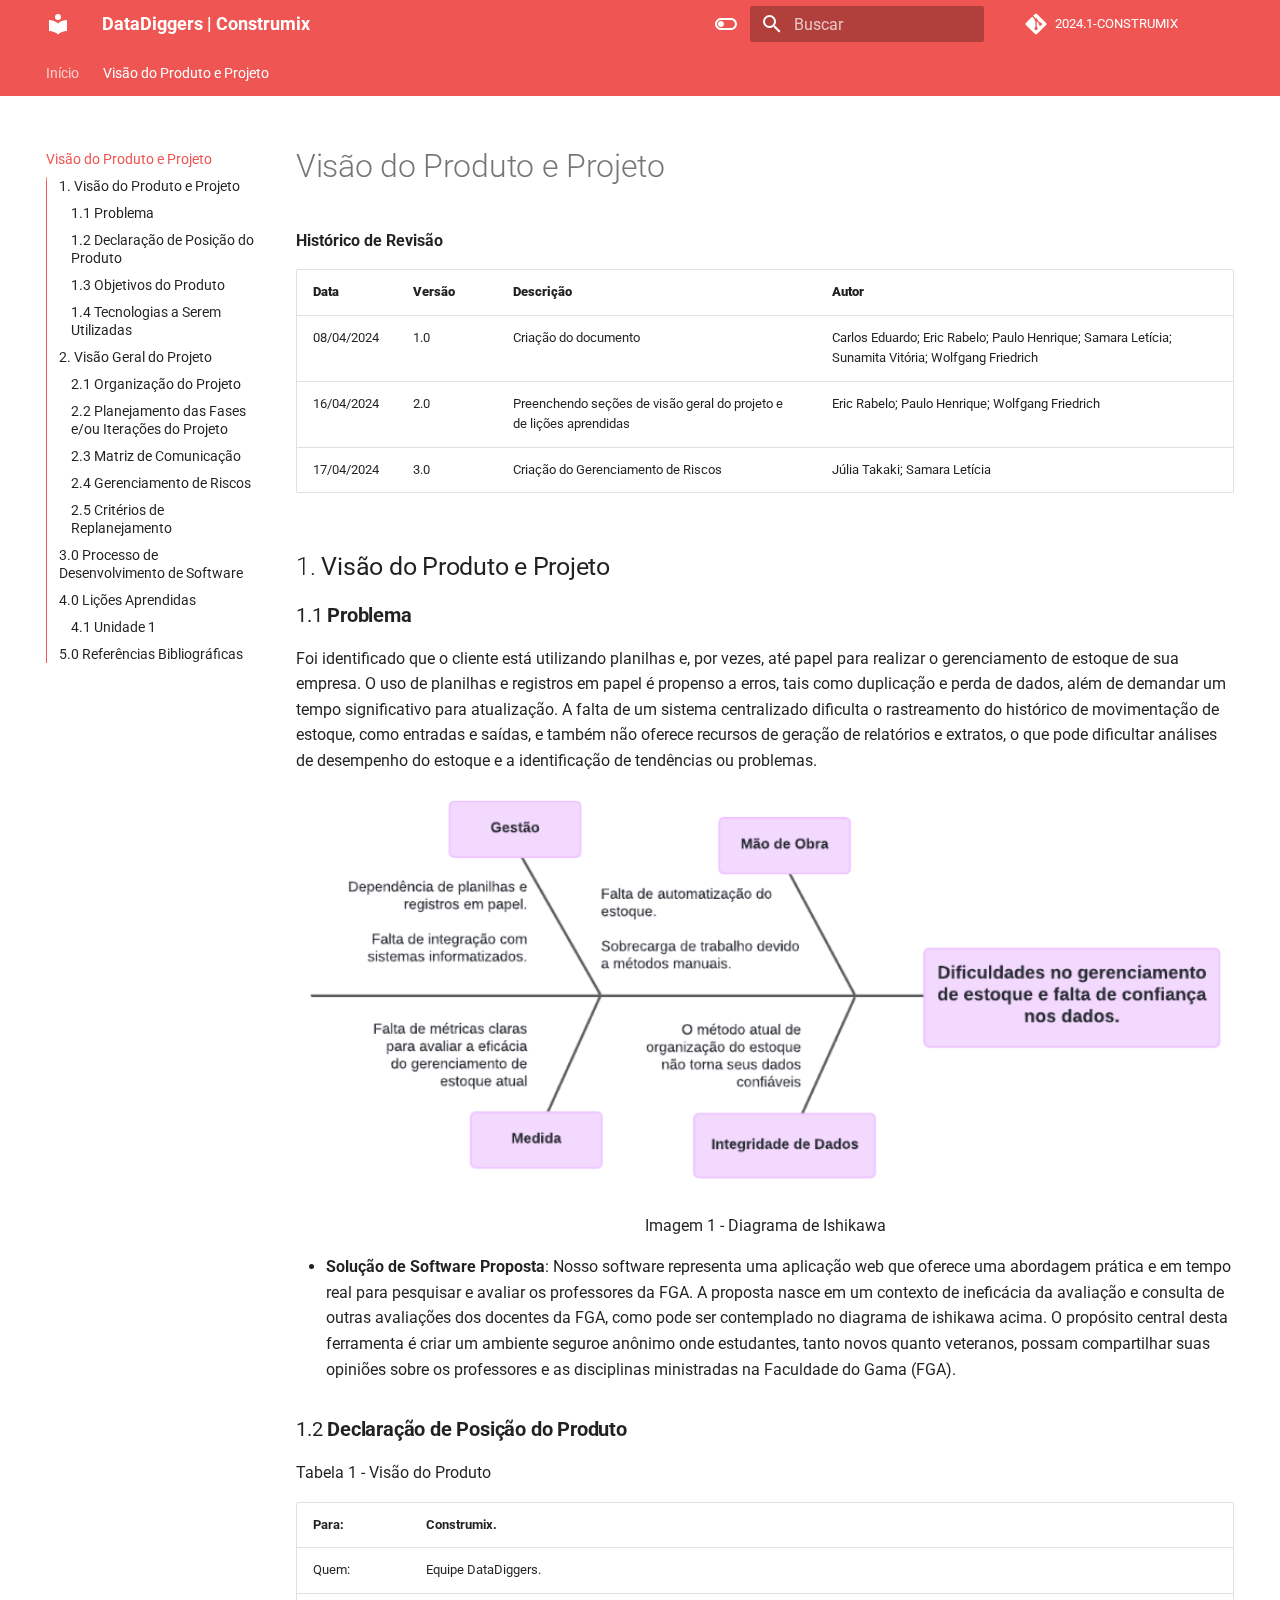
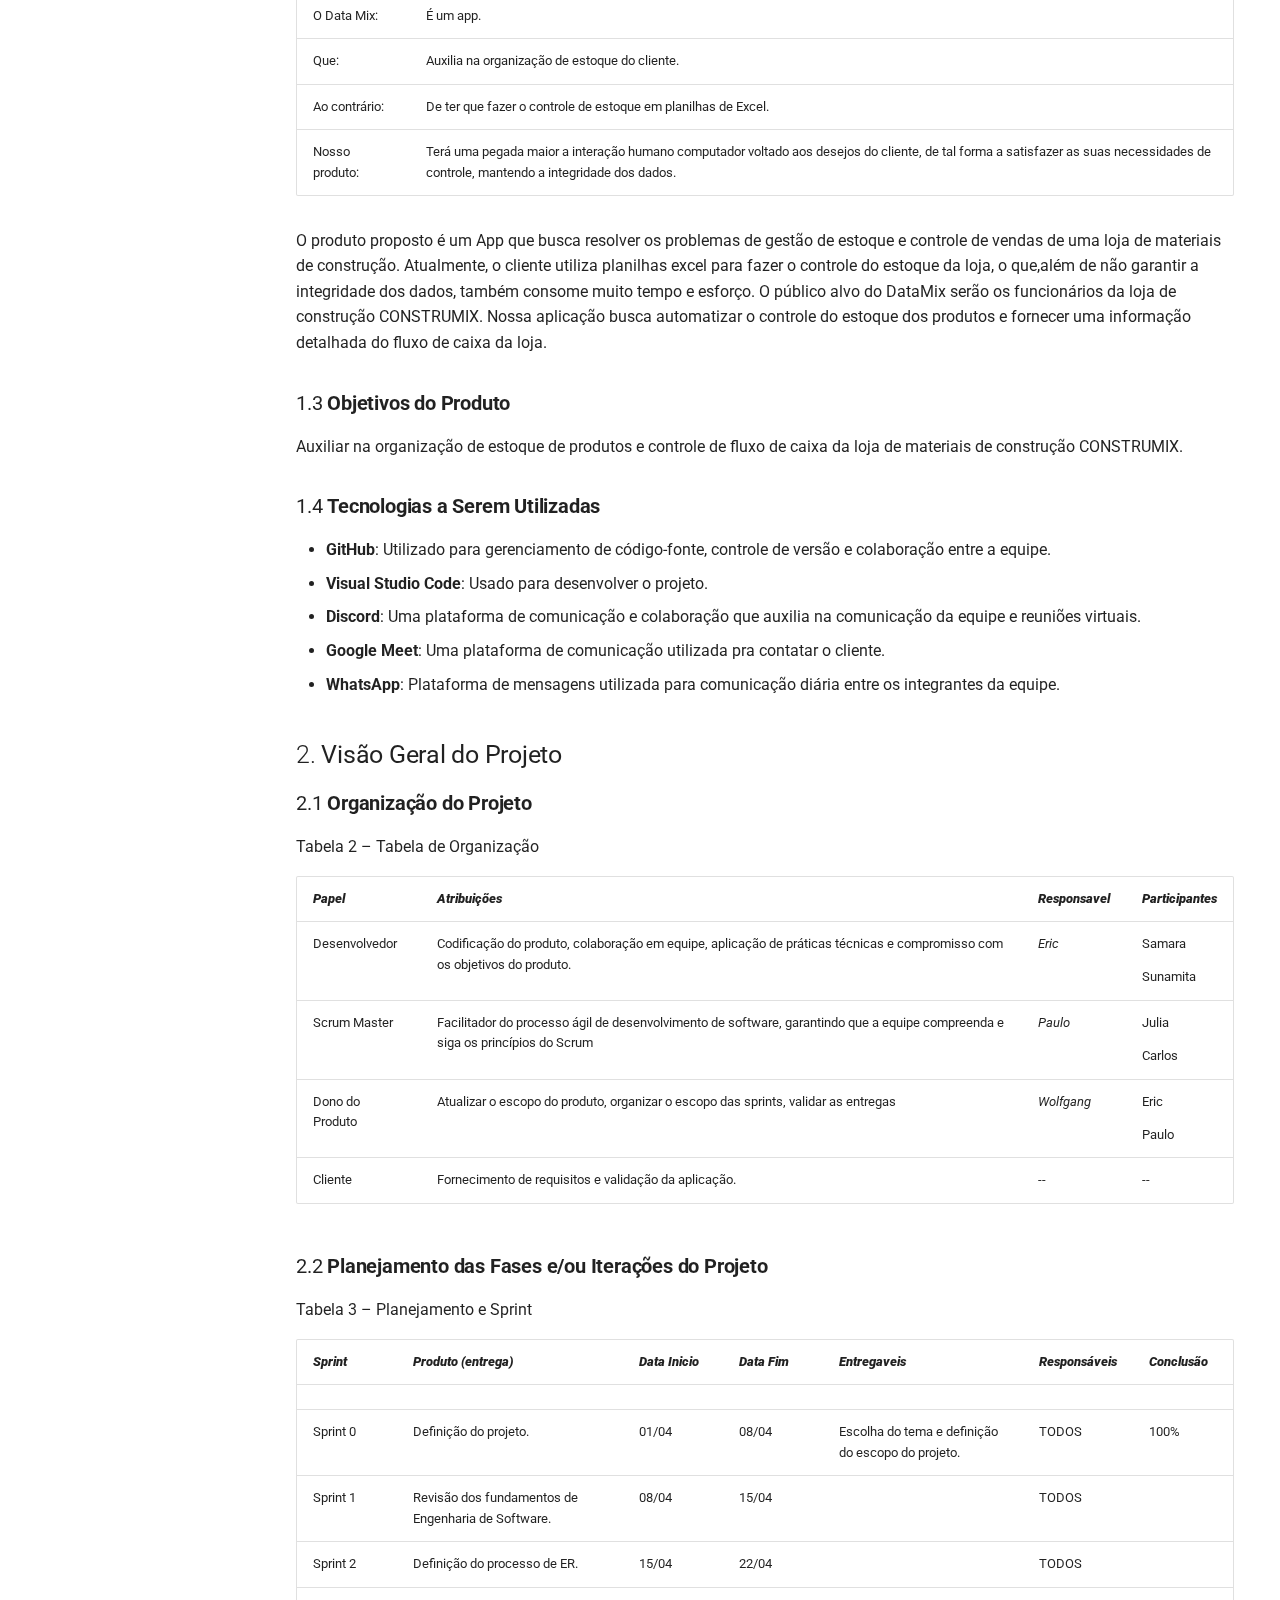
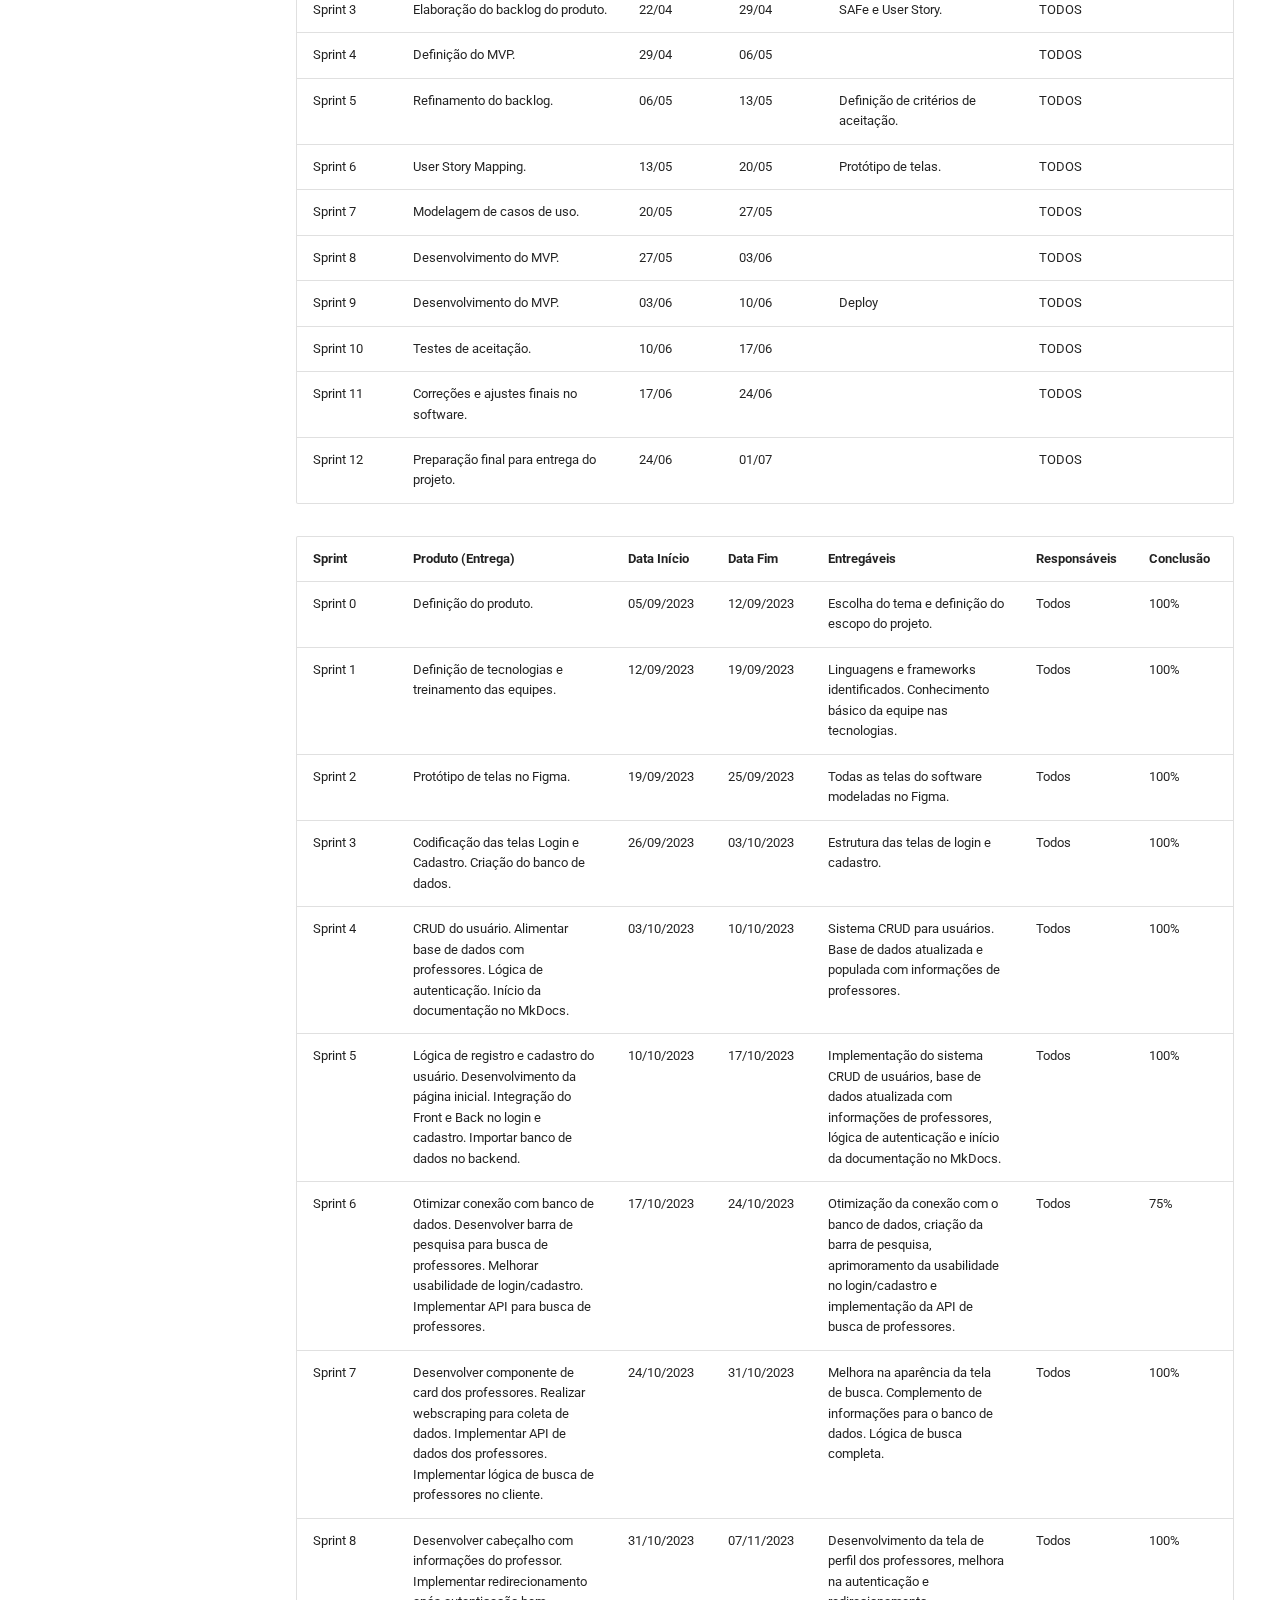
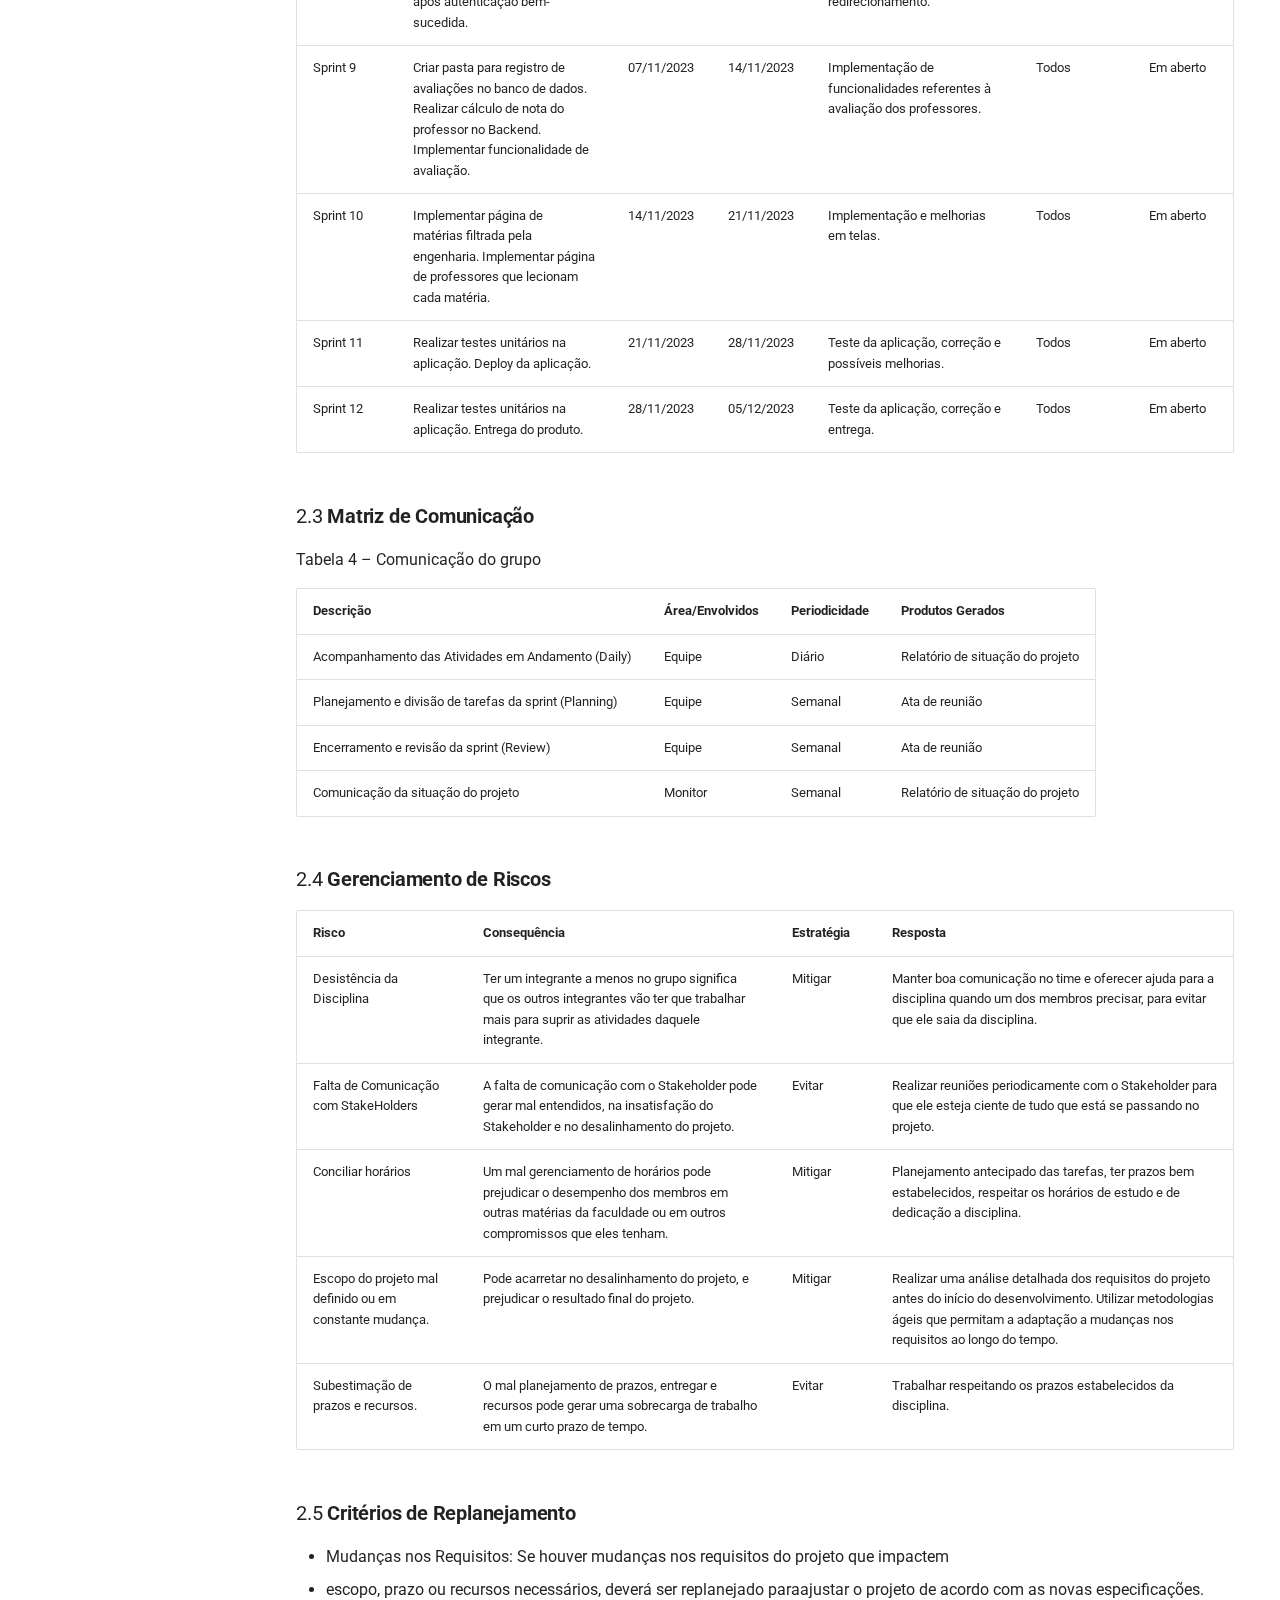
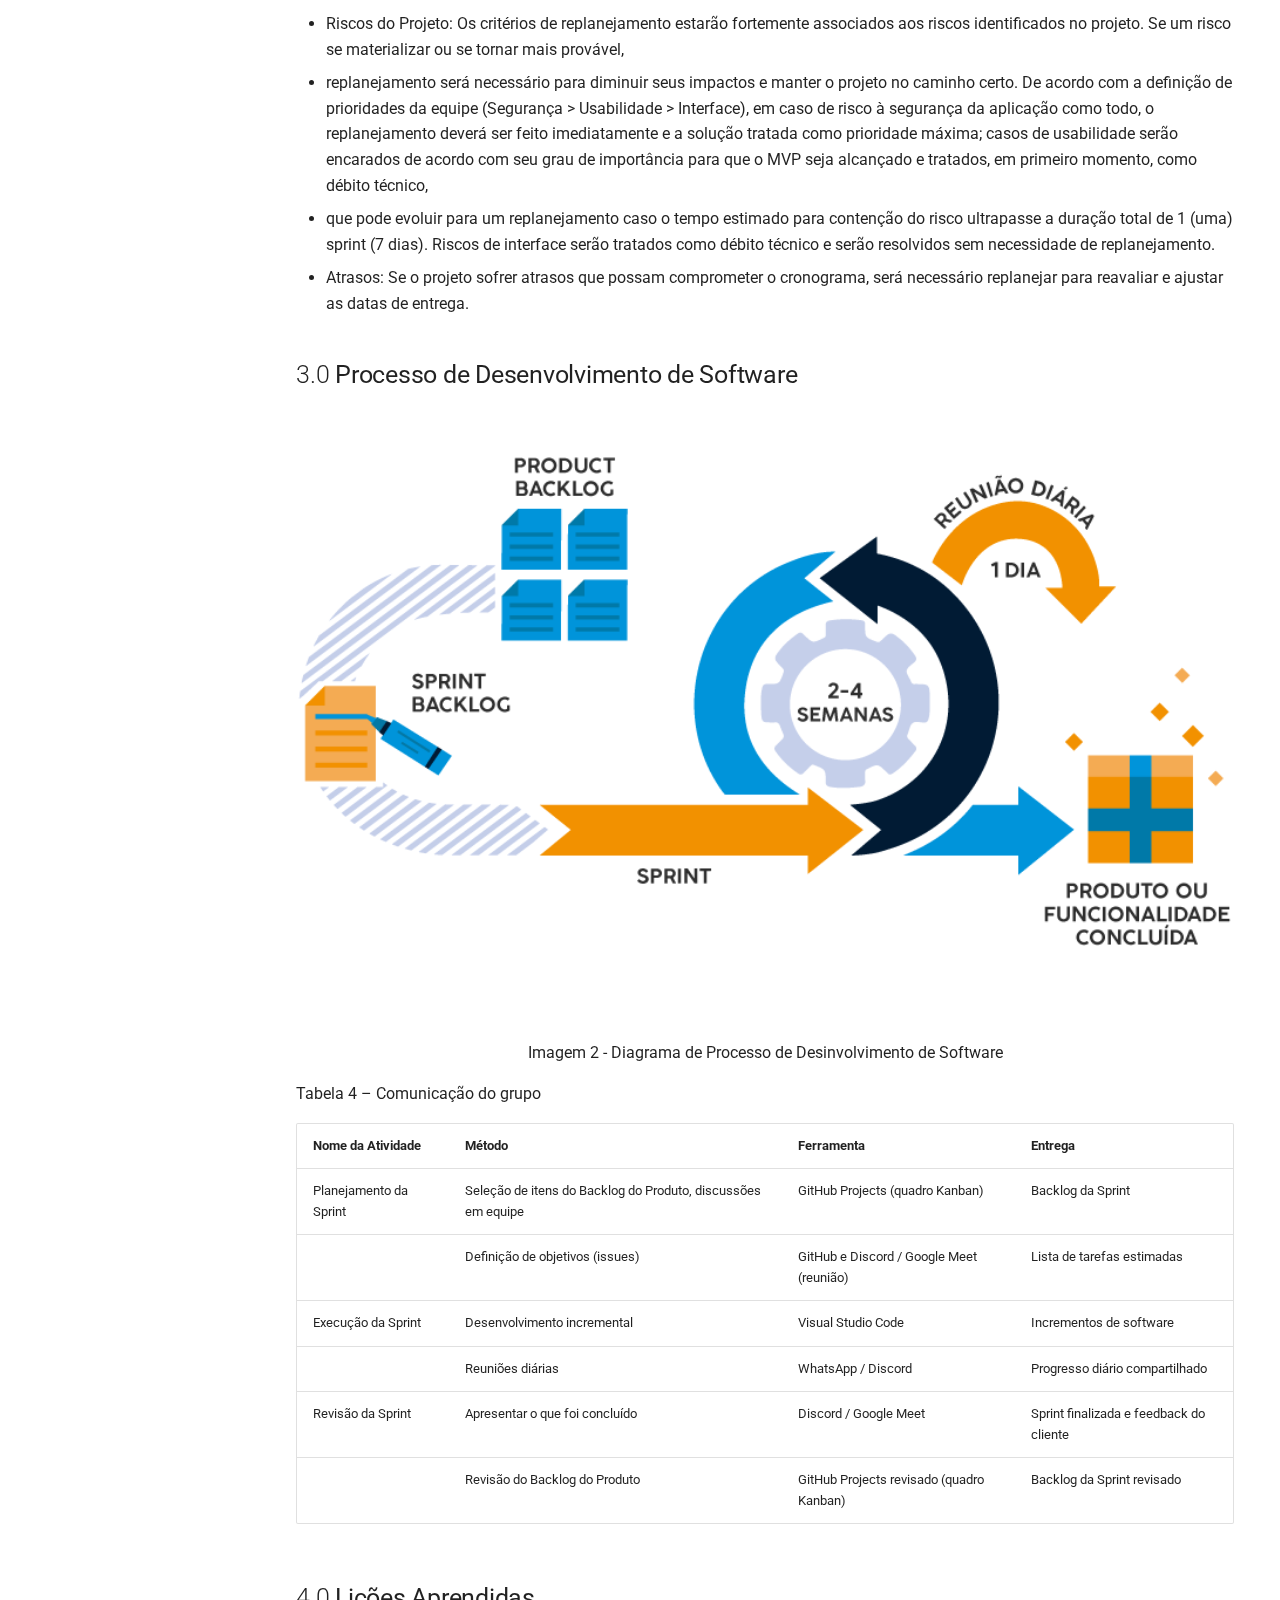
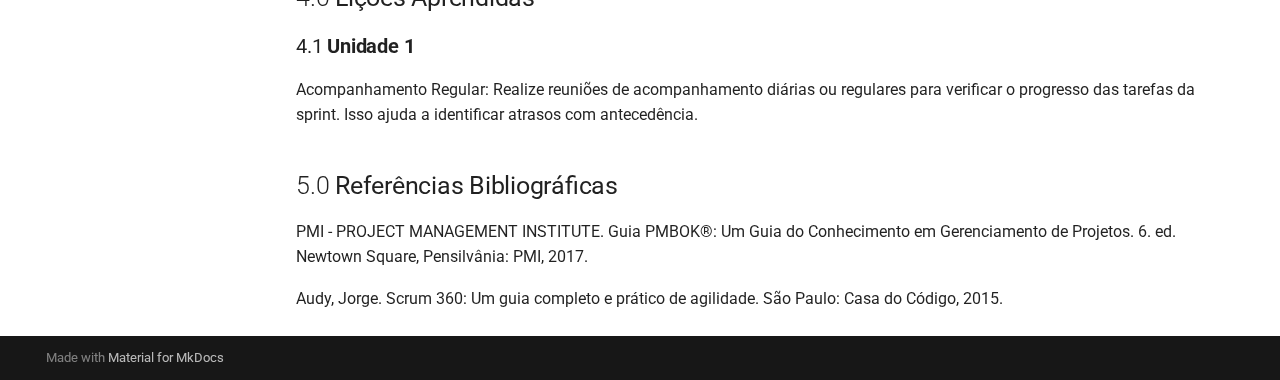
==== site/documentoVisao/index.html @ b74bab9b "Merge pull request #2 from mdsreq-fga-unb/main" ====
<!doctype html>
<html lang="pt" class="no-js">
  <head>
    
      <meta charset="utf-8">
      <meta name="viewport" content="width=device-width,initial-scale=1">
      
      
      
      
        <link rel="prev" href="..">
      
      
      
      <link rel="icon" href="../assets/images/favicon.png">
      <meta name="generator" content="mkdocs-1.5.3, mkdocs-material-9.5.18">
    
    
      
        <title>Visão do Produto e Projeto - DataDiggers | Construmix</title>
      
    
    
      <link rel="stylesheet" href="../assets/stylesheets/main.66ac8b77.min.css">
      
        
        <link rel="stylesheet" href="../assets/stylesheets/palette.06af60db.min.css">
      
      


    
    
      
    
    
      
        
        
        <link rel="preconnect" href="https://fonts.gstatic.com" crossorigin>
        <link rel="stylesheet" href="https://fonts.googleapis.com/css?family=Roboto:300,300i,400,400i,700,700i%7Csans-serif:400,400i,700,700i&display=fallback">
        <style>:root{--md-text-font:"Roboto";--md-code-font:"sans-serif"}</style>
      
    
    
      <link rel="stylesheet" href="../stylesheets/extra.css">
    
    <script>__md_scope=new URL("..",location),__md_hash=e=>[...e].reduce((e,_)=>(e<<5)-e+_.charCodeAt(0),0),__md_get=(e,_=localStorage,t=__md_scope)=>JSON.parse(_.getItem(t.pathname+"."+e)),__md_set=(e,_,t=localStorage,a=__md_scope)=>{try{t.setItem(a.pathname+"."+e,JSON.stringify(_))}catch(e){}}</script>
    
      

    
    
    
  </head>
  
  
    
    
      
    
    
    
    
    <body dir="ltr" data-md-color-scheme="default" data-md-color-primary="red" data-md-color-accent="indigo">
  
    
    <input class="md-toggle" data-md-toggle="drawer" type="checkbox" id="__drawer" autocomplete="off">
    <input class="md-toggle" data-md-toggle="search" type="checkbox" id="__search" autocomplete="off">
    <label class="md-overlay" for="__drawer"></label>
    <div data-md-component="skip">
      
        
        <a href="#1-visao-do-produto-e-projeto" class="md-skip">
          Ir para o conteúdo
        </a>
      
    </div>
    <div data-md-component="announce">
      
    </div>
    
    
      

<header class="md-header" data-md-component="header">
  <nav class="md-header__inner md-grid" aria-label="Cabeçalho">
    <a href=".." title="DataDiggers | Construmix" class="md-header__button md-logo" aria-label="DataDiggers | Construmix" data-md-component="logo">
      
  
  <svg xmlns="http://www.w3.org/2000/svg" viewBox="0 0 24 24"><path d="M12 8a3 3 0 0 0 3-3 3 3 0 0 0-3-3 3 3 0 0 0-3 3 3 3 0 0 0 3 3m0 3.54C9.64 9.35 6.5 8 3 8v11c3.5 0 6.64 1.35 9 3.54 2.36-2.19 5.5-3.54 9-3.54V8c-3.5 0-6.64 1.35-9 3.54Z"/></svg>

    </a>
    <label class="md-header__button md-icon" for="__drawer">
      
      <svg xmlns="http://www.w3.org/2000/svg" viewBox="0 0 24 24"><path d="M3 6h18v2H3V6m0 5h18v2H3v-2m0 5h18v2H3v-2Z"/></svg>
    </label>
    <div class="md-header__title" data-md-component="header-title">
      <div class="md-header__ellipsis">
        <div class="md-header__topic">
          <span class="md-ellipsis">
            DataDiggers | Construmix
          </span>
        </div>
        <div class="md-header__topic" data-md-component="header-topic">
          <span class="md-ellipsis">
            
              Visão do Produto e Projeto
            
          </span>
        </div>
      </div>
    </div>
    
      
        <form class="md-header__option" data-md-component="palette">
  
    
    
    
    <input class="md-option" data-md-color-media="" data-md-color-scheme="default" data-md-color-primary="red" data-md-color-accent="indigo"  aria-label="Switch to dark mode"  type="radio" name="__palette" id="__palette_0">
    
      <label class="md-header__button md-icon" title="Switch to dark mode" for="__palette_1" hidden>
        <svg xmlns="http://www.w3.org/2000/svg" viewBox="0 0 24 24"><path d="M17 6H7c-3.31 0-6 2.69-6 6s2.69 6 6 6h10c3.31 0 6-2.69 6-6s-2.69-6-6-6zm0 10H7c-2.21 0-4-1.79-4-4s1.79-4 4-4h10c2.21 0 4 1.79 4 4s-1.79 4-4 4zM7 9c-1.66 0-3 1.34-3 3s1.34 3 3 3 3-1.34 3-3-1.34-3-3-3z"/></svg>
      </label>
    
  
    
    
    
    <input class="md-option" data-md-color-media="" data-md-color-scheme="slate" data-md-color-primary="red" data-md-color-accent="indigo"  aria-label=""  type="radio" name="__palette" id="__palette_1">
    
      <label class="md-header__button md-icon" title="" for="__palette_0" hidden>
        <svg xmlns="http://www.w3.org/2000/svg" viewBox="0 0 24 24"><path d="M17 7H7a5 5 0 0 0-5 5 5 5 0 0 0 5 5h10a5 5 0 0 0 5-5 5 5 0 0 0-5-5m0 8a3 3 0 0 1-3-3 3 3 0 0 1 3-3 3 3 0 0 1 3 3 3 3 0 0 1-3 3Z"/></svg>
      </label>
    
  
</form>
      
    
    
      <script>var media,input,key,value,palette=__md_get("__palette");if(palette&&palette.color){"(prefers-color-scheme)"===palette.color.media&&(media=matchMedia("(prefers-color-scheme: light)"),input=document.querySelector(media.matches?"[data-md-color-media='(prefers-color-scheme: light)']":"[data-md-color-media='(prefers-color-scheme: dark)']"),palette.color.media=input.getAttribute("data-md-color-media"),palette.color.scheme=input.getAttribute("data-md-color-scheme"),palette.color.primary=input.getAttribute("data-md-color-primary"),palette.color.accent=input.getAttribute("data-md-color-accent"));for([key,value]of Object.entries(palette.color))document.body.setAttribute("data-md-color-"+key,value)}</script>
    
    
    
      <label class="md-header__button md-icon" for="__search">
        
        <svg xmlns="http://www.w3.org/2000/svg" viewBox="0 0 24 24"><path d="M9.5 3A6.5 6.5 0 0 1 16 9.5c0 1.61-.59 3.09-1.56 4.23l.27.27h.79l5 5-1.5 1.5-5-5v-.79l-.27-.27A6.516 6.516 0 0 1 9.5 16 6.5 6.5 0 0 1 3 9.5 6.5 6.5 0 0 1 9.5 3m0 2C7 5 5 7 5 9.5S7 14 9.5 14 14 12 14 9.5 12 5 9.5 5Z"/></svg>
      </label>
      <div class="md-search" data-md-component="search" role="dialog">
  <label class="md-search__overlay" for="__search"></label>
  <div class="md-search__inner" role="search">
    <form class="md-search__form" name="search">
      <input type="text" class="md-search__input" name="query" aria-label="Buscar" placeholder="Buscar" autocapitalize="off" autocorrect="off" autocomplete="off" spellcheck="false" data-md-component="search-query" required>
      <label class="md-search__icon md-icon" for="__search">
        
        <svg xmlns="http://www.w3.org/2000/svg" viewBox="0 0 24 24"><path d="M9.5 3A6.5 6.5 0 0 1 16 9.5c0 1.61-.59 3.09-1.56 4.23l.27.27h.79l5 5-1.5 1.5-5-5v-.79l-.27-.27A6.516 6.516 0 0 1 9.5 16 6.5 6.5 0 0 1 3 9.5 6.5 6.5 0 0 1 9.5 3m0 2C7 5 5 7 5 9.5S7 14 9.5 14 14 12 14 9.5 12 5 9.5 5Z"/></svg>
        
        <svg xmlns="http://www.w3.org/2000/svg" viewBox="0 0 24 24"><path d="M20 11v2H8l5.5 5.5-1.42 1.42L4.16 12l7.92-7.92L13.5 5.5 8 11h12Z"/></svg>
      </label>
      <nav class="md-search__options" aria-label="Pesquisar">
        
        <button type="reset" class="md-search__icon md-icon" title="Limpar" aria-label="Limpar" tabindex="-1">
          
          <svg xmlns="http://www.w3.org/2000/svg" viewBox="0 0 24 24"><path d="M19 6.41 17.59 5 12 10.59 6.41 5 5 6.41 10.59 12 5 17.59 6.41 19 12 13.41 17.59 19 19 17.59 13.41 12 19 6.41Z"/></svg>
        </button>
      </nav>
      
        <div class="md-search__suggest" data-md-component="search-suggest"></div>
      
    </form>
    <div class="md-search__output">
      <div class="md-search__scrollwrap" data-md-scrollfix>
        <div class="md-search-result" data-md-component="search-result">
          <div class="md-search-result__meta">
            Inicializando a pesquisa
          </div>
          <ol class="md-search-result__list" role="presentation"></ol>
        </div>
      </div>
    </div>
  </div>
</div>
    
    
      <div class="md-header__source">
        <a href="https://github.com/mdsreq-fga-unb/2024.1-CONSTRUMIX" title="Ir ao repositório" class="md-source" data-md-component="source">
  <div class="md-source__icon md-icon">
    
    <svg xmlns="http://www.w3.org/2000/svg" viewBox="0 0 448 512"><!--! Font Awesome Free 6.5.2 by @fontawesome - https://fontawesome.com License - https://fontawesome.com/license/free (Icons: CC BY 4.0, Fonts: SIL OFL 1.1, Code: MIT License) Copyright 2024 Fonticons, Inc.--><path d="M439.55 236.05 244 40.45a28.87 28.87 0 0 0-40.81 0l-40.66 40.63 51.52 51.52c27.06-9.14 52.68 16.77 43.39 43.68l49.66 49.66c34.23-11.8 61.18 31 35.47 56.69-26.49 26.49-70.21-2.87-56-37.34L240.22 199v121.85c25.3 12.54 22.26 41.85 9.08 55a34.34 34.34 0 0 1-48.55 0c-17.57-17.6-11.07-46.91 11.25-56v-123c-20.8-8.51-24.6-30.74-18.64-45L142.57 101 8.45 235.14a28.86 28.86 0 0 0 0 40.81l195.61 195.6a28.86 28.86 0 0 0 40.8 0l194.69-194.69a28.86 28.86 0 0 0 0-40.81z"/></svg>
  </div>
  <div class="md-source__repository">
    2024.1-CONSTRUMIX
  </div>
</a>
      </div>
    
  </nav>
  
</header>
    
    <div class="md-container" data-md-component="container">
      
      
        
          
            
<nav class="md-tabs" aria-label="Abas" data-md-component="tabs">
  <div class="md-grid">
    <ul class="md-tabs__list">
      
        
  
  
  
    <li class="md-tabs__item">
      <a href=".." class="md-tabs__link">
        
  
    
  
  Início

      </a>
    </li>
  

      
        
  
  
    
  
  
    <li class="md-tabs__item md-tabs__item--active">
      <a href="./" class="md-tabs__link">
        
  
    
  
  Visão do Produto e Projeto

      </a>
    </li>
  

      
    </ul>
  </div>
</nav>
          
        
      
      <main class="md-main" data-md-component="main">
        <div class="md-main__inner md-grid">
          
            
              
              <div class="md-sidebar md-sidebar--primary" data-md-component="sidebar" data-md-type="navigation" >
                <div class="md-sidebar__scrollwrap">
                  <div class="md-sidebar__inner">
                    


  


  

<nav class="md-nav md-nav--primary md-nav--lifted md-nav--integrated" aria-label="Navegação" data-md-level="0">
  <label class="md-nav__title" for="__drawer">
    <a href=".." title="DataDiggers | Construmix" class="md-nav__button md-logo" aria-label="DataDiggers | Construmix" data-md-component="logo">
      
  
  <svg xmlns="http://www.w3.org/2000/svg" viewBox="0 0 24 24"><path d="M12 8a3 3 0 0 0 3-3 3 3 0 0 0-3-3 3 3 0 0 0-3 3 3 3 0 0 0 3 3m0 3.54C9.64 9.35 6.5 8 3 8v11c3.5 0 6.64 1.35 9 3.54 2.36-2.19 5.5-3.54 9-3.54V8c-3.5 0-6.64 1.35-9 3.54Z"/></svg>

    </a>
    DataDiggers | Construmix
  </label>
  
    <div class="md-nav__source">
      <a href="https://github.com/mdsreq-fga-unb/2024.1-CONSTRUMIX" title="Ir ao repositório" class="md-source" data-md-component="source">
  <div class="md-source__icon md-icon">
    
    <svg xmlns="http://www.w3.org/2000/svg" viewBox="0 0 448 512"><!--! Font Awesome Free 6.5.2 by @fontawesome - https://fontawesome.com License - https://fontawesome.com/license/free (Icons: CC BY 4.0, Fonts: SIL OFL 1.1, Code: MIT License) Copyright 2024 Fonticons, Inc.--><path d="M439.55 236.05 244 40.45a28.87 28.87 0 0 0-40.81 0l-40.66 40.63 51.52 51.52c27.06-9.14 52.68 16.77 43.39 43.68l49.66 49.66c34.23-11.8 61.18 31 35.47 56.69-26.49 26.49-70.21-2.87-56-37.34L240.22 199v121.85c25.3 12.54 22.26 41.85 9.08 55a34.34 34.34 0 0 1-48.55 0c-17.57-17.6-11.07-46.91 11.25-56v-123c-20.8-8.51-24.6-30.74-18.64-45L142.57 101 8.45 235.14a28.86 28.86 0 0 0 0 40.81l195.61 195.6a28.86 28.86 0 0 0 40.8 0l194.69-194.69a28.86 28.86 0 0 0 0-40.81z"/></svg>
  </div>
  <div class="md-source__repository">
    2024.1-CONSTRUMIX
  </div>
</a>
    </div>
  
  <ul class="md-nav__list" data-md-scrollfix>
    
      
      
  
  
  
  
    <li class="md-nav__item">
      <a href=".." class="md-nav__link">
        
  
  <span class="md-ellipsis">
    Início
  </span>
  

      </a>
    </li>
  

    
      
      
  
  
    
  
  
  
    <li class="md-nav__item md-nav__item--active">
      
      <input class="md-nav__toggle md-toggle" type="checkbox" id="__toc">
      
      
      
        <label class="md-nav__link md-nav__link--active" for="__toc">
          
  
  <span class="md-ellipsis">
    Visão do Produto e Projeto
  </span>
  

          <span class="md-nav__icon md-icon"></span>
        </label>
      
      <a href="./" class="md-nav__link md-nav__link--active">
        
  
  <span class="md-ellipsis">
    Visão do Produto e Projeto
  </span>
  

      </a>
      
        

<nav class="md-nav md-nav--secondary" aria-label="Índice">
  
  
  
  
    <label class="md-nav__title" for="__toc">
      <span class="md-nav__icon md-icon"></span>
      Índice
    </label>
    <ul class="md-nav__list" data-md-component="toc" data-md-scrollfix>
      
        <li class="md-nav__item">
  <a href="#1-visao-do-produto-e-projeto" class="md-nav__link">
    <span class="md-ellipsis">
      1. Visão do Produto e Projeto
    </span>
  </a>
  
    <nav class="md-nav" aria-label="1. Visão do Produto e Projeto">
      <ul class="md-nav__list">
        
          <li class="md-nav__item">
  <a href="#11-problema" class="md-nav__link">
    <span class="md-ellipsis">
      1.1 Problema
    </span>
  </a>
  
</li>
        
          <li class="md-nav__item">
  <a href="#12-declaracao-de-posicao-do-produto" class="md-nav__link">
    <span class="md-ellipsis">
      1.2 Declaração de Posição do Produto
    </span>
  </a>
  
</li>
        
          <li class="md-nav__item">
  <a href="#13-objetivos-do-produto" class="md-nav__link">
    <span class="md-ellipsis">
      1.3 Objetivos do Produto
    </span>
  </a>
  
</li>
        
          <li class="md-nav__item">
  <a href="#14-tecnologias-a-serem-utilizadas" class="md-nav__link">
    <span class="md-ellipsis">
      1.4 Tecnologias a Serem Utilizadas
    </span>
  </a>
  
</li>
        
      </ul>
    </nav>
  
</li>
      
        <li class="md-nav__item">
  <a href="#2-visao-geral-do-projeto" class="md-nav__link">
    <span class="md-ellipsis">
      2. Visão Geral do Projeto
    </span>
  </a>
  
    <nav class="md-nav" aria-label="2. Visão Geral do Projeto">
      <ul class="md-nav__list">
        
          <li class="md-nav__item">
  <a href="#21-organizacao-do-projeto" class="md-nav__link">
    <span class="md-ellipsis">
      2.1 Organização do Projeto
    </span>
  </a>
  
</li>
        
          <li class="md-nav__item">
  <a href="#22-planejamento-das-fases-eou-iteracoes-do-projeto" class="md-nav__link">
    <span class="md-ellipsis">
      2.2 Planejamento das Fases e/ou Iterações do Projeto
    </span>
  </a>
  
</li>
        
          <li class="md-nav__item">
  <a href="#23-matriz-de-comunicacao" class="md-nav__link">
    <span class="md-ellipsis">
      2.3 Matriz de Comunicação
    </span>
  </a>
  
</li>
        
          <li class="md-nav__item">
  <a href="#24-gerenciamento-de-riscos" class="md-nav__link">
    <span class="md-ellipsis">
      2.4 Gerenciamento de Riscos
    </span>
  </a>
  
</li>
        
          <li class="md-nav__item">
  <a href="#25-criterios-de-replanejamento" class="md-nav__link">
    <span class="md-ellipsis">
      2.5 Critérios de Replanejamento
    </span>
  </a>
  
</li>
        
      </ul>
    </nav>
  
</li>
      
        <li class="md-nav__item">
  <a href="#30-processo-de-desenvolvimento-de-software" class="md-nav__link">
    <span class="md-ellipsis">
      3.0 Processo de Desenvolvimento de Software
    </span>
  </a>
  
</li>
      
        <li class="md-nav__item">
  <a href="#40-licoes-aprendidas" class="md-nav__link">
    <span class="md-ellipsis">
      4.0 Lições Aprendidas
    </span>
  </a>
  
    <nav class="md-nav" aria-label="4.0 Lições Aprendidas">
      <ul class="md-nav__list">
        
          <li class="md-nav__item">
  <a href="#41-unidade-1" class="md-nav__link">
    <span class="md-ellipsis">
      4.1 Unidade 1
    </span>
  </a>
  
</li>
        
      </ul>
    </nav>
  
</li>
      
        <li class="md-nav__item">
  <a href="#50-referencias-bibliograficas" class="md-nav__link">
    <span class="md-ellipsis">
      5.0 Referências Bibliográficas
    </span>
  </a>
  
</li>
      
    </ul>
  
</nav>
      
    </li>
  

    
  </ul>
</nav>
                  </div>
                </div>
              </div>
            
            
          
          
            <div class="md-content" data-md-component="content">
              <article class="md-content__inner md-typeset">
                
                  

  
  


  <h1>Visão do Produto e Projeto</h1>

<p><strong>Histórico de Revisão</strong></p>
<table>
<thead>
<tr>
<th><strong>Data</strong></th>
<th><strong>Versão</strong></th>
<th><strong>Descrição</strong></th>
<th><strong>Autor</strong></th>
</tr>
</thead>
<tbody>
<tr>
<td>08/04/2024</td>
<td>1.0</td>
<td>Criação do documento</td>
<td>Carlos Eduardo; Eric Rabelo;  Paulo Henrique; Samara Letícia; Sunamita Vitória;  Wolfgang Friedrich</td>
</tr>
<tr>
<td>16/04/2024</td>
<td>2.0</td>
<td>Preenchendo seções de visão geral do projeto e de lições aprendidas</td>
<td>Eric Rabelo;  Paulo Henrique; Wolfgang Friedrich</td>
</tr>
<tr>
<td>17/04/2024</td>
<td>3.0</td>
<td>Criação do Gerenciamento de Riscos</td>
<td>Júlia Takaki; Samara Letícia</td>
</tr>
</tbody>
</table>
<h2 id="1-visao-do-produto-e-projeto">1. <strong>Visão do Produto e Projeto</strong></h2>
<h3 id="11-problema">1.1 <strong>Problema</strong></h3>
<p>Foi identificado que o cliente está utilizando planilhas e, por vezes, até papel para realizar o gerenciamento de estoque de sua empresa. O uso de planilhas e registros em papel é propenso a erros, tais como duplicação e perda de dados, além de demandar um tempo significativo para atualização. A falta de um sistema centralizado dificulta o rastreamento do histórico de movimentação de estoque, como entradas e saídas, e também não oferece recursos de geração de relatórios e extratos, o que pode dificultar análises de desempenho do estoque e a identificação de tendências ou problemas.</p>
<p><img alt="diagrama de ishikawa" src="../images/diagramaIshikawa.png" width="1000" /></p>
<p align="center"> Imagem 1 - Diagrama de Ishikawa </p>

<ul>
<li><strong>Solução de Software Proposta</strong>: Nosso software representa uma aplicação web que oferece uma abordagem prática e em tempo real para pesquisar e avaliar os professores da FGA. A proposta nasce em um contexto de ineficácia da avaliação e consulta de outras avaliações dos docentes da FGA, como pode ser contemplado no diagrama de ishikawa acima. O propósito central desta ferramenta é criar um ambiente seguroe anônimo onde estudantes, tanto novos quanto veteranos, possam compartilhar suas opiniões sobre os professores e as disciplinas ministradas na Faculdade do Gama (FGA).</li>
</ul>
<h3 id="12-declaracao-de-posicao-do-produto">1.2 <strong>Declaração de Posição do Produto</strong></h3>
<p>Tabela 1 - Visão do Produto</p>
<table>
<thead>
<tr>
<th>Para:</th>
<th style="text-align: left;">Construmix.</th>
</tr>
</thead>
<tbody>
<tr>
<td>Quem:</td>
<td style="text-align: left;">Equipe DataDiggers.</td>
</tr>
<tr>
<td>O Data Mix:</td>
<td style="text-align: left;">É um app.</td>
</tr>
<tr>
<td>Que:</td>
<td style="text-align: left;">Auxilia na organização de estoque do cliente.</td>
</tr>
<tr>
<td>Ao contrário:</td>
<td style="text-align: left;">De ter que fazer o controle de estoque em planilhas de Excel.</td>
</tr>
<tr>
<td>Nosso produto:</td>
<td style="text-align: left;">Terá uma pegada maior a interação humano computador voltado aos desejos do cliente, de tal forma a satisfazer as suas necessidades de controle, mantendo a integridade dos dados.</td>
</tr>
</tbody>
</table>
<p>O produto proposto é um App que busca resolver os problemas de gestão de estoque e controle de vendas de uma loja de materiais de construção. Atualmente, o cliente utiliza planilhas excel para fazer o controle do estoque da loja, o que,além de não garantir a integridade dos dados, também consome muito tempo e esforço. O público alvo do DataMix serão os funcionários da loja de construção CONSTRUMIX. Nossa aplicação busca automatizar o controle do estoque dos produtos e fornecer uma informação detalhada do fluxo de caixa da loja.</p>
<h3 id="13-objetivos-do-produto">1.3 <strong>Objetivos do Produto</strong></h3>
<p>Auxiliar na organização de estoque de produtos e controle de fluxo de caixa da loja de materiais de construção CONSTRUMIX.</p>
<h3 id="14-tecnologias-a-serem-utilizadas">1.4 <strong>Tecnologias a Serem Utilizadas</strong></h3>
<ul>
<li><strong>GitHub</strong>: Utilizado para gerenciamento de código-fonte, controle de versão e colaboração entre a equipe.</li>
<li><strong>Visual Studio Code</strong>: Usado para desenvolver o projeto.</li>
<li><strong>Discord</strong>: Uma plataforma de comunicação e colaboração que auxilia na comunicação da equipe e reuniões virtuais.</li>
<li><strong>Google Meet</strong>: Uma plataforma de comunicação utilizada pra contatar o cliente.</li>
<li><strong>WhatsApp</strong>: Plataforma de mensagens utilizada para comunicação diária entre os integrantes da equipe.</li>
</ul>
<h2 id="2-visao-geral-do-projeto">2. <strong>Visão Geral do Projeto</strong></h2>
<h3 id="21-organizacao-do-projeto">2.1 <strong>Organização do Projeto</strong></h3>
<p>Tabela 2 – Tabela de Organização</p>
<table>
<thead>
<tr>
<th><strong><em>Papel</em></strong></th>
<th><strong><em>Atribuições</em></strong></th>
<th><strong><em>Responsavel</em></strong></th>
<th><strong><em>Participantes</em></strong></th>
</tr>
</thead>
<tbody>
<tr>
<td>Desenvolvedor</td>
<td>Codificação do produto, colaboração em equipe, aplicação de práticas técnicas e compromisso com os objetivos do produto.</td>
<td><em>Eric</em></td>
<td><p>Samara</p> <p>Sunamita</p></td>
</tr>
<tr>
<td>Scrum Master</td>
<td>Facilitador do processo ágil de desenvolvimento de software, garantindo que a equipe compreenda e siga os princípios do Scrum</td>
<td><em>Paulo</em></td>
<td><p>Julia</p> <p>Carlos</p></td>
</tr>
<tr>
<td>Dono do Produto</td>
<td>Atualizar o escopo do produto, organizar o escopo das sprints, validar as entregas</td>
<td><em>Wolfgang</em></td>
<td><p>Eric</p> <p>Paulo</p></td>
</tr>
<tr>
<td>Cliente</td>
<td>Fornecimento de requisitos e validação da aplicação.</td>
<td>--</td>
<td>--</td>
</tr>
</tbody>
</table>
<h3 id="22-planejamento-das-fases-eou-iteracoes-do-projeto">2.2 <strong>Planejamento das Fases e/ou Iterações do Projeto</strong></h3>
<p>Tabela 3 – Planejamento e Sprint</p>
<table>
<thead>
<tr>
<th><strong><em>Sprint</em></strong></th>
<th><strong><em>Produto (entrega)</em></strong></th>
<th><strong><em>Data Inicio</em></strong></th>
<th><strong><em>Data Fim</em></strong></th>
<th><strong><em>Entregaveis</em></strong></th>
<th><strong><em>Responsáveis</em></strong></th>
<th><strong><em>Conclusão</em></strong></th>
</tr>
</thead>
<tbody>
<tr>
<td></td>
<td></td>
<td></td>
<td></td>
<td></td>
<td></td>
<td></td>
</tr>
<tr>
<td>Sprint 0</td>
<td>Definição do projeto.</td>
<td>01/04</td>
<td>08/04</td>
<td>Escolha do tema e definição do escopo do projeto.</td>
<td>TODOS</td>
<td>100%</td>
</tr>
<tr>
<td>Sprint 1</td>
<td>Revisão dos fundamentos de Engenharia de Software.</td>
<td>08/04</td>
<td>15/04</td>
<td></td>
<td>TODOS</td>
<td></td>
</tr>
<tr>
<td>Sprint 2</td>
<td>Definição do processo de ER.</td>
<td>15/04</td>
<td>22/04</td>
<td></td>
<td>TODOS</td>
<td></td>
</tr>
<tr>
<td>Sprint 3</td>
<td>Elaboração do backlog do produto.</td>
<td>22/04</td>
<td>29/04</td>
<td>SAFe e User Story.</td>
<td>TODOS</td>
<td></td>
</tr>
<tr>
<td>Sprint 4</td>
<td>Definição do MVP.</td>
<td>29/04</td>
<td>06/05</td>
<td></td>
<td>TODOS</td>
<td></td>
</tr>
<tr>
<td>Sprint 5</td>
<td>Refinamento do backlog.</td>
<td>06/05</td>
<td>13/05</td>
<td>Definição de critérios de aceitação.</td>
<td>TODOS</td>
<td></td>
</tr>
<tr>
<td>Sprint 6</td>
<td>User Story Mapping.</td>
<td>13/05</td>
<td>20/05</td>
<td>Protótipo de telas.</td>
<td>TODOS</td>
<td></td>
</tr>
<tr>
<td>Sprint 7</td>
<td>Modelagem de casos de uso.</td>
<td>20/05</td>
<td>27/05</td>
<td></td>
<td>TODOS</td>
<td></td>
</tr>
<tr>
<td>Sprint 8</td>
<td>Desenvolvimento do MVP.</td>
<td>27/05</td>
<td>03/06</td>
<td></td>
<td>TODOS</td>
<td></td>
</tr>
<tr>
<td>Sprint 9</td>
<td>Desenvolvimento do MVP.</td>
<td>03/06</td>
<td>10/06</td>
<td>Deploy</td>
<td>TODOS</td>
<td></td>
</tr>
<tr>
<td>Sprint 10</td>
<td>Testes de aceitação.</td>
<td>10/06</td>
<td>17/06</td>
<td></td>
<td>TODOS</td>
<td></td>
</tr>
<tr>
<td>Sprint 11</td>
<td>Correções e ajustes finais no software.</td>
<td>17/06</td>
<td>24/06</td>
<td></td>
<td>TODOS</td>
<td></td>
</tr>
<tr>
<td>Sprint 12</td>
<td>Preparação final para entrega do projeto.</td>
<td>24/06</td>
<td>01/07</td>
<td></td>
<td>TODOS</td>
<td></td>
</tr>
</tbody>
</table>
<table>
<thead>
<tr>
<th>Sprint</th>
<th>Produto (Entrega)</th>
<th>Data Início</th>
<th>Data Fim</th>
<th>Entregáveis</th>
<th>Responsáveis</th>
<th>Conclusão</th>
</tr>
</thead>
<tbody>
<tr>
<td>Sprint 0</td>
<td>Definição do produto.</td>
<td>05/09/2023</td>
<td>12/09/2023</td>
<td>Escolha do tema e definição do escopo do projeto.</td>
<td>Todos</td>
<td>100%</td>
</tr>
<tr>
<td>Sprint 1</td>
<td>Definição de tecnologias e treinamento das equipes.</td>
<td>12/09/2023</td>
<td>19/09/2023</td>
<td>Linguagens e frameworks identificados. Conhecimento básico da equipe nas tecnologias.</td>
<td>Todos</td>
<td>100%</td>
</tr>
<tr>
<td>Sprint 2</td>
<td>Protótipo de telas no Figma.</td>
<td>19/09/2023</td>
<td>25/09/2023</td>
<td>Todas as telas do software modeladas no Figma.</td>
<td>Todos</td>
<td>100%</td>
</tr>
<tr>
<td>Sprint 3</td>
<td>Codificação das telas Login e Cadastro. Criação do banco de dados.</td>
<td>26/09/2023</td>
<td>03/10/2023</td>
<td>Estrutura das telas de login e cadastro.</td>
<td>Todos</td>
<td>100%</td>
</tr>
<tr>
<td>Sprint 4</td>
<td>CRUD do usuário. Alimentar base de dados com professores. Lógica de autenticação. Início da documentação no MkDocs.</td>
<td>03/10/2023</td>
<td>10/10/2023</td>
<td>Sistema CRUD para usuários. Base de dados atualizada e populada com informações de professores.</td>
<td>Todos</td>
<td>100%</td>
</tr>
<tr>
<td>Sprint 5</td>
<td>Lógica de registro e cadastro do usuário. Desenvolvimento da página inicial. Integração do Front e Back no login e cadastro. Importar banco de dados no backend.</td>
<td>10/10/2023</td>
<td>17/10/2023</td>
<td>Implementação do sistema CRUD de usuários, base de dados atualizada com informações de professores, lógica de autenticação e início da documentação no MkDocs.</td>
<td>Todos</td>
<td>100%</td>
</tr>
<tr>
<td>Sprint 6</td>
<td>Otimizar conexão com banco de dados. Desenvolver barra de pesquisa para busca de professores. Melhorar usabilidade de login/cadastro. Implementar API para busca de professores.</td>
<td>17/10/2023</td>
<td>24/10/2023</td>
<td>Otimização da conexão com o banco de dados, criação da barra de pesquisa, aprimoramento da usabilidade no login/cadastro e implementação da API de busca de professores.</td>
<td>Todos</td>
<td>75%</td>
</tr>
<tr>
<td>Sprint 7</td>
<td>Desenvolver componente de card dos professores. Realizar webscraping para coleta de dados. Implementar API de dados dos professores. Implementar lógica de busca de professores no cliente.</td>
<td>24/10/2023</td>
<td>31/10/2023</td>
<td>Melhora na aparência da tela de busca. Complemento de informações para o banco de dados. Lógica de busca completa.</td>
<td>Todos</td>
<td>100%</td>
</tr>
<tr>
<td>Sprint 8</td>
<td>Desenvolver cabeçalho com informações do professor. Implementar redirecionamento após autenticação bem-sucedida.</td>
<td>31/10/2023</td>
<td>07/11/2023</td>
<td>Desenvolvimento da tela de perfil dos professores, melhora na autenticação e redirecionamento.</td>
<td>Todos</td>
<td>100%</td>
</tr>
<tr>
<td>Sprint 9</td>
<td>Criar pasta para registro de avaliações no banco de dados. Realizar cálculo de nota do professor no Backend. Implementar funcionalidade de avaliação.</td>
<td>07/11/2023</td>
<td>14/11/2023</td>
<td>Implementação de funcionalidades referentes à avaliação dos professores.</td>
<td>Todos</td>
<td>Em aberto</td>
</tr>
<tr>
<td>Sprint 10</td>
<td>Implementar página de matérias filtrada pela engenharia. Implementar página de professores que lecionam cada matéria.</td>
<td>14/11/2023</td>
<td>21/11/2023</td>
<td>Implementação e melhorias em telas.</td>
<td>Todos</td>
<td>Em aberto</td>
</tr>
<tr>
<td>Sprint 11</td>
<td>Realizar testes unitários na aplicação. Deploy da aplicação.</td>
<td>21/11/2023</td>
<td>28/11/2023</td>
<td>Teste da aplicação, correção e possíveis melhorias.</td>
<td>Todos</td>
<td>Em aberto</td>
</tr>
<tr>
<td>Sprint 12</td>
<td>Realizar testes unitários na aplicação. Entrega do produto.</td>
<td>28/11/2023</td>
<td>05/12/2023</td>
<td>Teste da aplicação, correção e entrega.</td>
<td>Todos</td>
<td>Em aberto</td>
</tr>
</tbody>
</table>
<h3 id="23-matriz-de-comunicacao">2.3 <strong>Matriz de Comunicação</strong></h3>
<p>Tabela 4 – Comunicação do grupo</p>
<table>
<thead>
<tr>
<th>Descrição</th>
<th>Área/Envolvidos</th>
<th>Periodicidade</th>
<th>Produtos Gerados</th>
</tr>
</thead>
<tbody>
<tr>
<td>Acompanhamento das Atividades em Andamento (Daily)</td>
<td>Equipe</td>
<td>Diário</td>
<td>Relatório de situação do projeto</td>
</tr>
<tr>
<td>Planejamento e divisão de tarefas da sprint (Planning)</td>
<td>Equipe</td>
<td>Semanal</td>
<td>Ata de reunião</td>
</tr>
<tr>
<td>Encerramento e revisão da sprint (Review)</td>
<td>Equipe</td>
<td>Semanal</td>
<td>Ata de reunião</td>
</tr>
<tr>
<td>Comunicação da situação do projeto</td>
<td>Monitor</td>
<td>Semanal</td>
<td>Relatório de situação do projeto</td>
</tr>
</tbody>
</table>
<h3 id="24-gerenciamento-de-riscos">2.4 <strong>Gerenciamento de Riscos</strong></h3>
<table>
<thead>
<tr>
<th>Risco</th>
<th>Consequência</th>
<th>Estratégia</th>
<th>Resposta</th>
</tr>
</thead>
<tbody>
<tr>
<td>Desistência da Disciplina</td>
<td>Ter um integrante a menos no grupo significa que os outros integrantes vão ter que trabalhar mais para suprir as atividades daquele integrante.</td>
<td>Mitigar</td>
<td>Manter boa comunicação no time e oferecer ajuda para a disciplina quando um dos membros precisar, para evitar que ele saia da disciplina.</td>
</tr>
<tr>
<td>Falta de Comunicação com StakeHolders</td>
<td>A falta de comunicação com o Stakeholder pode gerar mal entendidos, na insatisfação do Stakeholder e no desalinhamento do projeto.</td>
<td>Evitar</td>
<td>Realizar reuniões periodicamente com o Stakeholder para que ele esteja ciente de tudo que está se passando no projeto.</td>
</tr>
<tr>
<td>Conciliar horários</td>
<td>Um mal gerenciamento de horários pode prejudicar o desempenho dos membros em outras matérias da faculdade ou em outros compromissos que eles tenham.</td>
<td>Mitigar</td>
<td>Planejamento antecipado das tarefas, ter prazos bem estabelecidos, respeitar os horários de estudo e de dedicação a disciplina.</td>
</tr>
<tr>
<td>Escopo do projeto mal definido ou em constante mudança.</td>
<td>Pode acarretar no desalinhamento do projeto, e prejudicar o resultado final do projeto.</td>
<td>Mitigar</td>
<td>Realizar uma análise detalhada dos requisitos do projeto antes do início do desenvolvimento. Utilizar metodologias ágeis que permitam a adaptação a mudanças nos requisitos ao longo do tempo.</td>
</tr>
<tr>
<td>Subestimação de prazos e recursos.</td>
<td>O mal planejamento de prazos, entregar e recursos pode gerar uma sobrecarga de trabalho em um curto prazo de tempo.</td>
<td>Evitar</td>
<td>Trabalhar respeitando os prazos estabelecidos da disciplina.</td>
</tr>
</tbody>
</table>
<h3 id="25-criterios-de-replanejamento">2.5 <strong>Critérios de Replanejamento</strong></h3>
<ul>
<li>Mudanças nos Requisitos: Se houver mudanças nos requisitos do projeto que impactem</li>
<li>escopo, prazo ou recursos necessários, deverá ser replanejado paraajustar o projeto de acordo com as novas especificações.</li>
<li>Riscos do Projeto: Os critérios de replanejamento estarão fortemente associados aos riscos identificados no projeto. Se um risco se materializar ou se tornar mais provável,</li>
<li>replanejamento será necessário para diminuir seus impactos e manter o projeto no caminho certo. De acordo com a definição de prioridades da equipe (Segurança &gt; Usabilidade &gt; Interface), em caso de risco à segurança da aplicação como todo, o replanejamento deverá ser feito imediatamente e a solução tratada como prioridade máxima; casos de usabilidade serão encarados de acordo com seu grau de importância para que o MVP seja alcançado e tratados, em primeiro momento, como débito técnico,</li>
<li>que pode evoluir para um replanejamento caso o tempo estimado para contenção do risco ultrapasse a duração total de 1 (uma) sprint (7 dias). Riscos de interface serão tratados como débito técnico e serão resolvidos sem necessidade de replanejamento.</li>
<li>Atrasos: Se o projeto sofrer atrasos que possam comprometer o cronograma, será necessário replanejar para reavaliar e ajustar as datas de entrega.</li>
</ul>
<h2 id="30-processo-de-desenvolvimento-de-software">3.0 <strong>Processo de Desenvolvimento de Software</strong></h2>
<p><img alt="Diagrama de Processo de Desinvolvimento de Software" src="../images/diagramaProcesso.png" width="1000" /></p>
<p align="center"> Imagem 2 - Diagrama de Processo de Desinvolvimento de Software </p>

<p>Tabela 4 – Comunicação do grupo</p>
<table>
<thead>
<tr>
<th>Nome da Atividade</th>
<th>Método</th>
<th>Ferramenta</th>
<th>Entrega</th>
</tr>
</thead>
<tbody>
<tr>
<td>Planejamento da Sprint</td>
<td>Seleção de itens do Backlog do Produto, discussões em equipe</td>
<td>GitHub Projects (quadro Kanban)</td>
<td>Backlog da Sprint</td>
</tr>
<tr>
<td></td>
<td>Definição de objetivos (issues)</td>
<td>GitHub e Discord / Google Meet (reunião)</td>
<td>Lista de tarefas estimadas</td>
</tr>
<tr>
<td>Execução da Sprint</td>
<td>Desenvolvimento incremental</td>
<td>Visual Studio Code</td>
<td>Incrementos de software</td>
</tr>
<tr>
<td></td>
<td>Reuniões diárias</td>
<td>WhatsApp / Discord</td>
<td>Progresso diário compartilhado</td>
</tr>
<tr>
<td>Revisão da Sprint</td>
<td>Apresentar o que foi concluído</td>
<td>Discord / Google Meet</td>
<td>Sprint finalizada e feedback do cliente</td>
</tr>
<tr>
<td></td>
<td>Revisão do Backlog do Produto</td>
<td>GitHub Projects revisado (quadro Kanban)</td>
<td>Backlog da Sprint revisado</td>
</tr>
</tbody>
</table>
<h2 id="40-licoes-aprendidas">4.0 <strong>Lições Aprendidas</strong></h2>
<h3 id="41-unidade-1">4.1 <strong>Unidade 1</strong></h3>
<p>Acompanhamento Regular: Realize reuniões de acompanhamento diárias ou regulares para verificar o progresso das tarefas da sprint. Isso ajuda a identificar atrasos com antecedência.</p>
<h2 id="50-referencias-bibliograficas">5.0 <strong>Referências Bibliográficas</strong></h2>
<p>PMI - PROJECT MANAGEMENT INSTITUTE. Guia PMBOK®: Um Guia do Conhecimento em Gerenciamento de Projetos. 6. ed. Newtown Square, Pensilvânia: PMI, 2017.</p>
<p>Audy, Jorge. Scrum 360: Um guia completo e prático de agilidade. São Paulo: Casa do Código, 2015.</p>












                
              </article>
            </div>
          
          
  <script>var tabs=__md_get("__tabs");if(Array.isArray(tabs))e:for(var set of document.querySelectorAll(".tabbed-set")){var tab,labels=set.querySelector(".tabbed-labels");for(tab of tabs)for(var label of labels.getElementsByTagName("label"))if(label.innerText.trim()===tab){var input=document.getElementById(label.htmlFor);input.checked=!0;continue e}}</script>

<script>var target=document.getElementById(location.hash.slice(1));target&&target.name&&(target.checked=target.name.startsWith("__tabbed_"))</script>
        </div>
        
          <button type="button" class="md-top md-icon" data-md-component="top" hidden>
  
  <svg xmlns="http://www.w3.org/2000/svg" viewBox="0 0 24 24"><path d="M13 20h-2V8l-5.5 5.5-1.42-1.42L12 4.16l7.92 7.92-1.42 1.42L13 8v12Z"/></svg>
  Voltar ao topo
</button>
        
      </main>
      
        <footer class="md-footer">
  
  <div class="md-footer-meta md-typeset">
    <div class="md-footer-meta__inner md-grid">
      <div class="md-copyright">
  
  
    Made with
    <a href="https://squidfunk.github.io/mkdocs-material/" target="_blank" rel="noopener">
      Material for MkDocs
    </a>
  
</div>
      
    </div>
  </div>
</footer>
      
    </div>
    <div class="md-dialog" data-md-component="dialog">
      <div class="md-dialog__inner md-typeset"></div>
    </div>
    
    
    <script id="__config" type="application/json">{"base": "..", "features": ["navigation.tabs", "navigation.sections", "toc.integrate", "navigation.top", "search.suggest", "search.highlight", "content.tabs.link", "content.code.annotation", "content.code.copy"], "search": "../assets/javascripts/workers/search.b8dbb3d2.min.js", "translations": {"clipboard.copied": "Copiado para \u00e1rea de transfer\u00eancia", "clipboard.copy": "Copiar para \u00e1rea de transfer\u00eancia", "search.result.more.one": "Mais 1 nesta p\u00e1gina", "search.result.more.other": "Mais # nesta p\u00e1gina", "search.result.none": "Nenhum resultado encontrado", "search.result.one": "1 resultado encontrado", "search.result.other": "# resultados encontrados", "search.result.placeholder": "Digite para iniciar a busca", "search.result.term.missing": "Ausente", "select.version": "Selecione a vers\u00e3o"}}</script>
    
    
      <script src="../assets/javascripts/bundle.3220b9d7.min.js"></script>
      
    
  </body>
</html>
---- site/assets/stylesheets/main.66ac8b77.min.css ----
@charset "UTF-8";html{-webkit-text-size-adjust:none;-moz-text-size-adjust:none;text-size-adjust:none;box-sizing:border-box}*,:after,:before{box-sizing:inherit}@media (prefers-reduced-motion){*,:after,:before{transition:none!important}}body{margin:0}a,button,input,label{-webkit-tap-highlight-color:transparent}a{color:inherit;text-decoration:none}hr{border:0;box-sizing:initial;display:block;height:.05rem;overflow:visible;padding:0}small{font-size:80%}sub,sup{line-height:1em}img{border-style:none}table{border-collapse:initial;border-spacing:0}td,th{font-weight:400;vertical-align:top}button{background:#0000;border:0;font-family:inherit;font-size:inherit;margin:0;padding:0}input{border:0;outline:none}:root{--md-primary-fg-color:#4051b5;--md-primary-fg-color--light:#5d6cc0;--md-primary-fg-color--dark:#303fa1;--md-primary-bg-color:#fff;--md-primary-bg-color--light:#ffffffb3;--md-accent-fg-color:#526cfe;--md-accent-fg-color--transparent:#526cfe1a;--md-accent-bg-color:#fff;--md-accent-bg-color--light:#ffffffb3}[data-md-color-scheme=default]{color-scheme:light}[data-md-color-scheme=default] img[src$="#gh-dark-mode-only"],[data-md-color-scheme=default] img[src$="#only-dark"]{display:none}:root,[data-md-color-scheme=default]{--md-hue:225deg;--md-default-fg-color:#000000de;--md-default-fg-color--light:#0000008a;--md-default-fg-color--lighter:#00000052;--md-default-fg-color--lightest:#00000012;--md-default-bg-color:#fff;--md-default-bg-color--light:#ffffffb3;--md-default-bg-color--lighter:#ffffff4d;--md-default-bg-color--lightest:#ffffff1f;--md-code-fg-color:#36464e;--md-code-bg-color:#f5f5f5;--md-code-hl-color:#4287ff;--md-code-hl-color--light:#4287ff1a;--md-code-hl-number-color:#d52a2a;--md-code-hl-special-color:#db1457;--md-code-hl-function-color:#a846b9;--md-code-hl-constant-color:#6e59d9;--md-code-hl-keyword-color:#3f6ec6;--md-code-hl-string-color:#1c7d4d;--md-code-hl-name-color:var(--md-code-fg-color);--md-code-hl-operator-color:var(--md-default-fg-color--light);--md-code-hl-punctuation-color:var(--md-default-fg-color--light);--md-code-hl-comment-color:var(--md-default-fg-color--light);--md-code-hl-generic-color:var(--md-default-fg-color--light);--md-code-hl-variable-color:var(--md-default-fg-color--light);--md-typeset-color:var(--md-default-fg-color);--md-typeset-a-color:var(--md-primary-fg-color);--md-typeset-del-color:#f5503d26;--md-typeset-ins-color:#0bd57026;--md-typeset-kbd-color:#fafafa;--md-typeset-kbd-accent-color:#fff;--md-typeset-kbd-border-color:#b8b8b8;--md-typeset-mark-color:#ffff0080;--md-typeset-table-color:#0000001f;--md-typeset-table-color--light:rgba(0,0,0,.035);--md-admonition-fg-color:var(--md-default-fg-color);--md-admonition-bg-color:var(--md-default-bg-color);--md-warning-fg-color:#000000de;--md-warning-bg-color:#ff9;--md-footer-fg-color:#fff;--md-footer-fg-color--light:#ffffffb3;--md-footer-fg-color--lighter:#ffffff73;--md-footer-bg-color:#000000de;--md-footer-bg-color--dark:#00000052;--md-shadow-z1:0 0.2rem 0.5rem #0000000d,0 0 0.05rem #0000001a;--md-shadow-z2:0 0.2rem 0.5rem #0000001a,0 0 0.05rem #00000040;--md-shadow-z3:0 0.2rem 0.5rem #0003,0 0 0.05rem #00000059}.md-icon svg{fill:currentcolor;display:block;height:1.2rem;width:1.2rem}body{-webkit-font-smoothing:antialiased;-moz-osx-font-smoothing:grayscale;--md-text-font-family:var(--md-text-font,_),-apple-system,BlinkMacSystemFont,Helvetica,Arial,sans-serif;--md-code-font-family:var(--md-code-font,_),SFMono-Regular,Consolas,Menlo,monospace}aside,body,input{font-feature-settings:"kern","liga";color:var(--md-typeset-color);font-family:var(--md-text-font-family)}code,kbd,pre{font-feature-settings:"kern";font-family:var(--md-code-font-family)}:root{--md-typeset-table-sort-icon:url('data:image/svg+xml;charset=utf-8,<svg xmlns="http://www.w3.org/2000/svg" viewBox="0 0 24 24"><path d="m18 21-4-4h3V7h-3l4-4 4 4h-3v10h3M2 19v-2h10v2M2 13v-2h7v2M2 7V5h4v2H2Z"/></svg>');--md-typeset-table-sort-icon--asc:url('data:image/svg+xml;charset=utf-8,<svg xmlns="http://www.w3.org/2000/svg" viewBox="0 0 24 24"><path d="M19 17h3l-4 4-4-4h3V3h2M2 17h10v2H2M6 5v2H2V5m0 6h7v2H2v-2Z"/></svg>');--md-typeset-table-sort-icon--desc:url('data:image/svg+xml;charset=utf-8,<svg xmlns="http://www.w3.org/2000/svg" viewBox="0 0 24 24"><path d="M19 7h3l-4-4-4 4h3v14h2M2 17h10v2H2M6 5v2H2V5m0 6h7v2H2v-2Z"/></svg>')}.md-typeset{-webkit-print-color-adjust:exact;color-adjust:exact;font-size:.8rem;line-height:1.6}@media print{.md-typeset{font-size:.68rem}}.md-typeset blockquote,.md-typeset dl,.md-typeset figure,.md-typeset ol,.md-typeset pre,.md-typeset ul{margin-bottom:1em;margin-top:1em}.md-typeset h1{color:var(--md-default-fg-color--light);font-size:2em;line-height:1.3;margin:0 0 1.25em}.md-typeset h1,.md-typeset h2{font-weight:300;letter-spacing:-.01em}.md-typeset h2{font-size:1.5625em;line-height:1.4;margin:1.6em 0 .64em}.md-typeset h3{font-size:1.25em;font-weight:400;letter-spacing:-.01em;line-height:1.5;margin:1.6em 0 .8em}.md-typeset h2+h3{margin-top:.8em}.md-typeset h4{font-weight:700;letter-spacing:-.01em;margin:1em 0}.md-typeset h5,.md-typeset h6{color:var(--md-default-fg-color--light);font-size:.8em;font-weight:700;letter-spacing:-.01em;margin:1.25em 0}.md-typeset h5{text-transform:uppercase}.md-typeset hr{border-bottom:.05rem solid var(--md-default-fg-color--lightest);display:flow-root;margin:1.5em 0}.md-typeset a{color:var(--md-typeset-a-color);word-break:break-word}.md-typeset a,.md-typeset a:before{transition:color 125ms}.md-typeset a:focus,.md-typeset a:hover{color:var(--md-accent-fg-color)}.md-typeset a:focus code,.md-typeset a:hover code{background-color:var(--md-accent-fg-color--transparent)}.md-typeset a code{color:currentcolor;transition:background-color 125ms}.md-typeset a.focus-visible{outline-color:var(--md-accent-fg-color);outline-offset:.2rem}.md-typeset code,.md-typeset kbd,.md-typeset pre{color:var(--md-code-fg-color);direction:ltr;font-variant-ligatures:none}@media print{.md-typeset code,.md-typeset kbd,.md-typeset pre{white-space:pre-wrap}}.md-typeset code{background-color:var(--md-code-bg-color);border-radius:.1rem;-webkit-box-decoration-break:clone;box-decoration-break:clone;font-size:.85em;padding:0 .2941176471em;word-break:break-word}.md-typeset code:not(.focus-visible){-webkit-tap-highlight-color:transparent;outline:none}.md-typeset pre{display:flow-root;line-height:1.4;position:relative}.md-typeset pre>code{-webkit-box-decoration-break:slice;box-decoration-break:slice;box-shadow:none;display:block;margin:0;outline-color:var(--md-accent-fg-color);overflow:auto;padding:.7720588235em 1.1764705882em;scrollbar-color:var(--md-default-fg-color--lighter) #0000;scrollbar-width:thin;touch-action:auto;word-break:normal}.md-typeset pre>code:hover{scrollbar-color:var(--md-accent-fg-color) #0000}.md-typeset pre>code::-webkit-scrollbar{height:.2rem;width:.2rem}.md-typeset pre>code::-webkit-scrollbar-thumb{background-color:var(--md-default-fg-color--lighter)}.md-typeset pre>code::-webkit-scrollbar-thumb:hover{background-color:var(--md-accent-fg-color)}.md-typeset kbd{background-color:var(--md-typeset-kbd-color);border-radius:.1rem;box-shadow:0 .1rem 0 .05rem var(--md-typeset-kbd-border-color),0 .1rem 0 var(--md-typeset-kbd-border-color),0 -.1rem .2rem var(--md-typeset-kbd-accent-color) inset;color:var(--md-default-fg-color);display:inline-block;font-size:.75em;padding:0 .6666666667em;vertical-align:text-top;word-break:break-word}.md-typeset mark{background-color:var(--md-typeset-mark-color);-webkit-box-decoration-break:clone;box-decoration-break:clone;color:inherit;word-break:break-word}.md-typeset abbr{border-bottom:.05rem dotted var(--md-default-fg-color--light);cursor:help;text-decoration:none}.md-typeset small{opacity:.75}[dir=ltr] .md-typeset sub,[dir=ltr] .md-typeset sup{margin-left:.078125em}[dir=rtl] .md-typeset sub,[dir=rtl] .md-typeset sup{margin-right:.078125em}[dir=ltr] .md-typeset blockquote{padding-left:.6rem}[dir=rtl] .md-typeset blockquote{padding-right:.6rem}[dir=ltr] .md-typeset blockquote{border-left:.2rem solid var(--md-default-fg-color--lighter)}[dir=rtl] .md-typeset blockquote{border-right:.2rem solid var(--md-default-fg-color--lighter)}.md-typeset blockquote{color:var(--md-default-fg-color--light);margin-left:0;margin-right:0}.md-typeset ul{list-style-type:disc}[dir=ltr] .md-typeset ol,[dir=ltr] .md-typeset ul{margin-left:.625em}[dir=rtl] .md-typeset ol,[dir=rtl] .md-typeset ul{margin-right:.625em}.md-typeset ol,.md-typeset ul{padding:0}.md-typeset ol:not([hidden]),.md-typeset ul:not([hidden]){display:flow-root}.md-typeset ol ol,.md-typeset ul ol{list-style-type:lower-alpha}.md-typeset ol ol ol,.md-typeset ul ol ol{list-style-type:lower-roman}[dir=ltr] .md-typeset ol li,[dir=ltr] .md-typeset ul li{margin-left:1.25em}[dir=rtl] .md-typeset ol li,[dir=rtl] .md-typeset ul li{margin-right:1.25em}.md-typeset ol li,.md-typeset ul li{margin-bottom:.5em}.md-typeset ol li blockquote,.md-typeset ol li p,.md-typeset ul li blockquote,.md-typeset ul li p{margin:.5em 0}.md-typeset ol li:last-child,.md-typeset ul li:last-child{margin-bottom:0}[dir=ltr] .md-typeset ol li ol,[dir=ltr] .md-typeset ol li ul,[dir=ltr] .md-typeset ul li ol,[dir=ltr] .md-typeset ul li ul{margin-left:.625em}[dir=rtl] .md-typeset ol li ol,[dir=rtl] .md-typeset ol li ul,[dir=rtl] .md-typeset ul li ol,[dir=rtl] .md-typeset ul li ul{margin-right:.625em}.md-typeset ol li ol,.md-typeset ol li ul,.md-typeset ul li ol,.md-typeset ul li ul{margin-bottom:.5em;margin-top:.5em}[dir=ltr] .md-typeset dd{margin-left:1.875em}[dir=rtl] .md-typeset dd{margin-right:1.875em}.md-typeset dd{margin-bottom:1.5em;margin-top:1em}.md-typeset img,.md-typeset svg,.md-typeset video{height:auto;max-width:100%}.md-typeset img[align=left]{margin:1em 1em 1em 0}.md-typeset img[align=right]{margin:1em 0 1em 1em}.md-typeset img[align]:only-child{margin-top:0}.md-typeset figure{display:flow-root;margin:1em auto;max-width:100%;text-align:center;width:-moz-fit-content;width:fit-content}.md-typeset figure img{display:block;margin:0 auto}.md-typeset figcaption{font-style:italic;margin:1em auto;max-width:24rem}.md-typeset iframe{max-width:100%}.md-typeset table:not([class]){background-color:var(--md-default-bg-color);border:.05rem solid var(--md-typeset-table-color);border-radius:.1rem;display:inline-block;font-size:.64rem;max-width:100%;overflow:auto;touch-action:auto}@media print{.md-typeset table:not([class]){display:table}}.md-typeset table:not([class])+*{margin-top:1.5em}.md-typeset table:not([class]) td>:first-child,.md-typeset table:not([class]) th>:first-child{margin-top:0}.md-typeset table:not([class]) td>:last-child,.md-typeset table:not([class]) th>:last-child{margin-bottom:0}.md-typeset table:not([class]) td:not([align]),.md-typeset table:not([class]) th:not([align]){text-align:left}[dir=rtl] .md-typeset table:not([class]) td:not([align]),[dir=rtl] .md-typeset table:not([class]) th:not([align]){text-align:right}.md-typeset table:not([class]) th{font-weight:700;min-width:5rem;padding:.9375em 1.25em;vertical-align:top}.md-typeset table:not([class]) td{border-top:.05rem solid var(--md-typeset-table-color);padding:.9375em 1.25em;vertical-align:top}.md-typeset table:not([class]) tbody tr{transition:background-color 125ms}.md-typeset table:not([class]) tbody tr:hover{background-color:var(--md-typeset-table-color--light);box-shadow:0 .05rem 0 var(--md-default-bg-color) inset}.md-typeset table:not([class]) a{word-break:normal}.md-typeset table th[role=columnheader]{cursor:pointer}[dir=ltr] .md-typeset table th[role=columnheader]:after{margin-left:.5em}[dir=rtl] .md-typeset table th[role=columnheader]:after{margin-right:.5em}.md-typeset table th[role=columnheader]:after{content:"";display:inline-block;height:1.2em;-webkit-mask-image:var(--md-typeset-table-sort-icon);mask-image:var(--md-typeset-table-sort-icon);-webkit-mask-repeat:no-repeat;mask-repeat:no-repeat;-webkit-mask-size:contain;mask-size:contain;transition:background-color 125ms;vertical-align:text-bottom;width:1.2em}.md-typeset table th[role=columnheader]:hover:after{background-color:var(--md-default-fg-color--lighter)}.md-typeset table th[role=columnheader][aria-sort=ascending]:after{background-color:var(--md-default-fg-color--light);-webkit-mask-image:var(--md-typeset-table-sort-icon--asc);mask-image:var(--md-typeset-table-sort-icon--asc)}.md-typeset table th[role=columnheader][aria-sort=descending]:after{background-color:var(--md-default-fg-color--light);-webkit-mask-image:var(--md-typeset-table-sort-icon--desc);mask-image:var(--md-typeset-table-sort-icon--desc)}.md-typeset__scrollwrap{margin:1em -.8rem;overflow-x:auto;touch-action:auto}.md-typeset__table{display:inline-block;margin-bottom:.5em;padding:0 .8rem}@media print{.md-typeset__table{display:block}}html .md-typeset__table table{display:table;margin:0;overflow:hidden;width:100%}@media screen and (max-width:44.984375em){.md-content__inner>pre{margin:1em -.8rem}.md-content__inner>pre code{border-radius:0}}.md-typeset .md-author{border-radius:100%;display:block;flex-shrink:0;height:1.6rem;overflow:hidden;position:relative;transition:color 125ms,transform 125ms;width:1.6rem}.md-typeset .md-author img{display:block}.md-typeset .md-author--more{background:var(--md-default-fg-color--lightest);color:var(--md-default-fg-color--lighter);font-size:.6rem;font-weight:700;line-height:1.6rem;text-align:center}.md-typeset .md-author--long{height:2.4rem;width:2.4rem}.md-typeset a.md-author{transform:scale(1)}.md-typeset a.md-author img{border-radius:100%;filter:grayscale(100%) opacity(75%);transition:filter 125ms}.md-typeset a.md-author:focus,.md-typeset a.md-author:hover{transform:scale(1.1);z-index:1}.md-typeset a.md-author:focus img,.md-typeset a.md-author:hover img{filter:grayscale(0)}.md-banner{background-color:var(--md-footer-bg-color);color:var(--md-footer-fg-color);overflow:auto}@media print{.md-banner{display:none}}.md-banner--warning{background-color:var(--md-warning-bg-color);color:var(--md-warning-fg-color)}.md-banner__inner{font-size:.7rem;margin:.6rem auto;padding:0 .8rem}[dir=ltr] .md-banner__button{float:right}[dir=rtl] .md-banner__button{float:left}.md-banner__button{color:inherit;cursor:pointer;transition:opacity .25s}.no-js .md-banner__button{display:none}.md-banner__button:hover{opacity:.7}html{font-size:125%;height:100%;overflow-x:hidden}@media screen and (min-width:100em){html{font-size:137.5%}}@media screen and (min-width:125em){html{font-size:150%}}body{background-color:var(--md-default-bg-color);display:flex;flex-direction:column;font-size:.5rem;min-height:100%;position:relative;width:100%}@media print{body{display:block}}@media screen and (max-width:59.984375em){body[data-md-scrolllock]{position:fixed}}.md-grid{margin-left:auto;margin-right:auto;max-width:61rem}.md-container{display:flex;flex-direction:column;flex-grow:1}@media print{.md-container{display:block}}.md-main{flex-grow:1}.md-main__inner{display:flex;height:100%;margin-top:1.5rem}.md-ellipsis{overflow:hidden;text-overflow:ellipsis}.md-toggle{display:none}.md-option{height:0;opacity:0;position:absolute;width:0}.md-option:checked+label:not([hidden]){display:block}.md-option.focus-visible+label{outline-color:var(--md-accent-fg-color);outline-style:auto}.md-skip{background-color:var(--md-default-fg-color);border-radius:.1rem;color:var(--md-default-bg-color);font-size:.64rem;margin:.5rem;opacity:0;outline-color:var(--md-accent-fg-color);padding:.3rem .5rem;position:fixed;transform:translateY(.4rem);z-index:-1}.md-skip:focus{opacity:1;transform:translateY(0);transition:transform .25s cubic-bezier(.4,0,.2,1),opacity 175ms 75ms;z-index:10}@page{margin:25mm}:root{--md-clipboard-icon:url('data:image/svg+xml;charset=utf-8,<svg xmlns="http://www.w3.org/2000/svg" viewBox="0 0 24 24"><path d="M19 21H8V7h11m0-2H8a2 2 0 0 0-2 2v14a2 2 0 0 0 2 2h11a2 2 0 0 0 2-2V7a2 2 0 0 0-2-2m-3-4H4a2 2 0 0 0-2 2v14h2V3h12V1Z"/></svg>')}.md-clipboard{border-radius:.1rem;color:var(--md-default-fg-color--lightest);cursor:pointer;height:1.5em;outline-color:var(--md-accent-fg-color);outline-offset:.1rem;position:absolute;right:.5em;top:.5em;transition:color .25s;width:1.5em;z-index:1}@media print{.md-clipboard{display:none}}.md-clipboard:not(.focus-visible){-webkit-tap-highlight-color:transparent;outline:none}:hover>.md-clipboard{color:var(--md-default-fg-color--light)}.md-clipboard:focus,.md-clipboard:hover{color:var(--md-accent-fg-color)}.md-clipboard:after{background-color:currentcolor;content:"";display:block;height:1.125em;margin:0 auto;-webkit-mask-image:var(--md-clipboard-icon);mask-image:var(--md-clipboard-icon);-webkit-mask-position:center;mask-position:center;-webkit-mask-repeat:no-repeat;mask-repeat:no-repeat;-webkit-mask-size:contain;mask-size:contain;width:1.125em}.md-clipboard--inline{cursor:pointer}.md-clipboard--inline code{transition:color .25s,background-color .25s}.md-clipboard--inline:focus code,.md-clipboard--inline:hover code{background-color:var(--md-accent-fg-color--transparent);color:var(--md-accent-fg-color)}.md-typeset .md-code__content{display:grid}@keyframes consent{0%{opacity:0;transform:translateY(100%)}to{opacity:1;transform:translateY(0)}}@keyframes overlay{0%{opacity:0}to{opacity:1}}.md-consent__overlay{animation:overlay .25s both;-webkit-backdrop-filter:blur(.1rem);backdrop-filter:blur(.1rem);background-color:#0000008a;height:100%;opacity:1;position:fixed;top:0;width:100%;z-index:5}.md-consent__inner{animation:consent .5s cubic-bezier(.1,.7,.1,1) both;background-color:var(--md-default-bg-color);border:0;border-radius:.1rem;bottom:0;box-shadow:0 0 .2rem #0000001a,0 .2rem .4rem #0003;max-height:100%;overflow:auto;padding:0;position:fixed;width:100%;z-index:5}.md-consent__form{padding:.8rem}.md-consent__settings{display:none;margin:1em 0}input:checked+.md-consent__settings{display:block}.md-consent__controls{margin-bottom:.8rem}.md-typeset .md-consent__controls .md-button{display:inline}@media screen and (max-width:44.984375em){.md-typeset .md-consent__controls .md-button{display:block;margin-top:.4rem;text-align:center;width:100%}}.md-consent label{cursor:pointer}.md-content{flex-grow:1;min-width:0}.md-content__inner{margin:0 .8rem 1.2rem;padding-top:.6rem}@media screen and (min-width:76.25em){[dir=ltr] .md-sidebar--primary:not([hidden])~.md-content>.md-content__inner{margin-left:1.2rem}[dir=ltr] .md-sidebar--secondary:not([hidden])~.md-content>.md-content__inner,[dir=rtl] .md-sidebar--primary:not([hidden])~.md-content>.md-content__inner{margin-right:1.2rem}[dir=rtl] .md-sidebar--secondary:not([hidden])~.md-content>.md-content__inner{margin-left:1.2rem}}.md-content__inner:before{content:"";display:block;height:.4rem}.md-content__inner>:last-child{margin-bottom:0}[dir=ltr] .md-content__button{float:right}[dir=rtl] .md-content__button{float:left}[dir=ltr] .md-content__button{margin-left:.4rem}[dir=rtl] .md-content__button{margin-right:.4rem}.md-content__button{margin:.4rem 0;padding:0}@media print{.md-content__button{display:none}}.md-typeset .md-content__button{color:var(--md-default-fg-color--lighter)}.md-content__button svg{display:inline;vertical-align:top}[dir=rtl] .md-content__button svg{transform:scaleX(-1)}[dir=ltr] .md-dialog{right:.8rem}[dir=rtl] .md-dialog{left:.8rem}.md-dialog{background-color:var(--md-default-fg-color);border-radius:.1rem;bottom:.8rem;box-shadow:var(--md-shadow-z3);min-width:11.1rem;opacity:0;padding:.4rem .6rem;pointer-events:none;position:fixed;transform:translateY(100%);transition:transform 0ms .4s,opacity .4s;z-index:4}@media print{.md-dialog{display:none}}.md-dialog--active{opacity:1;pointer-events:auto;transform:translateY(0);transition:transform .4s cubic-bezier(.075,.85,.175,1),opacity .4s}.md-dialog__inner{color:var(--md-default-bg-color);font-size:.7rem}.md-feedback{margin:2em 0 1em;text-align:center}.md-feedback fieldset{border:none;margin:0;padding:0}.md-feedback__title{font-weight:700;margin:1em auto}.md-feedback__inner{position:relative}.md-feedback__list{display:flex;flex-wrap:wrap;place-content:baseline center;position:relative}.md-feedback__list:hover .md-icon:not(:disabled){color:var(--md-default-fg-color--lighter)}:disabled .md-feedback__list{min-height:1.8rem}.md-feedback__icon{color:var(--md-default-fg-color--light);cursor:pointer;flex-shrink:0;margin:0 .1rem;transition:color 125ms}.md-feedback__icon:not(:disabled).md-icon:hover{color:var(--md-accent-fg-color)}.md-feedback__icon:disabled{color:var(--md-default-fg-color--lightest);pointer-events:none}.md-feedback__note{opacity:0;position:relative;transform:translateY(.4rem);transition:transform .4s cubic-bezier(.1,.7,.1,1),opacity .15s}.md-feedback__note>*{margin:0 auto;max-width:16rem}:disabled .md-feedback__note{opacity:1;transform:translateY(0)}.md-footer{background-color:var(--md-footer-bg-color);color:var(--md-footer-fg-color)}@media print{.md-footer{display:none}}.md-footer__inner{justify-content:space-between;overflow:auto;padding:.2rem}.md-footer__inner:not([hidden]){display:flex}.md-footer__link{align-items:end;display:flex;flex-grow:0.01;margin-bottom:.4rem;margin-top:1rem;max-width:100%;outline-color:var(--md-accent-fg-color);overflow:hidden;transition:opacity .25s}.md-footer__link:focus,.md-footer__link:hover{opacity:.7}[dir=rtl] .md-footer__link svg{transform:scaleX(-1)}@media screen and (max-width:44.984375em){.md-footer__link--prev{flex-shrink:0}.md-footer__link--prev .md-footer__title{display:none}}[dir=ltr] .md-footer__link--next{margin-left:auto}[dir=rtl] .md-footer__link--next{margin-right:auto}.md-footer__link--next{text-align:right}[dir=rtl] .md-footer__link--next{text-align:left}.md-footer__title{flex-grow:1;font-size:.9rem;margin-bottom:.7rem;max-width:calc(100% - 2.4rem);padding:0 1rem;white-space:nowrap}.md-footer__button{margin:.2rem;padding:.4rem}.md-footer__direction{font-size:.64rem;opacity:.7}.md-footer-meta{background-color:var(--md-footer-bg-color--dark)}.md-footer-meta__inner{display:flex;flex-wrap:wrap;justify-content:space-between;padding:.2rem}html .md-footer-meta.md-typeset a{color:var(--md-footer-fg-color--light)}html .md-footer-meta.md-typeset a:focus,html .md-footer-meta.md-typeset a:hover{color:var(--md-footer-fg-color)}.md-copyright{color:var(--md-footer-fg-color--lighter);font-size:.64rem;margin:auto .6rem;padding:.4rem 0;width:100%}@media screen and (min-width:45em){.md-copyright{width:auto}}.md-copyright__highlight{color:var(--md-footer-fg-color--light)}.md-social{display:inline-flex;gap:.2rem;margin:0 .4rem;padding:.2rem 0 .6rem}@media screen and (min-width:45em){.md-social{padding:.6rem 0}}.md-social__link{display:inline-block;height:1.6rem;text-align:center;width:1.6rem}.md-social__link:before{line-height:1.9}.md-social__link svg{fill:currentcolor;max-height:.8rem;vertical-align:-25%}.md-typeset .md-button{border:.1rem solid;border-radius:.1rem;color:var(--md-primary-fg-color);cursor:pointer;display:inline-block;font-weight:700;padding:.625em 2em;transition:color 125ms,background-color 125ms,border-color 125ms}.md-typeset .md-button--primary{background-color:var(--md-primary-fg-color);border-color:var(--md-primary-fg-color);color:var(--md-primary-bg-color)}.md-typeset .md-button:focus,.md-typeset .md-button:hover{background-color:var(--md-accent-fg-color);border-color:var(--md-accent-fg-color);color:var(--md-accent-bg-color)}[dir=ltr] .md-typeset .md-input{border-top-left-radius:.1rem}[dir=ltr] .md-typeset .md-input,[dir=rtl] .md-typeset .md-input{border-top-right-radius:.1rem}[dir=rtl] .md-typeset .md-input{border-top-left-radius:.1rem}.md-typeset .md-input{border-bottom:.1rem solid var(--md-default-fg-color--lighter);box-shadow:var(--md-shadow-z1);font-size:.8rem;height:1.8rem;padding:0 .6rem;transition:border .25s,box-shadow .25s}.md-typeset .md-input:focus,.md-typeset .md-input:hover{border-bottom-color:var(--md-accent-fg-color);box-shadow:var(--md-shadow-z2)}.md-typeset .md-input--stretch{width:100%}.md-header{background-color:var(--md-primary-fg-color);box-shadow:0 0 .2rem #0000,0 .2rem .4rem #0000;color:var(--md-primary-bg-color);display:block;left:0;position:sticky;right:0;top:0;z-index:4}@media print{.md-header{display:none}}.md-header[hidden]{transform:translateY(-100%);transition:transform .25s cubic-bezier(.8,0,.6,1),box-shadow .25s}.md-header--shadow{box-shadow:0 0 .2rem #0000001a,0 .2rem .4rem #0003;transition:transform .25s cubic-bezier(.1,.7,.1,1),box-shadow .25s}.md-header__inner{align-items:center;display:flex;padding:0 .2rem}.md-header__button{color:currentcolor;cursor:pointer;margin:.2rem;outline-color:var(--md-accent-fg-color);padding:.4rem;position:relative;transition:opacity .25s;vertical-align:middle;z-index:1}.md-header__button:hover{opacity:.7}.md-header__button:not([hidden]){display:inline-block}.md-header__button:not(.focus-visible){-webkit-tap-highlight-color:transparent;outline:none}.md-header__button.md-logo{margin:.2rem;padding:.4rem}@media screen and (max-width:76.234375em){.md-header__button.md-logo{display:none}}.md-header__button.md-logo img,.md-header__button.md-logo svg{fill:currentcolor;display:block;height:1.2rem;width:auto}@media screen and (min-width:60em){.md-header__button[for=__search]{display:none}}.no-js .md-header__button[for=__search]{display:none}[dir=rtl] .md-header__button[for=__search] svg{transform:scaleX(-1)}@media screen and (min-width:76.25em){.md-header__button[for=__drawer]{display:none}}.md-header__topic{display:flex;max-width:100%;position:absolute;transition:transform .4s cubic-bezier(.1,.7,.1,1),opacity .15s;white-space:nowrap}.md-header__topic+.md-header__topic{opacity:0;pointer-events:none;transform:translateX(1.25rem);transition:transform .4s cubic-bezier(1,.7,.1,.1),opacity .15s;z-index:-1}[dir=rtl] .md-header__topic+.md-header__topic{transform:translateX(-1.25rem)}.md-header__topic:first-child{font-weight:700}[dir=ltr] .md-header__title{margin-left:1rem;margin-right:.4rem}[dir=rtl] .md-header__title{margin-left:.4rem;margin-right:1rem}.md-header__title{flex-grow:1;font-size:.9rem;height:2.4rem;line-height:2.4rem}.md-header__title--active .md-header__topic{opacity:0;pointer-events:none;transform:translateX(-1.25rem);transition:transform .4s cubic-bezier(1,.7,.1,.1),opacity .15s;z-index:-1}[dir=rtl] .md-header__title--active .md-header__topic{transform:translateX(1.25rem)}.md-header__title--active .md-header__topic+.md-header__topic{opacity:1;pointer-events:auto;transform:translateX(0);transition:transform .4s cubic-bezier(.1,.7,.1,1),opacity .15s;z-index:0}.md-header__title>.md-header__ellipsis{height:100%;position:relative;width:100%}.md-header__option{display:flex;flex-shrink:0;max-width:100%;transition:max-width 0ms .25s,opacity .25s .25s;white-space:nowrap}[data-md-toggle=search]:checked~.md-header .md-header__option{max-width:0;opacity:0;transition:max-width 0ms,opacity 0ms}.md-header__option>input{bottom:0}.md-header__source{display:none}@media screen and (min-width:60em){[dir=ltr] .md-header__source{margin-left:1rem}[dir=rtl] .md-header__source{margin-right:1rem}.md-header__source{display:block;max-width:11.7rem;width:11.7rem}}@media screen and (min-width:76.25em){[dir=ltr] .md-header__source{margin-left:1.4rem}[dir=rtl] .md-header__source{margin-right:1.4rem}}.md-meta{color:var(--md-default-fg-color--light);font-size:.7rem;line-height:1.3}.md-meta__list{display:inline-flex;flex-wrap:wrap;list-style:none;margin:0;padding:0}.md-meta__item:not(:last-child):after{content:"·";margin-left:.2rem;margin-right:.2rem}.md-meta__link{color:var(--md-typeset-a-color)}.md-meta__link:focus,.md-meta__link:hover{color:var(--md-accent-fg-color)}.md-draft{background-color:#ff1744;border-radius:.125em;color:#fff;display:inline-block;font-weight:700;padding-left:.5714285714em;padding-right:.5714285714em}:root{--md-nav-icon--prev:url('data:image/svg+xml;charset=utf-8,<svg xmlns="http://www.w3.org/2000/svg" viewBox="0 0 24 24"><path d="M20 11v2H8l5.5 5.5-1.42 1.42L4.16 12l7.92-7.92L13.5 5.5 8 11h12Z"/></svg>');--md-nav-icon--next:url('data:image/svg+xml;charset=utf-8,<svg xmlns="http://www.w3.org/2000/svg" viewBox="0 0 24 24"><path d="M8.59 16.58 13.17 12 8.59 7.41 10 6l6 6-6 6-1.41-1.42Z"/></svg>');--md-toc-icon:url('data:image/svg+xml;charset=utf-8,<svg xmlns="http://www.w3.org/2000/svg" viewBox="0 0 24 24"><path d="M3 9h14V7H3v2m0 4h14v-2H3v2m0 4h14v-2H3v2m16 0h2v-2h-2v2m0-10v2h2V7h-2m0 6h2v-2h-2v2Z"/></svg>')}.md-nav{font-size:.7rem;line-height:1.3}.md-nav__title{color:var(--md-default-fg-color--light);display:block;font-weight:700;overflow:hidden;padding:0 .6rem;text-overflow:ellipsis}.md-nav__title .md-nav__button{display:none}.md-nav__title .md-nav__button img{height:100%;width:auto}.md-nav__title .md-nav__button.md-logo img,.md-nav__title .md-nav__button.md-logo svg{fill:currentcolor;display:block;height:2.4rem;max-width:100%;object-fit:contain;width:auto}.md-nav__list{list-style:none;margin:0;padding:0}.md-nav__link{align-items:flex-start;display:flex;gap:.4rem;margin-top:.625em;scroll-snap-align:start;transition:color 125ms}.md-nav__link--passed{color:var(--md-default-fg-color--light)}.md-nav__item .md-nav__link--active,.md-nav__item .md-nav__link--active code{color:var(--md-typeset-a-color)}.md-nav__link .md-ellipsis{position:relative}[dir=ltr] .md-nav__link .md-icon:last-child{margin-left:auto}[dir=rtl] .md-nav__link .md-icon:last-child{margin-right:auto}.md-nav__link svg{fill:currentcolor;flex-shrink:0;height:1.3em}.md-nav__link[for]:focus,.md-nav__link[for]:hover,.md-nav__link[href]:focus,.md-nav__link[href]:hover{color:var(--md-accent-fg-color);cursor:pointer}.md-nav__link.focus-visible{outline-color:var(--md-accent-fg-color);outline-offset:.2rem}.md-nav--primary .md-nav__link[for=__toc]{display:none}.md-nav--primary .md-nav__link[for=__toc] .md-icon:after{background-color:currentcolor;display:block;height:100%;-webkit-mask-image:var(--md-toc-icon);mask-image:var(--md-toc-icon);width:100%}.md-nav--primary .md-nav__link[for=__toc]~.md-nav{display:none}.md-nav__container>.md-nav__link{margin-top:0}.md-nav__container>.md-nav__link:first-child{flex-grow:1;min-width:0}.md-nav__icon{flex-shrink:0}.md-nav__source{display:none}@media screen and (max-width:76.234375em){.md-nav--primary,.md-nav--primary .md-nav{background-color:var(--md-default-bg-color);display:flex;flex-direction:column;height:100%;left:0;position:absolute;right:0;top:0;z-index:1}.md-nav--primary .md-nav__item,.md-nav--primary .md-nav__title{font-size:.8rem;line-height:1.5}.md-nav--primary .md-nav__title{background-color:var(--md-default-fg-color--lightest);color:var(--md-default-fg-color--light);cursor:pointer;height:5.6rem;line-height:2.4rem;padding:3rem .8rem .2rem;position:relative;white-space:nowrap}[dir=ltr] .md-nav--primary .md-nav__title .md-nav__icon{left:.4rem}[dir=rtl] .md-nav--primary .md-nav__title .md-nav__icon{right:.4rem}.md-nav--primary .md-nav__title .md-nav__icon{display:block;height:1.2rem;margin:.2rem;position:absolute;top:.4rem;width:1.2rem}.md-nav--primary .md-nav__title .md-nav__icon:after{background-color:currentcolor;content:"";display:block;height:100%;-webkit-mask-image:var(--md-nav-icon--prev);mask-image:var(--md-nav-icon--prev);-webkit-mask-position:center;mask-position:center;-webkit-mask-repeat:no-repeat;mask-repeat:no-repeat;-webkit-mask-size:contain;mask-size:contain;width:100%}.md-nav--primary .md-nav__title~.md-nav__list{background-color:var(--md-default-bg-color);box-shadow:0 .05rem 0 var(--md-default-fg-color--lightest) inset;overflow-y:auto;scroll-snap-type:y mandatory;touch-action:pan-y}.md-nav--primary .md-nav__title~.md-nav__list>:first-child{border-top:0}.md-nav--primary .md-nav__title[for=__drawer]{background-color:var(--md-primary-fg-color);color:var(--md-primary-bg-color);font-weight:700}.md-nav--primary .md-nav__title .md-logo{display:block;left:.2rem;margin:.2rem;padding:.4rem;position:absolute;right:.2rem;top:.2rem}.md-nav--primary .md-nav__list{flex:1}.md-nav--primary .md-nav__item{border-top:.05rem solid var(--md-default-fg-color--lightest)}.md-nav--primary .md-nav__item--active>.md-nav__link{color:var(--md-typeset-a-color)}.md-nav--primary .md-nav__item--active>.md-nav__link:focus,.md-nav--primary .md-nav__item--active>.md-nav__link:hover{color:var(--md-accent-fg-color)}.md-nav--primary .md-nav__link{margin-top:0;padding:.6rem .8rem}.md-nav--primary .md-nav__link svg{margin-top:.1em}.md-nav--primary .md-nav__link>.md-nav__link{padding:0}[dir=ltr] .md-nav--primary .md-nav__link .md-nav__icon{margin-right:-.2rem}[dir=rtl] .md-nav--primary .md-nav__link .md-nav__icon{margin-left:-.2rem}.md-nav--primary .md-nav__link .md-nav__icon{font-size:1.2rem;height:1.2rem;width:1.2rem}.md-nav--primary .md-nav__link .md-nav__icon:after{background-color:currentcolor;content:"";display:block;height:100%;-webkit-mask-image:var(--md-nav-icon--next);mask-image:var(--md-nav-icon--next);-webkit-mask-position:center;mask-position:center;-webkit-mask-repeat:no-repeat;mask-repeat:no-repeat;-webkit-mask-size:contain;mask-size:contain;width:100%}[dir=rtl] .md-nav--primary .md-nav__icon:after{transform:scale(-1)}.md-nav--primary .md-nav--secondary .md-nav{background-color:initial;position:static}[dir=ltr] .md-nav--primary .md-nav--secondary .md-nav .md-nav__link{padding-left:1.4rem}[dir=rtl] .md-nav--primary .md-nav--secondary .md-nav .md-nav__link{padding-right:1.4rem}[dir=ltr] .md-nav--primary .md-nav--secondary .md-nav .md-nav .md-nav__link{padding-left:2rem}[dir=rtl] .md-nav--primary .md-nav--secondary .md-nav .md-nav .md-nav__link{padding-right:2rem}[dir=ltr] .md-nav--primary .md-nav--secondary .md-nav .md-nav .md-nav .md-nav__link{padding-left:2.6rem}[dir=rtl] .md-nav--primary .md-nav--secondary .md-nav .md-nav .md-nav .md-nav__link{padding-right:2.6rem}[dir=ltr] .md-nav--primary .md-nav--secondary .md-nav .md-nav .md-nav .md-nav .md-nav__link{padding-left:3.2rem}[dir=rtl] .md-nav--primary .md-nav--secondary .md-nav .md-nav .md-nav .md-nav .md-nav__link{padding-right:3.2rem}.md-nav--secondary{background-color:initial}.md-nav__toggle~.md-nav{display:flex;opacity:0;transform:translateX(100%);transition:transform .25s cubic-bezier(.8,0,.6,1),opacity 125ms 50ms}[dir=rtl] .md-nav__toggle~.md-nav{transform:translateX(-100%)}.md-nav__toggle:checked~.md-nav{opacity:1;transform:translateX(0);transition:transform .25s cubic-bezier(.4,0,.2,1),opacity 125ms 125ms}.md-nav__toggle:checked~.md-nav>.md-nav__list{-webkit-backface-visibility:hidden;backface-visibility:hidden}}@media screen and (max-width:59.984375em){.md-nav--primary .md-nav__link[for=__toc]{display:flex}.md-nav--primary .md-nav__link[for=__toc] .md-icon:after{content:""}.md-nav--primary .md-nav__link[for=__toc]+.md-nav__link{display:none}.md-nav--primary .md-nav__link[for=__toc]~.md-nav{display:flex}.md-nav__source{background-color:var(--md-primary-fg-color--dark);color:var(--md-primary-bg-color);display:block;padding:0 .2rem}}@media screen and (min-width:60em) and (max-width:76.234375em){.md-nav--integrated .md-nav__link[for=__toc]{display:flex}.md-nav--integrated .md-nav__link[for=__toc] .md-icon:after{content:""}.md-nav--integrated .md-nav__link[for=__toc]+.md-nav__link{display:none}.md-nav--integrated .md-nav__link[for=__toc]~.md-nav{display:flex}}@media screen and (min-width:60em){.md-nav{margin-bottom:-.4rem}.md-nav--secondary .md-nav__title{background:var(--md-default-bg-color);box-shadow:0 0 .4rem .4rem var(--md-default-bg-color);position:sticky;top:0;z-index:1}.md-nav--secondary .md-nav__title[for=__toc]{scroll-snap-align:start}.md-nav--secondary .md-nav__title .md-nav__icon{display:none}[dir=ltr] .md-nav--secondary .md-nav__list{padding-left:.6rem}[dir=rtl] .md-nav--secondary .md-nav__list{padding-right:.6rem}.md-nav--secondary .md-nav__list{padding-bottom:.4rem}[dir=ltr] .md-nav--secondary .md-nav__item>.md-nav__link{margin-right:.4rem}[dir=rtl] .md-nav--secondary .md-nav__item>.md-nav__link{margin-left:.4rem}}@media screen and (min-width:76.25em){.md-nav{margin-bottom:-.4rem;transition:max-height .25s cubic-bezier(.86,0,.07,1)}.md-nav--primary .md-nav__title{background:var(--md-default-bg-color);box-shadow:0 0 .4rem .4rem var(--md-default-bg-color);position:sticky;top:0;z-index:1}.md-nav--primary .md-nav__title[for=__drawer]{scroll-snap-align:start}.md-nav--primary .md-nav__title .md-nav__icon{display:none}[dir=ltr] .md-nav--primary .md-nav__list{padding-left:.6rem}[dir=rtl] .md-nav--primary .md-nav__list{padding-right:.6rem}.md-nav--primary .md-nav__list{padding-bottom:.4rem}[dir=ltr] .md-nav--primary .md-nav__item>.md-nav__link{margin-right:.4rem}[dir=rtl] .md-nav--primary .md-nav__item>.md-nav__link{margin-left:.4rem}.md-nav__toggle~.md-nav{display:grid;grid-template-rows:0fr;opacity:0;transition:grid-template-rows .25s cubic-bezier(.86,0,.07,1),opacity .25s,visibility 0ms .25s;visibility:collapse}.md-nav__toggle~.md-nav>.md-nav__list{overflow:hidden}.md-nav__toggle.md-toggle--indeterminate~.md-nav,.md-nav__toggle:checked~.md-nav{grid-template-rows:1fr;opacity:1;transition:grid-template-rows .25s cubic-bezier(.86,0,.07,1),opacity .15s .1s,visibility 0ms;visibility:visible}.md-nav__toggle.md-toggle--indeterminate~.md-nav{transition:none}.md-nav__item--nested>.md-nav>.md-nav__title{display:none}.md-nav__item--section{display:block;margin:1.25em 0}.md-nav__item--section:last-child{margin-bottom:0}.md-nav__item--section>.md-nav__link{font-weight:700}.md-nav__item--section>.md-nav__link[for]{color:var(--md-default-fg-color--light)}.md-nav__item--section>.md-nav__link:not(.md-nav__container){pointer-events:none}.md-nav__item--section>.md-nav__link .md-icon,.md-nav__item--section>.md-nav__link>[for]{display:none}[dir=ltr] .md-nav__item--section>.md-nav{margin-left:-.6rem}[dir=rtl] .md-nav__item--section>.md-nav{margin-right:-.6rem}.md-nav__item--section>.md-nav{display:block;opacity:1;visibility:visible}.md-nav__item--section>.md-nav>.md-nav__list>.md-nav__item{padding:0}.md-nav__icon{border-radius:100%;height:.9rem;transition:background-color .25s;width:.9rem}.md-nav__icon:hover{background-color:var(--md-accent-fg-color--transparent)}.md-nav__icon:after{background-color:currentcolor;border-radius:100%;content:"";display:inline-block;height:100%;-webkit-mask-image:var(--md-nav-icon--next);mask-image:var(--md-nav-icon--next);-webkit-mask-position:center;mask-position:center;-webkit-mask-repeat:no-repeat;mask-repeat:no-repeat;-webkit-mask-size:contain;mask-size:contain;transition:transform .25s;vertical-align:-.1rem;width:100%}[dir=rtl] .md-nav__icon:after{transform:rotate(180deg)}.md-nav__item--nested .md-nav__toggle:checked~.md-nav__link .md-nav__icon:after,.md-nav__item--nested .md-toggle--indeterminate~.md-nav__link .md-nav__icon:after{transform:rotate(90deg)}.md-nav--lifted>.md-nav__list>.md-nav__item,.md-nav--lifted>.md-nav__title{display:none}.md-nav--lifted>.md-nav__list>.md-nav__item--active{display:block}.md-nav--lifted>.md-nav__list>.md-nav__item--active>.md-nav__link{background:var(--md-default-bg-color);box-shadow:0 0 .4rem .4rem var(--md-default-bg-color);margin-top:0;position:sticky;top:0;z-index:1}.md-nav--lifted>.md-nav__list>.md-nav__item--active>.md-nav__link:not(.md-nav__container){pointer-events:none}.md-nav--lifted>.md-nav__list>.md-nav__item--active.md-nav__item--section{margin:0}[dir=ltr] .md-nav--lifted>.md-nav__list>.md-nav__item>.md-nav:not(.md-nav--secondary){margin-left:-.6rem}[dir=rtl] .md-nav--lifted>.md-nav__list>.md-nav__item>.md-nav:not(.md-nav--secondary){margin-right:-.6rem}.md-nav--lifted>.md-nav__list>.md-nav__item>[for]{color:var(--md-default-fg-color--light)}.md-nav--lifted .md-nav[data-md-level="1"]{grid-template-rows:1fr;opacity:1;visibility:visible}[dir=ltr] .md-nav--integrated>.md-nav__list>.md-nav__item--active .md-nav--secondary{border-left:.05rem solid var(--md-primary-fg-color)}[dir=rtl] .md-nav--integrated>.md-nav__list>.md-nav__item--active .md-nav--secondary{border-right:.05rem solid var(--md-primary-fg-color)}.md-nav--integrated>.md-nav__list>.md-nav__item--active .md-nav--secondary{display:block;margin-bottom:1.25em;opacity:1;visibility:visible}.md-nav--integrated>.md-nav__list>.md-nav__item--active .md-nav--secondary>.md-nav__list{overflow:visible;padding-bottom:0}.md-nav--integrated>.md-nav__list>.md-nav__item--active .md-nav--secondary>.md-nav__title{display:none}}.md-pagination{font-size:.8rem;font-weight:700;gap:.4rem}.md-pagination,.md-pagination>*{align-items:center;display:flex;justify-content:center}.md-pagination>*{border-radius:.2rem;height:1.8rem;min-width:1.8rem;text-align:center}.md-pagination__current{background-color:var(--md-default-fg-color--lightest);color:var(--md-default-fg-color--light)}.md-pagination__link{transition:color 125ms,background-color 125ms}.md-pagination__link:focus,.md-pagination__link:hover{background-color:var(--md-accent-fg-color--transparent);color:var(--md-accent-fg-color)}.md-pagination__link:focus svg,.md-pagination__link:hover svg{color:var(--md-accent-fg-color)}.md-pagination__link.focus-visible{outline-color:var(--md-accent-fg-color);outline-offset:.2rem}.md-pagination__link svg{fill:currentcolor;color:var(--md-default-fg-color--lighter);display:block;max-height:100%;width:1.2rem}.md-post__back{border-bottom:.05rem solid var(--md-default-fg-color--lightest);margin-bottom:1.2rem;padding-bottom:1.2rem}@media screen and (max-width:76.234375em){.md-post__back{display:none}}[dir=rtl] .md-post__back svg{transform:scaleX(-1)}.md-post__authors{display:flex;flex-direction:column;gap:.6rem;margin:0 .6rem 1.2rem}.md-post .md-post__meta a{transition:color 125ms}.md-post .md-post__meta a:focus,.md-post .md-post__meta a:hover{color:var(--md-accent-fg-color)}.md-post__title{color:var(--md-default-fg-color--light);font-weight:700}.md-post--excerpt{margin-bottom:3.2rem}.md-post--excerpt .md-post__header{align-items:center;display:flex;gap:.6rem;min-height:1.6rem}.md-post--excerpt .md-post__authors{align-items:center;display:inline-flex;flex-direction:row;gap:.2rem;margin:0;min-height:2.4rem}[dir=ltr] .md-post--excerpt .md-post__meta .md-meta__list{margin-right:.4rem}[dir=rtl] .md-post--excerpt .md-post__meta .md-meta__list{margin-left:.4rem}.md-post--excerpt .md-post__content>:first-child{--md-scroll-margin:6rem;margin-top:0}.md-post>.md-nav--secondary{margin:1em 0}.md-profile{align-items:center;display:flex;font-size:.7rem;gap:.6rem;line-height:1.4;width:100%}.md-profile__description{flex-grow:1}.md-content--post{display:flex}@media screen and (max-width:76.234375em){.md-content--post{flex-flow:column-reverse}}.md-content--post>.md-content__inner{min-width:0}@media screen and (min-width:76.25em){[dir=ltr] .md-content--post>.md-content__inner{margin-left:1.2rem}[dir=rtl] .md-content--post>.md-content__inner{margin-right:1.2rem}}@media screen and (max-width:76.234375em){.md-sidebar.md-sidebar--post{padding:0;position:static;width:100%}.md-sidebar.md-sidebar--post .md-sidebar__scrollwrap{overflow:visible}.md-sidebar.md-sidebar--post .md-sidebar__inner{padding:0}.md-sidebar.md-sidebar--post .md-post__meta{margin-left:.6rem;margin-right:.6rem}.md-sidebar.md-sidebar--post .md-nav__item{border:none;display:inline}.md-sidebar.md-sidebar--post .md-nav__list{display:inline-flex;flex-wrap:wrap;gap:.6rem;padding-bottom:.6rem;padding-top:.6rem}.md-sidebar.md-sidebar--post .md-nav__link{padding:0}.md-sidebar.md-sidebar--post .md-nav{height:auto;margin-bottom:0;position:static}}:root{--md-progress-value:0;--md-progress-delay:400ms}.md-progress{background:var(--md-primary-bg-color);height:.075rem;opacity:min(clamp(0,var(--md-progress-value),1),clamp(0,100 - var(--md-progress-value),1));position:fixed;top:0;transform:scaleX(calc(var(--md-progress-value)*1%));transform-origin:left;transition:transform .5s cubic-bezier(.19,1,.22,1),opacity .25s var(--md-progress-delay);width:100%;z-index:4}:root{--md-search-result-icon:url('data:image/svg+xml;charset=utf-8,<svg xmlns="http://www.w3.org/2000/svg" viewBox="0 0 24 24"><path d="M14 2H6a2 2 0 0 0-2 2v16a2 2 0 0 0 2 2h7c-.41-.25-.8-.56-1.14-.9-.33-.33-.61-.7-.86-1.1H6V4h7v5h5v1.18c.71.16 1.39.43 2 .82V8l-6-6m6.31 16.9c1.33-2.11.69-4.9-1.4-6.22-2.11-1.33-4.91-.68-6.22 1.4-1.34 2.11-.69 4.89 1.4 6.22 1.46.93 3.32.93 4.79.02L22 23.39 23.39 22l-3.08-3.1m-3.81.1a2.5 2.5 0 0 1-2.5-2.5 2.5 2.5 0 0 1 2.5-2.5 2.5 2.5 0 0 1 2.5 2.5 2.5 2.5 0 0 1-2.5 2.5Z"/></svg>')}.md-search{position:relative}@media screen and (min-width:60em){.md-search{padding:.2rem 0}}.no-js .md-search{display:none}.md-search__overlay{opacity:0;z-index:1}@media screen and (max-width:59.984375em){[dir=ltr] .md-search__overlay{left:-2.2rem}[dir=rtl] .md-search__overlay{right:-2.2rem}.md-search__overlay{background-color:var(--md-default-bg-color);border-radius:1rem;height:2rem;overflow:hidden;pointer-events:none;position:absolute;top:-1rem;transform-origin:center;transition:transform .3s .1s,opacity .2s .2s;width:2rem}[data-md-toggle=search]:checked~.md-header .md-search__overlay{opacity:1;transition:transform .4s,opacity .1s}}@media screen and (min-width:60em){[dir=ltr] .md-search__overlay{left:0}[dir=rtl] .md-search__overlay{right:0}.md-search__overlay{background-color:#0000008a;cursor:pointer;height:0;position:fixed;top:0;transition:width 0ms .25s,height 0ms .25s,opacity .25s;width:0}[data-md-toggle=search]:checked~.md-header .md-search__overlay{height:200vh;opacity:1;transition:width 0ms,height 0ms,opacity .25s;width:100%}}@media screen and (max-width:29.984375em){[data-md-toggle=search]:checked~.md-header .md-search__overlay{transform:scale(45)}}@media screen and (min-width:30em) and (max-width:44.984375em){[data-md-toggle=search]:checked~.md-header .md-search__overlay{transform:scale(60)}}@media screen and (min-width:45em) and (max-width:59.984375em){[data-md-toggle=search]:checked~.md-header .md-search__overlay{transform:scale(75)}}.md-search__inner{-webkit-backface-visibility:hidden;backface-visibility:hidden}@media screen and (max-width:59.984375em){[dir=ltr] .md-search__inner{left:0}[dir=rtl] .md-search__inner{right:0}.md-search__inner{height:0;opacity:0;overflow:hidden;position:fixed;top:0;transform:translateX(5%);transition:width 0ms .3s,height 0ms .3s,transform .15s cubic-bezier(.4,0,.2,1) .15s,opacity .15s .15s;width:0;z-index:2}[dir=rtl] .md-search__inner{transform:translateX(-5%)}[data-md-toggle=search]:checked~.md-header .md-search__inner{height:100%;opacity:1;transform:translateX(0);transition:width 0ms 0ms,height 0ms 0ms,transform .15s cubic-bezier(.1,.7,.1,1) .15s,opacity .15s .15s;width:100%}}@media screen and (min-width:60em){[dir=ltr] .md-search__inner{float:right}[dir=rtl] .md-search__inner{float:left}.md-search__inner{padding:.1rem 0;position:relative;transition:width .25s cubic-bezier(.1,.7,.1,1);width:11.7rem}}@media screen and (min-width:60em) and (max-width:76.234375em){[data-md-toggle=search]:checked~.md-header .md-search__inner{width:23.4rem}}@media screen and (min-width:76.25em){[data-md-toggle=search]:checked~.md-header .md-search__inner{width:34.4rem}}.md-search__form{background-color:var(--md-default-bg-color);box-shadow:0 0 .6rem #0000;height:2.4rem;position:relative;transition:color .25s,background-color .25s;z-index:2}@media screen and (min-width:60em){.md-search__form{background-color:#00000042;border-radius:.1rem;height:1.8rem}.md-search__form:hover{background-color:#ffffff1f}}[data-md-toggle=search]:checked~.md-header .md-search__form{background-color:var(--md-default-bg-color);border-radius:.1rem .1rem 0 0;box-shadow:0 0 .6rem #00000012;color:var(--md-default-fg-color)}[dir=ltr] .md-search__input{padding-left:3.6rem;padding-right:2.2rem}[dir=rtl] .md-search__input{padding-left:2.2rem;padding-right:3.6rem}.md-search__input{background:#0000;font-size:.9rem;height:100%;position:relative;text-overflow:ellipsis;width:100%;z-index:2}.md-search__input::placeholder{transition:color .25s}.md-search__input::placeholder,.md-search__input~.md-search__icon{color:var(--md-default-fg-color--light)}.md-search__input::-ms-clear{display:none}@media screen and (max-width:59.984375em){.md-search__input{font-size:.9rem;height:2.4rem;width:100%}}@media screen and (min-width:60em){[dir=ltr] .md-search__input{padding-left:2.2rem}[dir=rtl] .md-search__input{padding-right:2.2rem}.md-search__input{color:inherit;font-size:.8rem}.md-search__input::placeholder{color:var(--md-primary-bg-color--light)}.md-search__input+.md-search__icon{color:var(--md-primary-bg-color)}[data-md-toggle=search]:checked~.md-header .md-search__input{text-overflow:clip}[data-md-toggle=search]:checked~.md-header .md-search__input+.md-search__icon{color:var(--md-default-fg-color--light)}[data-md-toggle=search]:checked~.md-header .md-search__input::placeholder{color:#0000}}.md-search__icon{cursor:pointer;display:inline-block;height:1.2rem;transition:color .25s,opacity .25s;width:1.2rem}.md-search__icon:hover{opacity:.7}[dir=ltr] .md-search__icon[for=__search]{left:.5rem}[dir=rtl] .md-search__icon[for=__search]{right:.5rem}.md-search__icon[for=__search]{position:absolute;top:.3rem;z-index:2}[dir=rtl] .md-search__icon[for=__search] svg{transform:scaleX(-1)}@media screen and (max-width:59.984375em){[dir=ltr] .md-search__icon[for=__search]{left:.8rem}[dir=rtl] .md-search__icon[for=__search]{right:.8rem}.md-search__icon[for=__search]{top:.6rem}.md-search__icon[for=__search] svg:first-child{display:none}}@media screen and (min-width:60em){.md-search__icon[for=__search]{pointer-events:none}.md-search__icon[for=__search] svg:last-child{display:none}}[dir=ltr] .md-search__options{right:.5rem}[dir=rtl] .md-search__options{left:.5rem}.md-search__options{pointer-events:none;position:absolute;top:.3rem;z-index:2}@media screen and (max-width:59.984375em){[dir=ltr] .md-search__options{right:.8rem}[dir=rtl] .md-search__options{left:.8rem}.md-search__options{top:.6rem}}[dir=ltr] .md-search__options>.md-icon{margin-left:.2rem}[dir=rtl] .md-search__options>.md-icon{margin-right:.2rem}.md-search__options>.md-icon{color:var(--md-default-fg-color--light);opacity:0;transform:scale(.75);transition:transform .15s cubic-bezier(.1,.7,.1,1),opacity .15s}.md-search__options>.md-icon:not(.focus-visible){-webkit-tap-highlight-color:transparent;outline:none}[data-md-toggle=search]:checked~.md-header .md-search__input:valid~.md-search__options>.md-icon{opacity:1;pointer-events:auto;transform:scale(1)}[data-md-toggle=search]:checked~.md-header .md-search__input:valid~.md-search__options>.md-icon:hover{opacity:.7}[dir=ltr] .md-search__suggest{padding-left:3.6rem;padding-right:2.2rem}[dir=rtl] .md-search__suggest{padding-left:2.2rem;padding-right:3.6rem}.md-search__suggest{align-items:center;color:var(--md-default-fg-color--lighter);display:flex;font-size:.9rem;height:100%;opacity:0;position:absolute;top:0;transition:opacity 50ms;white-space:nowrap;width:100%}@media screen and (min-width:60em){[dir=ltr] .md-search__suggest{padding-left:2.2rem}[dir=rtl] .md-search__suggest{padding-right:2.2rem}.md-search__suggest{font-size:.8rem}}[data-md-toggle=search]:checked~.md-header .md-search__suggest{opacity:1;transition:opacity .3s .1s}[dir=ltr] .md-search__output{border-bottom-left-radius:.1rem}[dir=ltr] .md-search__output,[dir=rtl] .md-search__output{border-bottom-right-radius:.1rem}[dir=rtl] .md-search__output{border-bottom-left-radius:.1rem}.md-search__output{overflow:hidden;position:absolute;width:100%;z-index:1}@media screen and (max-width:59.984375em){.md-search__output{bottom:0;top:2.4rem}}@media screen and (min-width:60em){.md-search__output{opacity:0;top:1.9rem;transition:opacity .4s}[data-md-toggle=search]:checked~.md-header .md-search__output{box-shadow:var(--md-shadow-z3);opacity:1}}.md-search__scrollwrap{-webkit-backface-visibility:hidden;backface-visibility:hidden;background-color:var(--md-default-bg-color);height:100%;overflow-y:auto;touch-action:pan-y}@media (-webkit-max-device-pixel-ratio:1),(max-resolution:1dppx){.md-search__scrollwrap{transform:translateZ(0)}}@media screen and (min-width:60em) and (max-width:76.234375em){.md-search__scrollwrap{width:23.4rem}}@media screen and (min-width:76.25em){.md-search__scrollwrap{width:34.4rem}}@media screen and (min-width:60em){.md-search__scrollwrap{max-height:0;scrollbar-color:var(--md-default-fg-color--lighter) #0000;scrollbar-width:thin}[data-md-toggle=search]:checked~.md-header .md-search__scrollwrap{max-height:75vh}.md-search__scrollwrap:hover{scrollbar-color:var(--md-accent-fg-color) #0000}.md-search__scrollwrap::-webkit-scrollbar{height:.2rem;width:.2rem}.md-search__scrollwrap::-webkit-scrollbar-thumb{background-color:var(--md-default-fg-color--lighter)}.md-search__scrollwrap::-webkit-scrollbar-thumb:hover{background-color:var(--md-accent-fg-color)}}.md-search-result{color:var(--md-default-fg-color);word-break:break-word}.md-search-result__meta{background-color:var(--md-default-fg-color--lightest);color:var(--md-default-fg-color--light);font-size:.64rem;line-height:1.8rem;padding:0 .8rem;scroll-snap-align:start}@media screen and (min-width:60em){[dir=ltr] .md-search-result__meta{padding-left:2.2rem}[dir=rtl] .md-search-result__meta{padding-right:2.2rem}}.md-search-result__list{list-style:none;margin:0;padding:0;-webkit-user-select:none;user-select:none}.md-search-result__item{box-shadow:0 -.05rem var(--md-default-fg-color--lightest)}.md-search-result__item:first-child{box-shadow:none}.md-search-result__link{display:block;outline:none;scroll-snap-align:start;transition:background-color .25s}.md-search-result__link:focus,.md-search-result__link:hover{background-color:var(--md-accent-fg-color--transparent)}.md-search-result__link:last-child p:last-child{margin-bottom:.6rem}.md-search-result__more>summary{cursor:pointer;display:block;outline:none;position:sticky;scroll-snap-align:start;top:0;z-index:1}.md-search-result__more>summary::marker{display:none}.md-search-result__more>summary::-webkit-details-marker{display:none}.md-search-result__more>summary>div{color:var(--md-typeset-a-color);font-size:.64rem;padding:.75em .8rem;transition:color .25s,background-color .25s}@media screen and (min-width:60em){[dir=ltr] .md-search-result__more>summary>div{padding-left:2.2rem}[dir=rtl] .md-search-result__more>summary>div{padding-right:2.2rem}}.md-search-result__more>summary:focus>div,.md-search-result__more>summary:hover>div{background-color:var(--md-accent-fg-color--transparent);color:var(--md-accent-fg-color)}.md-search-result__more[open]>summary{background-color:var(--md-default-bg-color)}.md-search-result__article{overflow:hidden;padding:0 .8rem;position:relative}@media screen and (min-width:60em){[dir=ltr] .md-search-result__article{padding-left:2.2rem}[dir=rtl] .md-search-result__article{padding-right:2.2rem}}[dir=ltr] .md-search-result__icon{left:0}[dir=rtl] .md-search-result__icon{right:0}.md-search-result__icon{color:var(--md-default-fg-color--light);height:1.2rem;margin:.5rem;position:absolute;width:1.2rem}@media screen and (max-width:59.984375em){.md-search-result__icon{display:none}}.md-search-result__icon:after{background-color:currentcolor;content:"";display:inline-block;height:100%;-webkit-mask-image:var(--md-search-result-icon);mask-image:var(--md-search-result-icon);-webkit-mask-position:center;mask-position:center;-webkit-mask-repeat:no-repeat;mask-repeat:no-repeat;-webkit-mask-size:contain;mask-size:contain;width:100%}[dir=rtl] .md-search-result__icon:after{transform:scaleX(-1)}.md-search-result .md-typeset{color:var(--md-default-fg-color--light);font-size:.64rem;line-height:1.6}.md-search-result .md-typeset h1{color:var(--md-default-fg-color);font-size:.8rem;font-weight:400;line-height:1.4;margin:.55rem 0}.md-search-result .md-typeset h1 mark{text-decoration:none}.md-search-result .md-typeset h2{color:var(--md-default-fg-color);font-size:.64rem;font-weight:700;line-height:1.6;margin:.5em 0}.md-search-result .md-typeset h2 mark{text-decoration:none}.md-search-result__terms{color:var(--md-default-fg-color);display:block;font-size:.64rem;font-style:italic;margin:.5em 0}.md-search-result mark{background-color:initial;color:var(--md-accent-fg-color);text-decoration:underline}.md-select{position:relative;z-index:1}.md-select__inner{background-color:var(--md-default-bg-color);border-radius:.1rem;box-shadow:var(--md-shadow-z2);color:var(--md-default-fg-color);left:50%;margin-top:.2rem;max-height:0;opacity:0;position:absolute;top:calc(100% - .2rem);transform:translate3d(-50%,.3rem,0);transition:transform .25s 375ms,opacity .25s .25s,max-height 0ms .5s}.md-select:focus-within .md-select__inner,.md-select:hover .md-select__inner{max-height:10rem;opacity:1;transform:translate3d(-50%,0,0);transition:transform .25s cubic-bezier(.1,.7,.1,1),opacity .25s,max-height 0ms}.md-select__inner:after{border-bottom:.2rem solid #0000;border-bottom-color:var(--md-default-bg-color);border-left:.2rem solid #0000;border-right:.2rem solid #0000;border-top:0;content:"";height:0;left:50%;margin-left:-.2rem;margin-top:-.2rem;position:absolute;top:0;width:0}.md-select__list{border-radius:.1rem;font-size:.8rem;list-style-type:none;margin:0;max-height:inherit;overflow:auto;padding:0}.md-select__item{line-height:1.8rem}[dir=ltr] .md-select__link{padding-left:.6rem;padding-right:1.2rem}[dir=rtl] .md-select__link{padding-left:1.2rem;padding-right:.6rem}.md-select__link{cursor:pointer;display:block;outline:none;scroll-snap-align:start;transition:background-color .25s,color .25s;width:100%}.md-select__link:focus,.md-select__link:hover{color:var(--md-accent-fg-color)}.md-select__link:focus{background-color:var(--md-default-fg-color--lightest)}.md-sidebar{align-self:flex-start;flex-shrink:0;padding:1.2rem 0;position:sticky;top:2.4rem;width:12.1rem}@media print{.md-sidebar{display:none}}@media screen and (max-width:76.234375em){[dir=ltr] .md-sidebar--primary{left:-12.1rem}[dir=rtl] .md-sidebar--primary{right:-12.1rem}.md-sidebar--primary{background-color:var(--md-default-bg-color);display:block;height:100%;position:fixed;top:0;transform:translateX(0);transition:transform .25s cubic-bezier(.4,0,.2,1),box-shadow .25s;width:12.1rem;z-index:5}[data-md-toggle=drawer]:checked~.md-container .md-sidebar--primary{box-shadow:var(--md-shadow-z3);transform:translateX(12.1rem)}[dir=rtl] [data-md-toggle=drawer]:checked~.md-container .md-sidebar--primary{transform:translateX(-12.1rem)}.md-sidebar--primary .md-sidebar__scrollwrap{bottom:0;left:0;margin:0;overflow:hidden;position:absolute;right:0;scroll-snap-type:none;top:0}}@media screen and (min-width:76.25em){.md-sidebar{height:0}.no-js .md-sidebar{height:auto}.md-header--lifted~.md-container .md-sidebar{top:4.8rem}}.md-sidebar--secondary{display:none;order:2}@media screen and (min-width:60em){.md-sidebar--secondary{height:0}.no-js .md-sidebar--secondary{height:auto}.md-sidebar--secondary:not([hidden]){display:block}.md-sidebar--secondary .md-sidebar__scrollwrap{touch-action:pan-y}}.md-sidebar__scrollwrap{scrollbar-gutter:stable;-webkit-backface-visibility:hidden;backface-visibility:hidden;margin:0 .2rem;overflow-y:auto;scrollbar-color:var(--md-default-fg-color--lighter) #0000;scrollbar-width:thin}.md-sidebar__scrollwrap::-webkit-scrollbar{height:.2rem;width:.2rem}.md-sidebar__scrollwrap:focus-within,.md-sidebar__scrollwrap:hover{scrollbar-color:var(--md-accent-fg-color) #0000}.md-sidebar__scrollwrap:focus-within::-webkit-scrollbar-thumb,.md-sidebar__scrollwrap:hover::-webkit-scrollbar-thumb{background-color:var(--md-default-fg-color--lighter)}.md-sidebar__scrollwrap:focus-within::-webkit-scrollbar-thumb:hover,.md-sidebar__scrollwrap:hover::-webkit-scrollbar-thumb:hover{background-color:var(--md-accent-fg-color)}@supports selector(::-webkit-scrollbar){.md-sidebar__scrollwrap{scrollbar-gutter:auto}[dir=ltr] .md-sidebar__inner{padding-right:calc(100% - 11.5rem)}[dir=rtl] .md-sidebar__inner{padding-left:calc(100% - 11.5rem)}}@media screen and (max-width:76.234375em){.md-overlay{background-color:#0000008a;height:0;opacity:0;position:fixed;top:0;transition:width 0ms .25s,height 0ms .25s,opacity .25s;width:0;z-index:5}[data-md-toggle=drawer]:checked~.md-overlay{height:100%;opacity:1;transition:width 0ms,height 0ms,opacity .25s;width:100%}}@keyframes facts{0%{height:0}to{height:.65rem}}@keyframes fact{0%{opacity:0;transform:translateY(100%)}50%{opacity:0}to{opacity:1;transform:translateY(0)}}:root{--md-source-forks-icon:url('data:image/svg+xml;charset=utf-8,<svg xmlns="http://www.w3.org/2000/svg" viewBox="0 0 16 16"><path d="M5 5.372v.878c0 .414.336.75.75.75h4.5a.75.75 0 0 0 .75-.75v-.878a2.25 2.25 0 1 1 1.5 0v.878a2.25 2.25 0 0 1-2.25 2.25h-1.5v2.128a2.251 2.251 0 1 1-1.5 0V8.5h-1.5A2.25 2.25 0 0 1 3.5 6.25v-.878a2.25 2.25 0 1 1 1.5 0ZM5 3.25a.75.75 0 1 0-1.5 0 .75.75 0 0 0 1.5 0Zm6.75.75a.75.75 0 1 0 0-1.5.75.75 0 0 0 0 1.5Zm-3 8.75a.75.75 0 1 0-1.5 0 .75.75 0 0 0 1.5 0Z"/></svg>');--md-source-repositories-icon:url('data:image/svg+xml;charset=utf-8,<svg xmlns="http://www.w3.org/2000/svg" viewBox="0 0 16 16"><path d="M2 2.5A2.5 2.5 0 0 1 4.5 0h8.75a.75.75 0 0 1 .75.75v12.5a.75.75 0 0 1-.75.75h-2.5a.75.75 0 0 1 0-1.5h1.75v-2h-8a1 1 0 0 0-.714 1.7.75.75 0 1 1-1.072 1.05A2.495 2.495 0 0 1 2 11.5Zm10.5-1h-8a1 1 0 0 0-1 1v6.708A2.486 2.486 0 0 1 4.5 9h8ZM5 12.25a.25.25 0 0 1 .25-.25h3.5a.25.25 0 0 1 .25.25v3.25a.25.25 0 0 1-.4.2l-1.45-1.087a.249.249 0 0 0-.3 0L5.4 15.7a.25.25 0 0 1-.4-.2Z"/></svg>');--md-source-stars-icon:url('data:image/svg+xml;charset=utf-8,<svg xmlns="http://www.w3.org/2000/svg" viewBox="0 0 16 16"><path d="M8 .25a.75.75 0 0 1 .673.418l1.882 3.815 4.21.612a.75.75 0 0 1 .416 1.279l-3.046 2.97.719 4.192a.751.751 0 0 1-1.088.791L8 12.347l-3.766 1.98a.75.75 0 0 1-1.088-.79l.72-4.194L.818 6.374a.75.75 0 0 1 .416-1.28l4.21-.611L7.327.668A.75.75 0 0 1 8 .25Zm0 2.445L6.615 5.5a.75.75 0 0 1-.564.41l-3.097.45 2.24 2.184a.75.75 0 0 1 .216.664l-.528 3.084 2.769-1.456a.75.75 0 0 1 .698 0l2.77 1.456-.53-3.084a.75.75 0 0 1 .216-.664l2.24-2.183-3.096-.45a.75.75 0 0 1-.564-.41L8 2.694Z"/></svg>');--md-source-version-icon:url('data:image/svg+xml;charset=utf-8,<svg xmlns="http://www.w3.org/2000/svg" viewBox="0 0 16 16"><path d="M1 7.775V2.75C1 1.784 1.784 1 2.75 1h5.025c.464 0 .91.184 1.238.513l6.25 6.25a1.75 1.75 0 0 1 0 2.474l-5.026 5.026a1.75 1.75 0 0 1-2.474 0l-6.25-6.25A1.752 1.752 0 0 1 1 7.775Zm1.5 0c0 .066.026.13.073.177l6.25 6.25a.25.25 0 0 0 .354 0l5.025-5.025a.25.25 0 0 0 0-.354l-6.25-6.25a.25.25 0 0 0-.177-.073H2.75a.25.25 0 0 0-.25.25ZM6 5a1 1 0 1 1 0 2 1 1 0 0 1 0-2Z"/></svg>')}.md-source{-webkit-backface-visibility:hidden;backface-visibility:hidden;display:block;font-size:.65rem;line-height:1.2;outline-color:var(--md-accent-fg-color);transition:opacity .25s;white-space:nowrap}.md-source:hover{opacity:.7}.md-source__icon{display:inline-block;height:2.4rem;vertical-align:middle;width:2rem}[dir=ltr] .md-source__icon svg{margin-left:.6rem}[dir=rtl] .md-source__icon svg{margin-right:.6rem}.md-source__icon svg{margin-top:.6rem}[dir=ltr] .md-source__icon+.md-source__repository{padding-left:2rem}[dir=rtl] .md-source__icon+.md-source__repository{padding-right:2rem}[dir=ltr] .md-source__icon+.md-source__repository{margin-left:-2rem}[dir=rtl] .md-source__icon+.md-source__repository{margin-right:-2rem}[dir=ltr] .md-source__repository{margin-left:.6rem}[dir=rtl] .md-source__repository{margin-right:.6rem}.md-source__repository{display:inline-block;max-width:calc(100% - 1.2rem);overflow:hidden;text-overflow:ellipsis;vertical-align:middle}.md-source__facts{display:flex;font-size:.55rem;gap:.4rem;list-style-type:none;margin:.1rem 0 0;opacity:.75;overflow:hidden;padding:0;width:100%}.md-source__repository--active .md-source__facts{animation:facts .25s ease-in}.md-source__fact{overflow:hidden;text-overflow:ellipsis}.md-source__repository--active .md-source__fact{animation:fact .4s ease-out}[dir=ltr] .md-source__fact:before{margin-right:.1rem}[dir=rtl] .md-source__fact:before{margin-left:.1rem}.md-source__fact:before{background-color:currentcolor;content:"";display:inline-block;height:.6rem;-webkit-mask-position:center;mask-position:center;-webkit-mask-repeat:no-repeat;mask-repeat:no-repeat;-webkit-mask-size:contain;mask-size:contain;vertical-align:text-top;width:.6rem}.md-source__fact:nth-child(1n+2){flex-shrink:0}.md-source__fact--version:before{-webkit-mask-image:var(--md-source-version-icon);mask-image:var(--md-source-version-icon)}.md-source__fact--stars:before{-webkit-mask-image:var(--md-source-stars-icon);mask-image:var(--md-source-stars-icon)}.md-source__fact--forks:before{-webkit-mask-image:var(--md-source-forks-icon);mask-image:var(--md-source-forks-icon)}.md-source__fact--repositories:before{-webkit-mask-image:var(--md-source-repositories-icon);mask-image:var(--md-source-repositories-icon)}.md-source-file{margin:1em 0}[dir=ltr] .md-source-file__fact{margin-right:.6rem}[dir=rtl] .md-source-file__fact{margin-left:.6rem}.md-source-file__fact{align-items:center;color:var(--md-default-fg-color--light);display:inline-flex;font-size:.68rem;gap:.3rem}.md-source-file__fact .md-icon{flex-shrink:0;margin-bottom:.05rem}[dir=ltr] .md-source-file__fact .md-author{float:left}[dir=rtl] .md-source-file__fact .md-author{float:right}.md-source-file__fact .md-author{margin-right:.2rem}.md-source-file__fact svg{width:.9rem}:root{--md-status:url('data:image/svg+xml;charset=utf-8,<svg xmlns="http://www.w3.org/2000/svg" viewBox="0 0 24 24"><path d="M11 9h2V7h-2m1 13c-4.41 0-8-3.59-8-8s3.59-8 8-8 8 3.59 8 8-3.59 8-8 8m0-18A10 10 0 0 0 2 12a10 10 0 0 0 10 10 10 10 0 0 0 10-10A10 10 0 0 0 12 2m-1 15h2v-6h-2v6Z"/></svg>');--md-status--new:url('data:image/svg+xml;charset=utf-8,<svg xmlns="http://www.w3.org/2000/svg" viewBox="0 0 24 24"><path d="m23 12-2.44-2.78.34-3.68-3.61-.82-1.89-3.18L12 3 8.6 1.54 6.71 4.72l-3.61.81.34 3.68L1 12l2.44 2.78-.34 3.69 3.61.82 1.89 3.18L12 21l3.4 1.46 1.89-3.18 3.61-.82-.34-3.68L23 12m-10 5h-2v-2h2v2m0-4h-2V7h2v6Z"/></svg>');--md-status--deprecated:url('data:image/svg+xml;charset=utf-8,<svg xmlns="http://www.w3.org/2000/svg" viewBox="0 0 24 24"><path d="M9 3v1H4v2h1v13a2 2 0 0 0 2 2h10a2 2 0 0 0 2-2V6h1V4h-5V3H9m0 5h2v9H9V8m4 0h2v9h-2V8Z"/></svg>');--md-status--encrypted:url('data:image/svg+xml;charset=utf-8,<svg xmlns="http://www.w3.org/2000/svg" viewBox="0 0 24 24"><path d="M12 1 3 5v6c0 5.55 3.84 10.74 9 12 5.16-1.26 9-6.45 9-12V5l-9-4m0 6c1.4 0 2.8 1.1 2.8 2.5V11c.6 0 1.2.6 1.2 1.3v3.5c0 .6-.6 1.2-1.3 1.2H9.2c-.6 0-1.2-.6-1.2-1.3v-3.5c0-.6.6-1.2 1.2-1.2V9.5C9.2 8.1 10.6 7 12 7m0 1.2c-.8 0-1.5.5-1.5 1.3V11h3V9.5c0-.8-.7-1.3-1.5-1.3Z"/></svg>')}.md-status:after{background-color:var(--md-default-fg-color--light);content:"";display:inline-block;height:1.125em;-webkit-mask-image:var(--md-status);mask-image:var(--md-status);-webkit-mask-position:center;mask-position:center;-webkit-mask-repeat:no-repeat;mask-repeat:no-repeat;-webkit-mask-size:contain;mask-size:contain;vertical-align:text-bottom;width:1.125em}.md-status:hover:after{background-color:currentcolor}.md-status--new:after{-webkit-mask-image:var(--md-status--new);mask-image:var(--md-status--new)}.md-status--deprecated:after{-webkit-mask-image:var(--md-status--deprecated);mask-image:var(--md-status--deprecated)}.md-status--encrypted:after{-webkit-mask-image:var(--md-status--encrypted);mask-image:var(--md-status--encrypted)}.md-tabs{background-color:var(--md-primary-fg-color);color:var(--md-primary-bg-color);display:block;line-height:1.3;overflow:auto;width:100%;z-index:3}@media print{.md-tabs{display:none}}@media screen and (max-width:76.234375em){.md-tabs{display:none}}.md-tabs[hidden]{pointer-events:none}[dir=ltr] .md-tabs__list{margin-left:.2rem}[dir=rtl] .md-tabs__list{margin-right:.2rem}.md-tabs__list{contain:content;display:flex;list-style:none;margin:0;overflow:auto;padding:0;scrollbar-width:none;white-space:nowrap}.md-tabs__list::-webkit-scrollbar{display:none}.md-tabs__item{height:2.4rem;padding-left:.6rem;padding-right:.6rem}.md-tabs__item--active .md-tabs__link{color:inherit;opacity:1}.md-tabs__link{-webkit-backface-visibility:hidden;backface-visibility:hidden;display:flex;font-size:.7rem;margin-top:.8rem;opacity:.7;outline-color:var(--md-accent-fg-color);outline-offset:.2rem;transition:transform .4s cubic-bezier(.1,.7,.1,1),opacity .25s}.md-tabs__link:focus,.md-tabs__link:hover{color:inherit;opacity:1}[dir=ltr] .md-tabs__link svg{margin-right:.4rem}[dir=rtl] .md-tabs__link svg{margin-left:.4rem}.md-tabs__link svg{fill:currentcolor;height:1.3em}.md-tabs__item:nth-child(2) .md-tabs__link{transition-delay:20ms}.md-tabs__item:nth-child(3) .md-tabs__link{transition-delay:40ms}.md-tabs__item:nth-child(4) .md-tabs__link{transition-delay:60ms}.md-tabs__item:nth-child(5) .md-tabs__link{transition-delay:80ms}.md-tabs__item:nth-child(6) .md-tabs__link{transition-delay:.1s}.md-tabs__item:nth-child(7) .md-tabs__link{transition-delay:.12s}.md-tabs__item:nth-child(8) .md-tabs__link{transition-delay:.14s}.md-tabs__item:nth-child(9) .md-tabs__link{transition-delay:.16s}.md-tabs__item:nth-child(10) .md-tabs__link{transition-delay:.18s}.md-tabs__item:nth-child(11) .md-tabs__link{transition-delay:.2s}.md-tabs__item:nth-child(12) .md-tabs__link{transition-delay:.22s}.md-tabs__item:nth-child(13) .md-tabs__link{transition-delay:.24s}.md-tabs__item:nth-child(14) .md-tabs__link{transition-delay:.26s}.md-tabs__item:nth-child(15) .md-tabs__link{transition-delay:.28s}.md-tabs__item:nth-child(16) .md-tabs__link{transition-delay:.3s}.md-tabs[hidden] .md-tabs__link{opacity:0;transform:translateY(50%);transition:transform 0ms .1s,opacity .1s}:root{--md-tag-icon:url('data:image/svg+xml;charset=utf-8,<svg xmlns="http://www.w3.org/2000/svg" viewBox="0 0 24 24"><path d="m5.41 21 .71-4h-4l.35-2h4l1.06-6h-4l.35-2h4l.71-4h2l-.71 4h6l.71-4h2l-.71 4h4l-.35 2h-4l-1.06 6h4l-.35 2h-4l-.71 4h-2l.71-4h-6l-.71 4h-2M9.53 9l-1.06 6h6l1.06-6h-6Z"/></svg>')}.md-typeset .md-tags:not([hidden]){display:inline-flex;flex-wrap:wrap;gap:.5em;margin-bottom:.75em;margin-top:-.125em}.md-typeset .md-tag{align-items:center;background:var(--md-default-fg-color--lightest);border-radius:2.4rem;display:inline-flex;font-size:.64rem;font-size:min(.8em,.64rem);font-weight:700;gap:.5em;letter-spacing:normal;line-height:1.6;padding:.3125em .78125em}.md-typeset .md-tag[href]{-webkit-tap-highlight-color:transparent;color:inherit;outline:none;transition:color 125ms,background-color 125ms}.md-typeset .md-tag[href]:focus,.md-typeset .md-tag[href]:hover{background-color:var(--md-accent-fg-color);color:var(--md-accent-bg-color)}[id]>.md-typeset .md-tag{vertical-align:text-top}.md-typeset .md-tag-icon:before{background-color:var(--md-default-fg-color--lighter);content:"";display:inline-block;height:1.2em;-webkit-mask-image:var(--md-tag-icon);mask-image:var(--md-tag-icon);-webkit-mask-position:center;mask-position:center;-webkit-mask-repeat:no-repeat;mask-repeat:no-repeat;-webkit-mask-size:contain;mask-size:contain;transition:background-color 125ms;vertical-align:text-bottom;width:1.2em}.md-typeset .md-tag-icon[href]:focus:before,.md-typeset .md-tag-icon[href]:hover:before{background-color:var(--md-accent-bg-color)}@keyframes pulse{0%{transform:scale(.95)}75%{transform:scale(1)}to{transform:scale(.95)}}:root{--md-annotation-bg-icon:url('data:image/svg+xml;charset=utf-8,<svg xmlns="http://www.w3.org/2000/svg" viewBox="0 0 24 24"><path d="M12 2A10 10 0 0 0 2 12a10 10 0 0 0 10 10 10 10 0 0 0 10-10A10 10 0 0 0 12 2Z"/></svg>');--md-annotation-icon:url('data:image/svg+xml;charset=utf-8,<svg xmlns="http://www.w3.org/2000/svg" viewBox="0 0 24 24"><path d="M17 13h-4v4h-2v-4H7v-2h4V7h2v4h4m-5-9A10 10 0 0 0 2 12a10 10 0 0 0 10 10 10 10 0 0 0 10-10A10 10 0 0 0 12 2Z"/></svg>')}.md-tooltip{-webkit-backface-visibility:hidden;backface-visibility:hidden;background-color:var(--md-default-bg-color);border-radius:.1rem;box-shadow:var(--md-shadow-z2);color:var(--md-default-fg-color);font-family:var(--md-text-font-family);left:clamp(var(--md-tooltip-0,0rem) + .8rem,var(--md-tooltip-x),100vw + var(--md-tooltip-0,0rem) + .8rem - var(--md-tooltip-width) - 2 * .8rem);max-width:calc(100vw - 1.6rem);opacity:0;position:absolute;top:var(--md-tooltip-y);transform:translateY(-.4rem);transition:transform 0ms .25s,opacity .25s,z-index .25s;width:var(--md-tooltip-width);z-index:0}.md-tooltip--active{opacity:1;transform:translateY(0);transition:transform .25s cubic-bezier(.1,.7,.1,1),opacity .25s,z-index 0ms;z-index:2}.md-tooltip--inline{font-weight:700;-webkit-user-select:none;user-select:none;width:auto}.md-tooltip--inline:not(.md-tooltip--active){transform:translateY(.2rem) scale(.9)}.md-tooltip--inline .md-tooltip__inner{font-size:.5rem;padding:.2rem .4rem}[hidden]+.md-tooltip--inline{display:none}.focus-visible>.md-tooltip,.md-tooltip:target{outline:var(--md-accent-fg-color) auto}.md-tooltip__inner{font-size:.64rem;padding:.8rem}.md-tooltip__inner.md-typeset>:first-child{margin-top:0}.md-tooltip__inner.md-typeset>:last-child{margin-bottom:0}.md-annotation{font-weight:400;outline:none;vertical-align:text-bottom;white-space:normal}[dir=rtl] .md-annotation{direction:rtl}code .md-annotation{font-family:var(--md-code-font-family);font-size:inherit}.md-annotation:not([hidden]){display:inline-block;line-height:1.25}.md-annotation__index{border-radius:.01px;cursor:pointer;display:inline-block;margin-left:.4ch;margin-right:.4ch;outline:none;overflow:hidden;position:relative;-webkit-user-select:none;user-select:none;vertical-align:text-top;z-index:0}.md-annotation .md-annotation__index{transition:z-index .25s}@media screen{.md-annotation__index{width:2.2ch}[data-md-visible]>.md-annotation__index{animation:pulse 2s infinite}.md-annotation__index:before{background:var(--md-default-bg-color);-webkit-mask-image:var(--md-annotation-bg-icon);mask-image:var(--md-annotation-bg-icon)}.md-annotation__index:after,.md-annotation__index:before{content:"";height:2.2ch;-webkit-mask-position:center;mask-position:center;-webkit-mask-repeat:no-repeat;mask-repeat:no-repeat;-webkit-mask-size:contain;mask-size:contain;position:absolute;top:-.1ch;width:2.2ch;z-index:-1}.md-annotation__index:after{background-color:var(--md-default-fg-color--lighter);-webkit-mask-image:var(--md-annotation-icon);mask-image:var(--md-annotation-icon);transform:scale(1.0001);transition:background-color .25s,transform .25s}.md-tooltip--active+.md-annotation__index:after{transform:rotate(45deg)}.md-tooltip--active+.md-annotation__index:after,:hover>.md-annotation__index:after{background-color:var(--md-accent-fg-color)}}.md-tooltip--active+.md-annotation__index{animation-play-state:paused;transition-duration:0ms;z-index:2}.md-annotation__index [data-md-annotation-id]{display:inline-block}@media print{.md-annotation__index [data-md-annotation-id]{background:var(--md-default-fg-color--lighter);border-radius:2ch;color:var(--md-default-bg-color);font-weight:700;padding:0 .6ch;white-space:nowrap}.md-annotation__index [data-md-annotation-id]:after{content:attr(data-md-annotation-id)}}.md-typeset .md-annotation-list{counter-reset:xxx;list-style:none}.md-typeset .md-annotation-list li{position:relative}[dir=ltr] .md-typeset .md-annotation-list li:before{left:-2.125em}[dir=rtl] .md-typeset .md-annotation-list li:before{right:-2.125em}.md-typeset .md-annotation-list li:before{background:var(--md-default-fg-color--lighter);border-radius:2ch;color:var(--md-default-bg-color);content:counter(xxx);counter-increment:xxx;font-size:.8875em;font-weight:700;height:2ch;line-height:1.25;min-width:2ch;padding:0 .6ch;position:absolute;text-align:center;top:.25em}:root{--md-tooltip-width:20rem;--md-tooltip-tail:0.3rem}.md-tooltip2{-webkit-backface-visibility:hidden;backface-visibility:hidden;color:var(--md-default-fg-color);font-family:var(--md-text-font-family);opacity:0;pointer-events:none;position:absolute;top:calc(var(--md-tooltip-host-y) + var(--md-tooltip-y));transform:translateY(-.4rem);transform-origin:calc(var(--md-tooltip-host-x) + var(--md-tooltip-x)) 0;transition:transform 0ms .25s,opacity .25s,z-index .25s;width:100%;z-index:0}.md-tooltip2:before{border-left:var(--md-tooltip-tail) solid #0000;border-right:var(--md-tooltip-tail) solid #0000;content:"";display:block;left:clamp(1.5 * .8rem,var(--md-tooltip-host-x) + var(--md-tooltip-x) - var(--md-tooltip-tail),100vw - 2 * var(--md-tooltip-tail) - 1.5 * .8rem);position:absolute;z-index:1}.md-tooltip2--top:before{border-top:var(--md-tooltip-tail) solid var(--md-default-bg-color);bottom:calc(var(--md-tooltip-tail)*-1 + .025rem);filter:drop-shadow(0 1px 0 hsla(0,0%,0%,.05))}.md-tooltip2--bottom:before{border-bottom:var(--md-tooltip-tail) solid var(--md-default-bg-color);filter:drop-shadow(0 -1px 0 hsla(0,0%,0%,.05));top:calc(var(--md-tooltip-tail)*-1 + .025rem)}.md-tooltip2--active{opacity:1;transform:translateY(0);transition:transform .4s cubic-bezier(0,1,.5,1),opacity .25s,z-index 0ms;z-index:2}.md-tooltip2__inner{scrollbar-gutter:stable;background-color:var(--md-default-bg-color);border-radius:.1rem;box-shadow:var(--md-shadow-z2);left:clamp(.8rem,var(--md-tooltip-host-x) - .8rem,100vw - var(--md-tooltip-width) - .8rem);max-height:40vh;max-width:calc(100vw - 1.6rem);position:relative;scrollbar-width:thin}.md-tooltip2__inner::-webkit-scrollbar{height:.2rem;width:.2rem}.md-tooltip2__inner::-webkit-scrollbar-thumb{background-color:var(--md-default-fg-color--lighter)}.md-tooltip2__inner::-webkit-scrollbar-thumb:hover{background-color:var(--md-accent-fg-color)}[role=tooltip]>.md-tooltip2__inner{font-size:.5rem;font-weight:700;left:clamp(.8rem,var(--md-tooltip-host-x) + var(--md-tooltip-x) - var(--md-tooltip-width)/2,100vw - var(--md-tooltip-width) - .8rem);max-width:min(100vw - 2 * .8rem,400px);padding:.2rem .4rem;-webkit-user-select:none;user-select:none;width:-moz-fit-content;width:fit-content}.md-tooltip2__inner.md-typeset>:first-child{margin-top:0}.md-tooltip2__inner.md-typeset>:last-child{margin-bottom:0}[dir=ltr] .md-top{margin-left:50%}[dir=rtl] .md-top{margin-right:50%}.md-top{background-color:var(--md-default-bg-color);border-radius:1.6rem;box-shadow:var(--md-shadow-z2);color:var(--md-default-fg-color--light);cursor:pointer;display:block;font-size:.7rem;outline:none;padding:.4rem .8rem;position:fixed;top:3.2rem;transform:translate(-50%);transition:color 125ms,background-color 125ms,transform 125ms cubic-bezier(.4,0,.2,1),opacity 125ms;z-index:2}@media print{.md-top{display:none}}[dir=rtl] .md-top{transform:translate(50%)}.md-top[hidden]{opacity:0;pointer-events:none;transform:translate(-50%,.2rem);transition-duration:0ms}[dir=rtl] .md-top[hidden]{transform:translate(50%,.2rem)}.md-top:focus,.md-top:hover{background-color:var(--md-accent-fg-color);color:var(--md-accent-bg-color)}.md-top svg{display:inline-block;vertical-align:-.5em}@keyframes hoverfix{0%{pointer-events:none}}:root{--md-version-icon:url('data:image/svg+xml;charset=utf-8,<svg xmlns="http://www.w3.org/2000/svg" viewBox="0 0 320 512"><!--! Font Awesome Free 6.5.2 by @fontawesome - https://fontawesome.com License - https://fontawesome.com/license/free (Icons: CC BY 4.0, Fonts: SIL OFL 1.1, Code: MIT License) Copyright 2024 Fonticons, Inc.--><path d="M137.4 374.6c12.5 12.5 32.8 12.5 45.3 0l128-128c9.2-9.2 11.9-22.9 6.9-34.9S301 191.9 288 191.9L32 192c-12.9 0-24.6 7.8-29.6 19.8s-2.2 25.7 6.9 34.9l128 128z"/></svg>')}.md-version{flex-shrink:0;font-size:.8rem;height:2.4rem}[dir=ltr] .md-version__current{margin-left:1.4rem;margin-right:.4rem}[dir=rtl] .md-version__current{margin-left:.4rem;margin-right:1.4rem}.md-version__current{color:inherit;cursor:pointer;outline:none;position:relative;top:.05rem}[dir=ltr] .md-version__current:after{margin-left:.4rem}[dir=rtl] .md-version__current:after{margin-right:.4rem}.md-version__current:after{background-color:currentcolor;content:"";display:inline-block;height:.6rem;-webkit-mask-image:var(--md-version-icon);mask-image:var(--md-version-icon);-webkit-mask-position:center;mask-position:center;-webkit-mask-repeat:no-repeat;mask-repeat:no-repeat;-webkit-mask-size:contain;mask-size:contain;width:.4rem}.md-version__list{background-color:var(--md-default-bg-color);border-radius:.1rem;box-shadow:var(--md-shadow-z2);color:var(--md-default-fg-color);list-style-type:none;margin:.2rem .8rem;max-height:0;opacity:0;overflow:auto;padding:0;position:absolute;scroll-snap-type:y mandatory;top:.15rem;transition:max-height 0ms .5s,opacity .25s .25s;z-index:3}.md-version:focus-within .md-version__list,.md-version:hover .md-version__list{max-height:10rem;opacity:1;transition:max-height 0ms,opacity .25s}@media (hover:none),(pointer:coarse){.md-version:hover .md-version__list{animation:hoverfix .25s forwards}.md-version:focus-within .md-version__list{animation:none}}.md-version__item{line-height:1.8rem}[dir=ltr] .md-version__link{padding-left:.6rem;padding-right:1.2rem}[dir=rtl] .md-version__link{padding-left:1.2rem;padding-right:.6rem}.md-version__link{cursor:pointer;display:block;outline:none;scroll-snap-align:start;transition:color .25s,background-color .25s;white-space:nowrap;width:100%}.md-version__link:focus,.md-version__link:hover{color:var(--md-accent-fg-color)}.md-version__link:focus{background-color:var(--md-default-fg-color--lightest)}:root{--md-admonition-icon--note:url('data:image/svg+xml;charset=utf-8,<svg xmlns="http://www.w3.org/2000/svg" viewBox="0 0 24 24"><path d="M12 2C6.47 2 2 6.47 2 12s4.47 10 10 10 10-4.47 10-10S17.53 2 12 2m3.1 5.07c.14 0 .28.05.4.16l1.27 1.27c.23.22.23.57 0 .78l-1 1-2.05-2.05 1-1c.1-.11.24-.16.38-.16m-1.97 1.74 2.06 2.06-6.06 6.06H7.07v-2.06l6.06-6.06Z"/></svg>');--md-admonition-icon--abstract:url('data:image/svg+xml;charset=utf-8,<svg xmlns="http://www.w3.org/2000/svg" viewBox="0 0 24 24"><path d="M17 9H7V7h10m0 6H7v-2h10m-3 6H7v-2h7M12 3a1 1 0 0 1 1 1 1 1 0 0 1-1 1 1 1 0 0 1-1-1 1 1 0 0 1 1-1m7 0h-4.18C14.4 1.84 13.3 1 12 1c-1.3 0-2.4.84-2.82 2H5a2 2 0 0 0-2 2v14a2 2 0 0 0 2 2h14a2 2 0 0 0 2-2V5a2 2 0 0 0-2-2Z"/></svg>');--md-admonition-icon--info:url('data:image/svg+xml;charset=utf-8,<svg xmlns="http://www.w3.org/2000/svg" viewBox="0 0 24 24"><path d="M13 9h-2V7h2m0 10h-2v-6h2m-1-9A10 10 0 0 0 2 12a10 10 0 0 0 10 10 10 10 0 0 0 10-10A10 10 0 0 0 12 2Z"/></svg>');--md-admonition-icon--tip:url('data:image/svg+xml;charset=utf-8,<svg xmlns="http://www.w3.org/2000/svg" viewBox="0 0 24 24"><path d="M17.66 11.2c-.23-.3-.51-.56-.77-.82-.67-.6-1.43-1.03-2.07-1.66C13.33 7.26 13 4.85 13.95 3c-.95.23-1.78.75-2.49 1.32-2.59 2.08-3.61 5.75-2.39 8.9.04.1.08.2.08.33 0 .22-.15.42-.35.5-.23.1-.47.04-.66-.12a.58.58 0 0 1-.14-.17c-1.13-1.43-1.31-3.48-.55-5.12C5.78 10 4.87 12.3 5 14.47c.06.5.12 1 .29 1.5.14.6.41 1.2.71 1.73 1.08 1.73 2.95 2.97 4.96 3.22 2.14.27 4.43-.12 6.07-1.6 1.83-1.66 2.47-4.32 1.53-6.6l-.13-.26c-.21-.46-.77-1.26-.77-1.26m-3.16 6.3c-.28.24-.74.5-1.1.6-1.12.4-2.24-.16-2.9-.82 1.19-.28 1.9-1.16 2.11-2.05.17-.8-.15-1.46-.28-2.23-.12-.74-.1-1.37.17-2.06.19.38.39.76.63 1.06.77 1 1.98 1.44 2.24 2.8.04.14.06.28.06.43.03.82-.33 1.72-.93 2.27Z"/></svg>');--md-admonition-icon--success:url('data:image/svg+xml;charset=utf-8,<svg xmlns="http://www.w3.org/2000/svg" viewBox="0 0 24 24"><path d="M21 7 9 19l-5.5-5.5 1.41-1.41L9 16.17 19.59 5.59 21 7Z"/></svg>');--md-admonition-icon--question:url('data:image/svg+xml;charset=utf-8,<svg xmlns="http://www.w3.org/2000/svg" viewBox="0 0 24 24"><path d="m15.07 11.25-.9.92C13.45 12.89 13 13.5 13 15h-2v-.5c0-1.11.45-2.11 1.17-2.83l1.24-1.26c.37-.36.59-.86.59-1.41a2 2 0 0 0-2-2 2 2 0 0 0-2 2H8a4 4 0 0 1 4-4 4 4 0 0 1 4 4 3.2 3.2 0 0 1-.93 2.25M13 19h-2v-2h2M12 2A10 10 0 0 0 2 12a10 10 0 0 0 10 10 10 10 0 0 0 10-10c0-5.53-4.5-10-10-10Z"/></svg>');--md-admonition-icon--warning:url('data:image/svg+xml;charset=utf-8,<svg xmlns="http://www.w3.org/2000/svg" viewBox="0 0 24 24"><path d="M13 14h-2V9h2m0 9h-2v-2h2M1 21h22L12 2 1 21Z"/></svg>');--md-admonition-icon--failure:url('data:image/svg+xml;charset=utf-8,<svg xmlns="http://www.w3.org/2000/svg" viewBox="0 0 24 24"><path d="M19 6.41 17.59 5 12 10.59 6.41 5 5 6.41 10.59 12 5 17.59 6.41 19 12 13.41 17.59 19 19 17.59 13.41 12 19 6.41Z"/></svg>');--md-admonition-icon--danger:url('data:image/svg+xml;charset=utf-8,<svg xmlns="http://www.w3.org/2000/svg" viewBox="0 0 24 24"><path d="m11.5 20 4.86-9.73H13V4l-5 9.73h3.5V20M12 2c2.75 0 5.1 1 7.05 2.95C21 6.9 22 9.25 22 12s-1 5.1-2.95 7.05C17.1 21 14.75 22 12 22s-5.1-1-7.05-2.95C3 17.1 2 14.75 2 12s1-5.1 2.95-7.05C6.9 3 9.25 2 12 2Z"/></svg>');--md-admonition-icon--bug:url('data:image/svg+xml;charset=utf-8,<svg xmlns="http://www.w3.org/2000/svg" viewBox="0 0 24 24"><path d="M11 13h2v1h-2v-1m10-8v6c0 5.5-3.8 10.7-9 12-5.2-1.3-9-6.5-9-12V5l9-4 9 4m-4 5h-2.2c-.2-.6-.6-1.1-1.1-1.5l1.2-1.2-.7-.7L12.8 8H12c-.2 0-.5 0-.7.1L9.9 6.6l-.8.8 1.2 1.2c-.5.3-.9.8-1.1 1.4H7v1h2v1H7v1h2v1H7v1h2.2c.4 1.2 1.5 2 2.8 2s2.4-.8 2.8-2H17v-1h-2v-1h2v-1h-2v-1h2v-1m-6 2h2v-1h-2v1Z"/></svg>');--md-admonition-icon--example:url('data:image/svg+xml;charset=utf-8,<svg xmlns="http://www.w3.org/2000/svg" viewBox="0 0 24 24"><path d="M7 2v2h1v14a4 4 0 0 0 4 4 4 4 0 0 0 4-4V4h1V2H7m4 14c-.6 0-1-.4-1-1s.4-1 1-1 1 .4 1 1-.4 1-1 1m2-4c-.6 0-1-.4-1-1s.4-1 1-1 1 .4 1 1-.4 1-1 1m1-5h-4V4h4v3Z"/></svg>');--md-admonition-icon--quote:url('data:image/svg+xml;charset=utf-8,<svg xmlns="http://www.w3.org/2000/svg" viewBox="0 0 24 24"><path d="M14 17h3l2-4V7h-6v6h3M6 17h3l2-4V7H5v6h3l-2 4Z"/></svg>')}.md-typeset .admonition,.md-typeset details{background-color:var(--md-admonition-bg-color);border:.075rem solid #448aff;border-radius:.2rem;box-shadow:var(--md-shadow-z1);color:var(--md-admonition-fg-color);display:flow-root;font-size:.64rem;margin:1.5625em 0;padding:0 .6rem;page-break-inside:avoid;transition:box-shadow 125ms}@media print{.md-typeset .admonition,.md-typeset details{box-shadow:none}}.md-typeset .admonition:focus-within,.md-typeset details:focus-within{box-shadow:0 0 0 .2rem #448aff1a}.md-typeset .admonition>*,.md-typeset details>*{box-sizing:border-box}.md-typeset .admonition .admonition,.md-typeset .admonition details,.md-typeset details .admonition,.md-typeset details details{margin-bottom:1em;margin-top:1em}.md-typeset .admonition .md-typeset__scrollwrap,.md-typeset details .md-typeset__scrollwrap{margin:1em -.6rem}.md-typeset .admonition .md-typeset__table,.md-typeset details .md-typeset__table{padding:0 .6rem}.md-typeset .admonition>.tabbed-set:only-child,.md-typeset details>.tabbed-set:only-child{margin-top:0}html .md-typeset .admonition>:last-child,html .md-typeset details>:last-child{margin-bottom:.6rem}[dir=ltr] .md-typeset .admonition-title,[dir=ltr] .md-typeset summary{padding-left:2rem;padding-right:.6rem}[dir=rtl] .md-typeset .admonition-title,[dir=rtl] .md-typeset summary{padding-left:.6rem;padding-right:2rem}[dir=ltr] .md-typeset .admonition-title,[dir=ltr] .md-typeset summary{border-left-width:.2rem}[dir=rtl] .md-typeset .admonition-title,[dir=rtl] .md-typeset summary{border-right-width:.2rem}[dir=ltr] .md-typeset .admonition-title,[dir=ltr] .md-typeset summary{border-top-left-radius:.1rem}[dir=ltr] .md-typeset .admonition-title,[dir=ltr] .md-typeset summary,[dir=rtl] .md-typeset .admonition-title,[dir=rtl] .md-typeset summary{border-top-right-radius:.1rem}[dir=rtl] .md-typeset .admonition-title,[dir=rtl] .md-typeset summary{border-top-left-radius:.1rem}.md-typeset .admonition-title,.md-typeset summary{background-color:#448aff1a;border:none;font-weight:700;margin:0 -.6rem;padding-bottom:.4rem;padding-top:.4rem;position:relative}html .md-typeset .admonition-title:last-child,html .md-typeset summary:last-child{margin-bottom:0}[dir=ltr] .md-typeset .admonition-title:before,[dir=ltr] .md-typeset summary:before{left:.6rem}[dir=rtl] .md-typeset .admonition-title:before,[dir=rtl] .md-typeset summary:before{right:.6rem}.md-typeset .admonition-title:before,.md-typeset summary:before{background-color:#448aff;content:"";height:1rem;-webkit-mask-image:var(--md-admonition-icon--note);mask-image:var(--md-admonition-icon--note);-webkit-mask-position:center;mask-position:center;-webkit-mask-repeat:no-repeat;mask-repeat:no-repeat;-webkit-mask-size:contain;mask-size:contain;position:absolute;top:.625em;width:1rem}.md-typeset .admonition-title code,.md-typeset summary code{box-shadow:0 0 0 .05rem var(--md-default-fg-color--lightest)}.md-typeset .admonition.note,.md-typeset details.note{border-color:#448aff}.md-typeset .admonition.note:focus-within,.md-typeset details.note:focus-within{box-shadow:0 0 0 .2rem #448aff1a}.md-typeset .note>.admonition-title,.md-typeset .note>summary{background-color:#448aff1a}.md-typeset .note>.admonition-title:before,.md-typeset .note>summary:before{background-color:#448aff;-webkit-mask-image:var(--md-admonition-icon--note);mask-image:var(--md-admonition-icon--note)}.md-typeset .note>.admonition-title:after,.md-typeset .note>summary:after{color:#448aff}.md-typeset .admonition.abstract,.md-typeset details.abstract{border-color:#00b0ff}.md-typeset .admonition.abstract:focus-within,.md-typeset details.abstract:focus-within{box-shadow:0 0 0 .2rem #00b0ff1a}.md-typeset .abstract>.admonition-title,.md-typeset .abstract>summary{background-color:#00b0ff1a}.md-typeset .abstract>.admonition-title:before,.md-typeset .abstract>summary:before{background-color:#00b0ff;-webkit-mask-image:var(--md-admonition-icon--abstract);mask-image:var(--md-admonition-icon--abstract)}.md-typeset .abstract>.admonition-title:after,.md-typeset .abstract>summary:after{color:#00b0ff}.md-typeset .admonition.info,.md-typeset details.info{border-color:#00b8d4}.md-typeset .admonition.info:focus-within,.md-typeset details.info:focus-within{box-shadow:0 0 0 .2rem #00b8d41a}.md-typeset .info>.admonition-title,.md-typeset .info>summary{background-color:#00b8d41a}.md-typeset .info>.admonition-title:before,.md-typeset .info>summary:before{background-color:#00b8d4;-webkit-mask-image:var(--md-admonition-icon--info);mask-image:var(--md-admonition-icon--info)}.md-typeset .info>.admonition-title:after,.md-typeset .info>summary:after{color:#00b8d4}.md-typeset .admonition.tip,.md-typeset details.tip{border-color:#00bfa5}.md-typeset .admonition.tip:focus-within,.md-typeset details.tip:focus-within{box-shadow:0 0 0 .2rem #00bfa51a}.md-typeset .tip>.admonition-title,.md-typeset .tip>summary{background-color:#00bfa51a}.md-typeset .tip>.admonition-title:before,.md-typeset .tip>summary:before{background-color:#00bfa5;-webkit-mask-image:var(--md-admonition-icon--tip);mask-image:var(--md-admonition-icon--tip)}.md-typeset .tip>.admonition-title:after,.md-typeset .tip>summary:after{color:#00bfa5}.md-typeset .admonition.success,.md-typeset details.success{border-color:#00c853}.md-typeset .admonition.success:focus-within,.md-typeset details.success:focus-within{box-shadow:0 0 0 .2rem #00c8531a}.md-typeset .success>.admonition-title,.md-typeset .success>summary{background-color:#00c8531a}.md-typeset .success>.admonition-title:before,.md-typeset .success>summary:before{background-color:#00c853;-webkit-mask-image:var(--md-admonition-icon--success);mask-image:var(--md-admonition-icon--success)}.md-typeset .success>.admonition-title:after,.md-typeset .success>summary:after{color:#00c853}.md-typeset .admonition.question,.md-typeset details.question{border-color:#64dd17}.md-typeset .admonition.question:focus-within,.md-typeset details.question:focus-within{box-shadow:0 0 0 .2rem #64dd171a}.md-typeset .question>.admonition-title,.md-typeset .question>summary{background-color:#64dd171a}.md-typeset .question>.admonition-title:before,.md-typeset .question>summary:before{background-color:#64dd17;-webkit-mask-image:var(--md-admonition-icon--question);mask-image:var(--md-admonition-icon--question)}.md-typeset .question>.admonition-title:after,.md-typeset .question>summary:after{color:#64dd17}.md-typeset .admonition.warning,.md-typeset details.warning{border-color:#ff9100}.md-typeset .admonition.warning:focus-within,.md-typeset details.warning:focus-within{box-shadow:0 0 0 .2rem #ff91001a}.md-typeset .warning>.admonition-title,.md-typeset .warning>summary{background-color:#ff91001a}.md-typeset .warning>.admonition-title:before,.md-typeset .warning>summary:before{background-color:#ff9100;-webkit-mask-image:var(--md-admonition-icon--warning);mask-image:var(--md-admonition-icon--warning)}.md-typeset .warning>.admonition-title:after,.md-typeset .warning>summary:after{color:#ff9100}.md-typeset .admonition.failure,.md-typeset details.failure{border-color:#ff5252}.md-typeset .admonition.failure:focus-within,.md-typeset details.failure:focus-within{box-shadow:0 0 0 .2rem #ff52521a}.md-typeset .failure>.admonition-title,.md-typeset .failure>summary{background-color:#ff52521a}.md-typeset .failure>.admonition-title:before,.md-typeset .failure>summary:before{background-color:#ff5252;-webkit-mask-image:var(--md-admonition-icon--failure);mask-image:var(--md-admonition-icon--failure)}.md-typeset .failure>.admonition-title:after,.md-typeset .failure>summary:after{color:#ff5252}.md-typeset .admonition.danger,.md-typeset details.danger{border-color:#ff1744}.md-typeset .admonition.danger:focus-within,.md-typeset details.danger:focus-within{box-shadow:0 0 0 .2rem #ff17441a}.md-typeset .danger>.admonition-title,.md-typeset .danger>summary{background-color:#ff17441a}.md-typeset .danger>.admonition-title:before,.md-typeset .danger>summary:before{background-color:#ff1744;-webkit-mask-image:var(--md-admonition-icon--danger);mask-image:var(--md-admonition-icon--danger)}.md-typeset .danger>.admonition-title:after,.md-typeset .danger>summary:after{color:#ff1744}.md-typeset .admonition.bug,.md-typeset details.bug{border-color:#f50057}.md-typeset .admonition.bug:focus-within,.md-typeset details.bug:focus-within{box-shadow:0 0 0 .2rem #f500571a}.md-typeset .bug>.admonition-title,.md-typeset .bug>summary{background-color:#f500571a}.md-typeset .bug>.admonition-title:before,.md-typeset .bug>summary:before{background-color:#f50057;-webkit-mask-image:var(--md-admonition-icon--bug);mask-image:var(--md-admonition-icon--bug)}.md-typeset .bug>.admonition-title:after,.md-typeset .bug>summary:after{color:#f50057}.md-typeset .admonition.example,.md-typeset details.example{border-color:#7c4dff}.md-typeset .admonition.example:focus-within,.md-typeset details.example:focus-within{box-shadow:0 0 0 .2rem #7c4dff1a}.md-typeset .example>.admonition-title,.md-typeset .example>summary{background-color:#7c4dff1a}.md-typeset .example>.admonition-title:before,.md-typeset .example>summary:before{background-color:#7c4dff;-webkit-mask-image:var(--md-admonition-icon--example);mask-image:var(--md-admonition-icon--example)}.md-typeset .example>.admonition-title:after,.md-typeset .example>summary:after{color:#7c4dff}.md-typeset .admonition.quote,.md-typeset details.quote{border-color:#9e9e9e}.md-typeset .admonition.quote:focus-within,.md-typeset details.quote:focus-within{box-shadow:0 0 0 .2rem #9e9e9e1a}.md-typeset .quote>.admonition-title,.md-typeset .quote>summary{background-color:#9e9e9e1a}.md-typeset .quote>.admonition-title:before,.md-typeset .quote>summary:before{background-color:#9e9e9e;-webkit-mask-image:var(--md-admonition-icon--quote);mask-image:var(--md-admonition-icon--quote)}.md-typeset .quote>.admonition-title:after,.md-typeset .quote>summary:after{color:#9e9e9e}:root{--md-footnotes-icon:url('data:image/svg+xml;charset=utf-8,<svg xmlns="http://www.w3.org/2000/svg" viewBox="0 0 24 24"><path d="M19 7v4H5.83l3.58-3.59L8 6l-6 6 6 6 1.41-1.42L5.83 13H21V7h-2Z"/></svg>')}.md-typeset .footnote{color:var(--md-default-fg-color--light);font-size:.64rem}[dir=ltr] .md-typeset .footnote>ol{margin-left:0}[dir=rtl] .md-typeset .footnote>ol{margin-right:0}.md-typeset .footnote>ol>li{transition:color 125ms}.md-typeset .footnote>ol>li:target{color:var(--md-default-fg-color)}.md-typeset .footnote>ol>li:focus-within .footnote-backref{opacity:1;transform:translateX(0);transition:none}.md-typeset .footnote>ol>li:hover .footnote-backref,.md-typeset .footnote>ol>li:target .footnote-backref{opacity:1;transform:translateX(0)}.md-typeset .footnote>ol>li>:first-child{margin-top:0}.md-typeset .footnote-ref{font-size:.75em;font-weight:700}html .md-typeset .footnote-ref{outline-offset:.1rem}.md-typeset [id^="fnref:"]:target>.footnote-ref{outline:auto}.md-typeset .footnote-backref{color:var(--md-typeset-a-color);display:inline-block;font-size:0;opacity:0;transform:translateX(.25rem);transition:color .25s,transform .25s .25s,opacity 125ms .25s;vertical-align:text-bottom}@media print{.md-typeset .footnote-backref{color:var(--md-typeset-a-color);opacity:1;transform:translateX(0)}}[dir=rtl] .md-typeset .footnote-backref{transform:translateX(-.25rem)}.md-typeset .footnote-backref:hover{color:var(--md-accent-fg-color)}.md-typeset .footnote-backref:before{background-color:currentcolor;content:"";display:inline-block;height:.8rem;-webkit-mask-image:var(--md-footnotes-icon);mask-image:var(--md-footnotes-icon);-webkit-mask-position:center;mask-position:center;-webkit-mask-repeat:no-repeat;mask-repeat:no-repeat;-webkit-mask-size:contain;mask-size:contain;width:.8rem}[dir=rtl] .md-typeset .footnote-backref:before svg{transform:scaleX(-1)}[dir=ltr] .md-typeset .headerlink{margin-left:.5rem}[dir=rtl] .md-typeset .headerlink{margin-right:.5rem}.md-typeset .headerlink{color:var(--md-default-fg-color--lighter);display:inline-block;opacity:0;transition:color .25s,opacity 125ms}@media print{.md-typeset .headerlink{display:none}}.md-typeset .headerlink:focus,.md-typeset :hover>.headerlink,.md-typeset :target>.headerlink{opacity:1;transition:color .25s,opacity 125ms}.md-typeset .headerlink:focus,.md-typeset .headerlink:hover,.md-typeset :target>.headerlink{color:var(--md-accent-fg-color)}.md-typeset :target{--md-scroll-margin:3.6rem;--md-scroll-offset:0rem;scroll-margin-top:calc(var(--md-scroll-margin) - var(--md-scroll-offset))}@media screen and (min-width:76.25em){.md-header--lifted~.md-container .md-typeset :target{--md-scroll-margin:6rem}}.md-typeset h1:target,.md-typeset h2:target,.md-typeset h3:target{--md-scroll-offset:0.2rem}.md-typeset h4:target{--md-scroll-offset:0.15rem}.md-typeset div.arithmatex{overflow:auto}@media screen and (max-width:44.984375em){.md-typeset div.arithmatex{margin:0 -.8rem}.md-typeset div.arithmatex>*{width:min-content}}.md-typeset div.arithmatex>*{margin-left:auto!important;margin-right:auto!important;padding:0 .8rem;touch-action:auto}.md-typeset div.arithmatex>* mjx-container{margin:0!important}.md-typeset div.arithmatex mjx-assistive-mml{height:0}.md-typeset del.critic{background-color:var(--md-typeset-del-color)}.md-typeset del.critic,.md-typeset ins.critic{-webkit-box-decoration-break:clone;box-decoration-break:clone}.md-typeset ins.critic{background-color:var(--md-typeset-ins-color)}.md-typeset .critic.comment{-webkit-box-decoration-break:clone;box-decoration-break:clone;color:var(--md-code-hl-comment-color)}.md-typeset .critic.comment:before{content:"/* "}.md-typeset .critic.comment:after{content:" */"}.md-typeset .critic.block{box-shadow:none;display:block;margin:1em 0;overflow:auto;padding-left:.8rem;padding-right:.8rem}.md-typeset .critic.block>:first-child{margin-top:.5em}.md-typeset .critic.block>:last-child{margin-bottom:.5em}:root{--md-details-icon:url('data:image/svg+xml;charset=utf-8,<svg xmlns="http://www.w3.org/2000/svg" viewBox="0 0 24 24"><path d="M8.59 16.58 13.17 12 8.59 7.41 10 6l6 6-6 6-1.41-1.42Z"/></svg>')}.md-typeset details{display:flow-root;overflow:visible;padding-top:0}.md-typeset details[open]>summary:after{transform:rotate(90deg)}.md-typeset details:not([open]){box-shadow:none;padding-bottom:0}.md-typeset details:not([open])>summary{border-radius:.1rem}[dir=ltr] .md-typeset summary{padding-right:1.8rem}[dir=rtl] .md-typeset summary{padding-left:1.8rem}[dir=ltr] .md-typeset summary{border-top-left-radius:.1rem}[dir=ltr] .md-typeset summary,[dir=rtl] .md-typeset summary{border-top-right-radius:.1rem}[dir=rtl] .md-typeset summary{border-top-left-radius:.1rem}.md-typeset summary{cursor:pointer;display:block;min-height:1rem;overflow:hidden}.md-typeset summary.focus-visible{outline-color:var(--md-accent-fg-color);outline-offset:.2rem}.md-typeset summary:not(.focus-visible){-webkit-tap-highlight-color:transparent;outline:none}[dir=ltr] .md-typeset summary:after{right:.4rem}[dir=rtl] .md-typeset summary:after{left:.4rem}.md-typeset summary:after{background-color:currentcolor;content:"";height:1rem;-webkit-mask-image:var(--md-details-icon);mask-image:var(--md-details-icon);-webkit-mask-position:center;mask-position:center;-webkit-mask-repeat:no-repeat;mask-repeat:no-repeat;-webkit-mask-size:contain;mask-size:contain;position:absolute;top:.625em;transform:rotate(0deg);transition:transform .25s;width:1rem}[dir=rtl] .md-typeset summary:after{transform:rotate(180deg)}.md-typeset summary::marker{display:none}.md-typeset summary::-webkit-details-marker{display:none}.md-typeset .emojione,.md-typeset .gemoji,.md-typeset .twemoji{--md-icon-size:1.125em;display:inline-flex;height:var(--md-icon-size);vertical-align:text-top}.md-typeset .emojione svg,.md-typeset .gemoji svg,.md-typeset .twemoji svg{fill:currentcolor;max-height:100%;width:var(--md-icon-size)}.md-typeset .lg,.md-typeset .xl,.md-typeset .xxl,.md-typeset .xxxl{vertical-align:text-bottom}.md-typeset .middle{vertical-align:middle}.md-typeset .lg{--md-icon-size:1.5em}.md-typeset .xl{--md-icon-size:2.25em}.md-typeset .xxl{--md-icon-size:3em}.md-typeset .xxxl{--md-icon-size:4em}.highlight .o,.highlight .ow{color:var(--md-code-hl-operator-color)}.highlight .p{color:var(--md-code-hl-punctuation-color)}.highlight .cpf,.highlight .l,.highlight .s,.highlight .s1,.highlight .s2,.highlight .sb,.highlight .sc,.highlight .si,.highlight .ss{color:var(--md-code-hl-string-color)}.highlight .cp,.highlight .se,.highlight .sh,.highlight .sr,.highlight .sx{color:var(--md-code-hl-special-color)}.highlight .il,.highlight .m,.highlight .mb,.highlight .mf,.highlight .mh,.highlight .mi,.highlight .mo{color:var(--md-code-hl-number-color)}.highlight .k,.highlight .kd,.highlight .kn,.highlight .kp,.highlight .kr,.highlight .kt{color:var(--md-code-hl-keyword-color)}.highlight .kc,.highlight .n{color:var(--md-code-hl-name-color)}.highlight .bp,.highlight .nb,.highlight .no{color:var(--md-code-hl-constant-color)}.highlight .nc,.highlight .ne,.highlight .nf,.highlight .nn{color:var(--md-code-hl-function-color)}.highlight .nd,.highlight .ni,.highlight .nl,.highlight .nt{color:var(--md-code-hl-keyword-color)}.highlight .c,.highlight .c1,.highlight .ch,.highlight .cm,.highlight .cs,.highlight .sd{color:var(--md-code-hl-comment-color)}.highlight .na,.highlight .nv,.highlight .vc,.highlight .vg,.highlight .vi{color:var(--md-code-hl-variable-color)}.highlight .ge,.highlight .gh,.highlight .go,.highlight .gp,.highlight .gr,.highlight .gs,.highlight .gt,.highlight .gu{color:var(--md-code-hl-generic-color)}.highlight .gd,.highlight .gi{border-radius:.1rem;margin:0 -.125em;padding:0 .125em}.highlight .gd{background-color:var(--md-typeset-del-color)}.highlight .gi{background-color:var(--md-typeset-ins-color)}.highlight .hll{background-color:var(--md-code-hl-color--light);box-shadow:2px 0 0 0 var(--md-code-hl-color) inset;display:block;margin:0 -1.1764705882em;padding:0 1.1764705882em}.highlight span.filename{background-color:var(--md-code-bg-color);border-bottom:.05rem solid var(--md-default-fg-color--lightest);border-top-left-radius:.1rem;border-top-right-radius:.1rem;display:flow-root;font-size:.85em;font-weight:700;margin-top:1em;padding:.6617647059em 1.1764705882em;position:relative}.highlight span.filename+pre{margin-top:0}.highlight span.filename+pre>code{border-top-left-radius:0;border-top-right-radius:0}.highlight [data-linenos]:before{background-color:var(--md-code-bg-color);box-shadow:-.05rem 0 var(--md-default-fg-color--lightest) inset;color:var(--md-default-fg-color--light);content:attr(data-linenos);float:left;left:-1.1764705882em;margin-left:-1.1764705882em;margin-right:1.1764705882em;padding-left:1.1764705882em;position:sticky;-webkit-user-select:none;user-select:none;z-index:3}.highlight code a[id]{position:absolute;visibility:hidden}.highlight code[data-md-copying] .hll{display:contents}.highlight code[data-md-copying] .md-annotation{display:none}.highlighttable{display:flow-root}.highlighttable tbody,.highlighttable td{display:block;padding:0}.highlighttable tr{display:flex}.highlighttable pre{margin:0}.highlighttable th.filename{flex-grow:1;padding:0;text-align:left}.highlighttable th.filename span.filename{margin-top:0}.highlighttable .linenos{background-color:var(--md-code-bg-color);border-bottom-left-radius:.1rem;border-top-left-radius:.1rem;font-size:.85em;padding:.7720588235em 0 .7720588235em 1.1764705882em;-webkit-user-select:none;user-select:none}.highlighttable .linenodiv{box-shadow:-.05rem 0 var(--md-default-fg-color--lightest) inset;padding-right:.5882352941em}.highlighttable .linenodiv pre{color:var(--md-default-fg-color--light);text-align:right}.highlighttable .code{flex:1;min-width:0}.linenodiv a{color:inherit}.md-typeset .highlighttable{direction:ltr;margin:1em 0}.md-typeset .highlighttable>tbody>tr>.code>div>pre>code{border-bottom-left-radius:0;border-top-left-radius:0}.md-typeset .highlight+.result{border:.05rem solid var(--md-code-bg-color);border-bottom-left-radius:.1rem;border-bottom-right-radius:.1rem;border-top-width:.1rem;margin-top:-1.125em;overflow:visible;padding:0 1em}.md-typeset .highlight+.result:after{clear:both;content:"";display:block}@media screen and (max-width:44.984375em){.md-content__inner>.highlight{margin:1em -.8rem}.md-content__inner>.highlight>.filename,.md-content__inner>.highlight>.highlighttable>tbody>tr>.code>div>pre>code,.md-content__inner>.highlight>.highlighttable>tbody>tr>.filename span.filename,.md-content__inner>.highlight>.highlighttable>tbody>tr>.linenos,.md-content__inner>.highlight>pre>code{border-radius:0}.md-content__inner>.highlight+.result{border-left-width:0;border-radius:0;border-right-width:0;margin-left:-.8rem;margin-right:-.8rem}}.md-typeset .keys kbd:after,.md-typeset .keys kbd:before{-moz-osx-font-smoothing:initial;-webkit-font-smoothing:initial;color:inherit;margin:0;position:relative}.md-typeset .keys span{color:var(--md-default-fg-color--light);padding:0 .2em}.md-typeset .keys .key-alt:before,.md-typeset .keys .key-left-alt:before,.md-typeset .keys .key-right-alt:before{content:"⎇";padding-right:.4em}.md-typeset .keys .key-command:before,.md-typeset .keys .key-left-command:before,.md-typeset .keys .key-right-command:before{content:"⌘";padding-right:.4em}.md-typeset .keys .key-control:before,.md-typeset .keys .key-left-control:before,.md-typeset .keys .key-right-control:before{content:"⌃";padding-right:.4em}.md-typeset .keys .key-left-meta:before,.md-typeset .keys .key-meta:before,.md-typeset .keys .key-right-meta:before{content:"◆";padding-right:.4em}.md-typeset .keys .key-left-option:before,.md-typeset .keys .key-option:before,.md-typeset .keys .key-right-option:before{content:"⌥";padding-right:.4em}.md-typeset .keys .key-left-shift:before,.md-typeset .keys .key-right-shift:before,.md-typeset .keys .key-shift:before{content:"⇧";padding-right:.4em}.md-typeset .keys .key-left-super:before,.md-typeset .keys .key-right-super:before,.md-typeset .keys .key-super:before{content:"❖";padding-right:.4em}.md-typeset .keys .key-left-windows:before,.md-typeset .keys .key-right-windows:before,.md-typeset .keys .key-windows:before{content:"⊞";padding-right:.4em}.md-typeset .keys .key-arrow-down:before{content:"↓";padding-right:.4em}.md-typeset .keys .key-arrow-left:before{content:"←";padding-right:.4em}.md-typeset .keys .key-arrow-right:before{content:"→";padding-right:.4em}.md-typeset .keys .key-arrow-up:before{content:"↑";padding-right:.4em}.md-typeset .keys .key-backspace:before{content:"⌫";padding-right:.4em}.md-typeset .keys .key-backtab:before{content:"⇤";padding-right:.4em}.md-typeset .keys .key-caps-lock:before{content:"⇪";padding-right:.4em}.md-typeset .keys .key-clear:before{content:"⌧";padding-right:.4em}.md-typeset .keys .key-context-menu:before{content:"☰";padding-right:.4em}.md-typeset .keys .key-delete:before{content:"⌦";padding-right:.4em}.md-typeset .keys .key-eject:before{content:"⏏";padding-right:.4em}.md-typeset .keys .key-end:before{content:"⤓";padding-right:.4em}.md-typeset .keys .key-escape:before{content:"⎋";padding-right:.4em}.md-typeset .keys .key-home:before{content:"⤒";padding-right:.4em}.md-typeset .keys .key-insert:before{content:"⎀";padding-right:.4em}.md-typeset .keys .key-page-down:before{content:"⇟";padding-right:.4em}.md-typeset .keys .key-page-up:before{content:"⇞";padding-right:.4em}.md-typeset .keys .key-print-screen:before{content:"⎙";padding-right:.4em}.md-typeset .keys .key-tab:after{content:"⇥";padding-left:.4em}.md-typeset .keys .key-num-enter:after{content:"⌤";padding-left:.4em}.md-typeset .keys .key-enter:after{content:"⏎";padding-left:.4em}:root{--md-tabbed-icon--prev:url('data:image/svg+xml;charset=utf-8,<svg xmlns="http://www.w3.org/2000/svg" viewBox="0 0 24 24"><path d="M15.41 16.58 10.83 12l4.58-4.59L14 6l-6 6 6 6 1.41-1.42Z"/></svg>');--md-tabbed-icon--next:url('data:image/svg+xml;charset=utf-8,<svg xmlns="http://www.w3.org/2000/svg" viewBox="0 0 24 24"><path d="M8.59 16.58 13.17 12 8.59 7.41 10 6l6 6-6 6-1.41-1.42Z"/></svg>')}.md-typeset .tabbed-set{border-radius:.1rem;display:flex;flex-flow:column wrap;margin:1em 0;position:relative}.md-typeset .tabbed-set>input{height:0;opacity:0;position:absolute;width:0}.md-typeset .tabbed-set>input:target{--md-scroll-offset:0.625em}.md-typeset .tabbed-set>input.focus-visible~.tabbed-labels:before{background-color:var(--md-accent-fg-color)}.md-typeset .tabbed-labels{-ms-overflow-style:none;box-shadow:0 -.05rem var(--md-default-fg-color--lightest) inset;display:flex;max-width:100%;overflow:auto;scrollbar-width:none}@media print{.md-typeset .tabbed-labels{display:contents}}@media screen{.js .md-typeset .tabbed-labels{position:relative}.js .md-typeset .tabbed-labels:before{background:var(--md-default-fg-color);bottom:0;content:"";display:block;height:2px;left:0;position:absolute;transform:translateX(var(--md-indicator-x));transition:width 225ms,background-color .25s,transform .25s;transition-timing-function:cubic-bezier(.4,0,.2,1);width:var(--md-indicator-width)}}.md-typeset .tabbed-labels::-webkit-scrollbar{display:none}.md-typeset .tabbed-labels>label{border-bottom:.1rem solid #0000;border-radius:.1rem .1rem 0 0;color:var(--md-default-fg-color--light);cursor:pointer;flex-shrink:0;font-size:.64rem;font-weight:700;padding:.78125em 1.25em .625em;scroll-margin-inline-start:1rem;transition:background-color .25s,color .25s;white-space:nowrap;width:auto}@media print{.md-typeset .tabbed-labels>label:first-child{order:1}.md-typeset .tabbed-labels>label:nth-child(2){order:2}.md-typeset .tabbed-labels>label:nth-child(3){order:3}.md-typeset .tabbed-labels>label:nth-child(4){order:4}.md-typeset .tabbed-labels>label:nth-child(5){order:5}.md-typeset .tabbed-labels>label:nth-child(6){order:6}.md-typeset .tabbed-labels>label:nth-child(7){order:7}.md-typeset .tabbed-labels>label:nth-child(8){order:8}.md-typeset .tabbed-labels>label:nth-child(9){order:9}.md-typeset .tabbed-labels>label:nth-child(10){order:10}.md-typeset .tabbed-labels>label:nth-child(11){order:11}.md-typeset .tabbed-labels>label:nth-child(12){order:12}.md-typeset .tabbed-labels>label:nth-child(13){order:13}.md-typeset .tabbed-labels>label:nth-child(14){order:14}.md-typeset .tabbed-labels>label:nth-child(15){order:15}.md-typeset .tabbed-labels>label:nth-child(16){order:16}.md-typeset .tabbed-labels>label:nth-child(17){order:17}.md-typeset .tabbed-labels>label:nth-child(18){order:18}.md-typeset .tabbed-labels>label:nth-child(19){order:19}.md-typeset .tabbed-labels>label:nth-child(20){order:20}}.md-typeset .tabbed-labels>label:hover{color:var(--md-default-fg-color)}.md-typeset .tabbed-labels>label>[href]:first-child{color:inherit}.md-typeset .tabbed-labels--linked>label{padding:0}.md-typeset .tabbed-labels--linked>label>a{display:block;padding:.78125em 1.25em .625em}.md-typeset .tabbed-content{width:100%}@media print{.md-typeset .tabbed-content{display:contents}}.md-typeset .tabbed-block{display:none}@media print{.md-typeset .tabbed-block{display:block}.md-typeset .tabbed-block:first-child{order:1}.md-typeset .tabbed-block:nth-child(2){order:2}.md-typeset .tabbed-block:nth-child(3){order:3}.md-typeset .tabbed-block:nth-child(4){order:4}.md-typeset .tabbed-block:nth-child(5){order:5}.md-typeset .tabbed-block:nth-child(6){order:6}.md-typeset .tabbed-block:nth-child(7){order:7}.md-typeset .tabbed-block:nth-child(8){order:8}.md-typeset .tabbed-block:nth-child(9){order:9}.md-typeset .tabbed-block:nth-child(10){order:10}.md-typeset .tabbed-block:nth-child(11){order:11}.md-typeset .tabbed-block:nth-child(12){order:12}.md-typeset .tabbed-block:nth-child(13){order:13}.md-typeset .tabbed-block:nth-child(14){order:14}.md-typeset .tabbed-block:nth-child(15){order:15}.md-typeset .tabbed-block:nth-child(16){order:16}.md-typeset .tabbed-block:nth-child(17){order:17}.md-typeset .tabbed-block:nth-child(18){order:18}.md-typeset .tabbed-block:nth-child(19){order:19}.md-typeset .tabbed-block:nth-child(20){order:20}}.md-typeset .tabbed-block>.highlight:first-child>pre,.md-typeset .tabbed-block>pre:first-child{margin:0}.md-typeset .tabbed-block>.highlight:first-child>pre>code,.md-typeset .tabbed-block>pre:first-child>code{border-top-left-radius:0;border-top-right-radius:0}.md-typeset .tabbed-block>.highlight:first-child>.filename{border-top-left-radius:0;border-top-right-radius:0;margin:0}.md-typeset .tabbed-block>.highlight:first-child>.highlighttable{margin:0}.md-typeset .tabbed-block>.highlight:first-child>.highlighttable>tbody>tr>.filename span.filename,.md-typeset .tabbed-block>.highlight:first-child>.highlighttable>tbody>tr>.linenos{border-top-left-radius:0;border-top-right-radius:0;margin:0}.md-typeset .tabbed-block>.highlight:first-child>.highlighttable>tbody>tr>.code>div>pre>code{border-top-left-radius:0;border-top-right-radius:0}.md-typeset .tabbed-block>.highlight:first-child+.result{margin-top:-.125em}.md-typeset .tabbed-block>.tabbed-set{margin:0}.md-typeset .tabbed-button{align-self:center;border-radius:100%;color:var(--md-default-fg-color--light);cursor:pointer;display:block;height:.9rem;margin-top:.1rem;pointer-events:auto;transition:background-color .25s;width:.9rem}.md-typeset .tabbed-button:hover{background-color:var(--md-accent-fg-color--transparent);color:var(--md-accent-fg-color)}.md-typeset .tabbed-button:after{background-color:currentcolor;content:"";display:block;height:100%;-webkit-mask-image:var(--md-tabbed-icon--prev);mask-image:var(--md-tabbed-icon--prev);-webkit-mask-position:center;mask-position:center;-webkit-mask-repeat:no-repeat;mask-repeat:no-repeat;-webkit-mask-size:contain;mask-size:contain;transition:background-color .25s,transform .25s;width:100%}.md-typeset .tabbed-control{background:linear-gradient(to right,var(--md-default-bg-color) 60%,#0000);display:flex;height:1.9rem;justify-content:start;pointer-events:none;position:absolute;transition:opacity 125ms;width:1.2rem}[dir=rtl] .md-typeset .tabbed-control{transform:rotate(180deg)}.md-typeset .tabbed-control[hidden]{opacity:0}.md-typeset .tabbed-control--next{background:linear-gradient(to left,var(--md-default-bg-color) 60%,#0000);justify-content:end;right:0}.md-typeset .tabbed-control--next .tabbed-button:after{-webkit-mask-image:var(--md-tabbed-icon--next);mask-image:var(--md-tabbed-icon--next)}@media screen and (max-width:44.984375em){[dir=ltr] .md-content__inner>.tabbed-set .tabbed-labels{padding-left:.8rem}[dir=rtl] .md-content__inner>.tabbed-set .tabbed-labels{padding-right:.8rem}.md-content__inner>.tabbed-set .tabbed-labels{margin:0 -.8rem;max-width:100vw;scroll-padding-inline-start:.8rem}[dir=ltr] .md-content__inner>.tabbed-set .tabbed-labels:after{padding-right:.8rem}[dir=rtl] .md-content__inner>.tabbed-set .tabbed-labels:after{padding-left:.8rem}.md-content__inner>.tabbed-set .tabbed-labels:after{content:""}[dir=ltr] .md-content__inner>.tabbed-set .tabbed-labels~.tabbed-control--prev{padding-left:.8rem}[dir=rtl] .md-content__inner>.tabbed-set .tabbed-labels~.tabbed-control--prev{padding-right:.8rem}[dir=ltr] .md-content__inner>.tabbed-set .tabbed-labels~.tabbed-control--prev{margin-left:-.8rem}[dir=rtl] .md-content__inner>.tabbed-set .tabbed-labels~.tabbed-control--prev{margin-right:-.8rem}.md-content__inner>.tabbed-set .tabbed-labels~.tabbed-control--prev{width:2rem}[dir=ltr] .md-content__inner>.tabbed-set .tabbed-labels~.tabbed-control--next{padding-right:.8rem}[dir=rtl] .md-content__inner>.tabbed-set .tabbed-labels~.tabbed-control--next{padding-left:.8rem}[dir=ltr] .md-content__inner>.tabbed-set .tabbed-labels~.tabbed-control--next{margin-right:-.8rem}[dir=rtl] .md-content__inner>.tabbed-set .tabbed-labels~.tabbed-control--next{margin-left:-.8rem}.md-content__inner>.tabbed-set .tabbed-labels~.tabbed-control--next{width:2rem}}@media screen{.md-typeset .tabbed-set>input:first-child:checked~.tabbed-labels>:first-child,.md-typeset .tabbed-set>input:nth-child(10):checked~.tabbed-labels>:nth-child(10),.md-typeset .tabbed-set>input:nth-child(11):checked~.tabbed-labels>:nth-child(11),.md-typeset .tabbed-set>input:nth-child(12):checked~.tabbed-labels>:nth-child(12),.md-typeset .tabbed-set>input:nth-child(13):checked~.tabbed-labels>:nth-child(13),.md-typeset .tabbed-set>input:nth-child(14):checked~.tabbed-labels>:nth-child(14),.md-typeset .tabbed-set>input:nth-child(15):checked~.tabbed-labels>:nth-child(15),.md-typeset .tabbed-set>input:nth-child(16):checked~.tabbed-labels>:nth-child(16),.md-typeset .tabbed-set>input:nth-child(17):checked~.tabbed-labels>:nth-child(17),.md-typeset .tabbed-set>input:nth-child(18):checked~.tabbed-labels>:nth-child(18),.md-typeset .tabbed-set>input:nth-child(19):checked~.tabbed-labels>:nth-child(19),.md-typeset .tabbed-set>input:nth-child(2):checked~.tabbed-labels>:nth-child(2),.md-typeset .tabbed-set>input:nth-child(20):checked~.tabbed-labels>:nth-child(20),.md-typeset .tabbed-set>input:nth-child(3):checked~.tabbed-labels>:nth-child(3),.md-typeset .tabbed-set>input:nth-child(4):checked~.tabbed-labels>:nth-child(4),.md-typeset .tabbed-set>input:nth-child(5):checked~.tabbed-labels>:nth-child(5),.md-typeset .tabbed-set>input:nth-child(6):checked~.tabbed-labels>:nth-child(6),.md-typeset .tabbed-set>input:nth-child(7):checked~.tabbed-labels>:nth-child(7),.md-typeset .tabbed-set>input:nth-child(8):checked~.tabbed-labels>:nth-child(8),.md-typeset .tabbed-set>input:nth-child(9):checked~.tabbed-labels>:nth-child(9){color:var(--md-default-fg-color)}.md-typeset .no-js .tabbed-set>input:first-child:checked~.tabbed-labels>:first-child,.md-typeset .no-js .tabbed-set>input:nth-child(10):checked~.tabbed-labels>:nth-child(10),.md-typeset .no-js .tabbed-set>input:nth-child(11):checked~.tabbed-labels>:nth-child(11),.md-typeset .no-js .tabbed-set>input:nth-child(12):checked~.tabbed-labels>:nth-child(12),.md-typeset .no-js .tabbed-set>input:nth-child(13):checked~.tabbed-labels>:nth-child(13),.md-typeset .no-js .tabbed-set>input:nth-child(14):checked~.tabbed-labels>:nth-child(14),.md-typeset .no-js .tabbed-set>input:nth-child(15):checked~.tabbed-labels>:nth-child(15),.md-typeset .no-js .tabbed-set>input:nth-child(16):checked~.tabbed-labels>:nth-child(16),.md-typeset .no-js .tabbed-set>input:nth-child(17):checked~.tabbed-labels>:nth-child(17),.md-typeset .no-js .tabbed-set>input:nth-child(18):checked~.tabbed-labels>:nth-child(18),.md-typeset .no-js .tabbed-set>input:nth-child(19):checked~.tabbed-labels>:nth-child(19),.md-typeset .no-js .tabbed-set>input:nth-child(2):checked~.tabbed-labels>:nth-child(2),.md-typeset .no-js .tabbed-set>input:nth-child(20):checked~.tabbed-labels>:nth-child(20),.md-typeset .no-js .tabbed-set>input:nth-child(3):checked~.tabbed-labels>:nth-child(3),.md-typeset .no-js .tabbed-set>input:nth-child(4):checked~.tabbed-labels>:nth-child(4),.md-typeset .no-js .tabbed-set>input:nth-child(5):checked~.tabbed-labels>:nth-child(5),.md-typeset .no-js .tabbed-set>input:nth-child(6):checked~.tabbed-labels>:nth-child(6),.md-typeset .no-js .tabbed-set>input:nth-child(7):checked~.tabbed-labels>:nth-child(7),.md-typeset .no-js .tabbed-set>input:nth-child(8):checked~.tabbed-labels>:nth-child(8),.md-typeset .no-js .tabbed-set>input:nth-child(9):checked~.tabbed-labels>:nth-child(9),.no-js .md-typeset .tabbed-set>input:first-child:checked~.tabbed-labels>:first-child,.no-js .md-typeset .tabbed-set>input:nth-child(10):checked~.tabbed-labels>:nth-child(10),.no-js .md-typeset .tabbed-set>input:nth-child(11):checked~.tabbed-labels>:nth-child(11),.no-js .md-typeset .tabbed-set>input:nth-child(12):checked~.tabbed-labels>:nth-child(12),.no-js .md-typeset .tabbed-set>input:nth-child(13):checked~.tabbed-labels>:nth-child(13),.no-js .md-typeset .tabbed-set>input:nth-child(14):checked~.tabbed-labels>:nth-child(14),.no-js .md-typeset .tabbed-set>input:nth-child(15):checked~.tabbed-labels>:nth-child(15),.no-js .md-typeset .tabbed-set>input:nth-child(16):checked~.tabbed-labels>:nth-child(16),.no-js .md-typeset .tabbed-set>input:nth-child(17):checked~.tabbed-labels>:nth-child(17),.no-js .md-typeset .tabbed-set>input:nth-child(18):checked~.tabbed-labels>:nth-child(18),.no-js .md-typeset .tabbed-set>input:nth-child(19):checked~.tabbed-labels>:nth-child(19),.no-js .md-typeset .tabbed-set>input:nth-child(2):checked~.tabbed-labels>:nth-child(2),.no-js .md-typeset .tabbed-set>input:nth-child(20):checked~.tabbed-labels>:nth-child(20),.no-js .md-typeset .tabbed-set>input:nth-child(3):checked~.tabbed-labels>:nth-child(3),.no-js .md-typeset .tabbed-set>input:nth-child(4):checked~.tabbed-labels>:nth-child(4),.no-js .md-typeset .tabbed-set>input:nth-child(5):checked~.tabbed-labels>:nth-child(5),.no-js .md-typeset .tabbed-set>input:nth-child(6):checked~.tabbed-labels>:nth-child(6),.no-js .md-typeset .tabbed-set>input:nth-child(7):checked~.tabbed-labels>:nth-child(7),.no-js .md-typeset .tabbed-set>input:nth-child(8):checked~.tabbed-labels>:nth-child(8),.no-js .md-typeset .tabbed-set>input:nth-child(9):checked~.tabbed-labels>:nth-child(9){border-color:var(--md-default-fg-color)}}.md-typeset .tabbed-set>input:first-child.focus-visible~.tabbed-labels>:first-child,.md-typeset .tabbed-set>input:nth-child(10).focus-visible~.tabbed-labels>:nth-child(10),.md-typeset .tabbed-set>input:nth-child(11).focus-visible~.tabbed-labels>:nth-child(11),.md-typeset .tabbed-set>input:nth-child(12).focus-visible~.tabbed-labels>:nth-child(12),.md-typeset .tabbed-set>input:nth-child(13).focus-visible~.tabbed-labels>:nth-child(13),.md-typeset .tabbed-set>input:nth-child(14).focus-visible~.tabbed-labels>:nth-child(14),.md-typeset .tabbed-set>input:nth-child(15).focus-visible~.tabbed-labels>:nth-child(15),.md-typeset .tabbed-set>input:nth-child(16).focus-visible~.tabbed-labels>:nth-child(16),.md-typeset .tabbed-set>input:nth-child(17).focus-visible~.tabbed-labels>:nth-child(17),.md-typeset .tabbed-set>input:nth-child(18).focus-visible~.tabbed-labels>:nth-child(18),.md-typeset .tabbed-set>input:nth-child(19).focus-visible~.tabbed-labels>:nth-child(19),.md-typeset .tabbed-set>input:nth-child(2).focus-visible~.tabbed-labels>:nth-child(2),.md-typeset .tabbed-set>input:nth-child(20).focus-visible~.tabbed-labels>:nth-child(20),.md-typeset .tabbed-set>input:nth-child(3).focus-visible~.tabbed-labels>:nth-child(3),.md-typeset .tabbed-set>input:nth-child(4).focus-visible~.tabbed-labels>:nth-child(4),.md-typeset .tabbed-set>input:nth-child(5).focus-visible~.tabbed-labels>:nth-child(5),.md-typeset .tabbed-set>input:nth-child(6).focus-visible~.tabbed-labels>:nth-child(6),.md-typeset .tabbed-set>input:nth-child(7).focus-visible~.tabbed-labels>:nth-child(7),.md-typeset .tabbed-set>input:nth-child(8).focus-visible~.tabbed-labels>:nth-child(8),.md-typeset .tabbed-set>input:nth-child(9).focus-visible~.tabbed-labels>:nth-child(9){color:var(--md-accent-fg-color)}.md-typeset .tabbed-set>input:first-child:checked~.tabbed-content>:first-child,.md-typeset .tabbed-set>input:nth-child(10):checked~.tabbed-content>:nth-child(10),.md-typeset .tabbed-set>input:nth-child(11):checked~.tabbed-content>:nth-child(11),.md-typeset .tabbed-set>input:nth-child(12):checked~.tabbed-content>:nth-child(12),.md-typeset .tabbed-set>input:nth-child(13):checked~.tabbed-content>:nth-child(13),.md-typeset .tabbed-set>input:nth-child(14):checked~.tabbed-content>:nth-child(14),.md-typeset .tabbed-set>input:nth-child(15):checked~.tabbed-content>:nth-child(15),.md-typeset .tabbed-set>input:nth-child(16):checked~.tabbed-content>:nth-child(16),.md-typeset .tabbed-set>input:nth-child(17):checked~.tabbed-content>:nth-child(17),.md-typeset .tabbed-set>input:nth-child(18):checked~.tabbed-content>:nth-child(18),.md-typeset .tabbed-set>input:nth-child(19):checked~.tabbed-content>:nth-child(19),.md-typeset .tabbed-set>input:nth-child(2):checked~.tabbed-content>:nth-child(2),.md-typeset .tabbed-set>input:nth-child(20):checked~.tabbed-content>:nth-child(20),.md-typeset .tabbed-set>input:nth-child(3):checked~.tabbed-content>:nth-child(3),.md-typeset .tabbed-set>input:nth-child(4):checked~.tabbed-content>:nth-child(4),.md-typeset .tabbed-set>input:nth-child(5):checked~.tabbed-content>:nth-child(5),.md-typeset .tabbed-set>input:nth-child(6):checked~.tabbed-content>:nth-child(6),.md-typeset .tabbed-set>input:nth-child(7):checked~.tabbed-content>:nth-child(7),.md-typeset .tabbed-set>input:nth-child(8):checked~.tabbed-content>:nth-child(8),.md-typeset .tabbed-set>input:nth-child(9):checked~.tabbed-content>:nth-child(9){display:block}:root{--md-tasklist-icon:url('data:image/svg+xml;charset=utf-8,<svg xmlns="http://www.w3.org/2000/svg" viewBox="0 0 24 24"><path d="M1 12C1 5.925 5.925 1 12 1s11 4.925 11 11-4.925 11-11 11S1 18.075 1 12Zm16.28-2.72a.751.751 0 0 0-.018-1.042.751.751 0 0 0-1.042-.018l-5.97 5.97-2.47-2.47a.751.751 0 0 0-1.042.018.751.751 0 0 0-.018 1.042l3 3a.75.75 0 0 0 1.06 0Z"/></svg>');--md-tasklist-icon--checked:url('data:image/svg+xml;charset=utf-8,<svg xmlns="http://www.w3.org/2000/svg" viewBox="0 0 24 24"><path d="M1 12C1 5.925 5.925 1 12 1s11 4.925 11 11-4.925 11-11 11S1 18.075 1 12Zm16.28-2.72a.751.751 0 0 0-.018-1.042.751.751 0 0 0-1.042-.018l-5.97 5.97-2.47-2.47a.751.751 0 0 0-1.042.018.751.751 0 0 0-.018 1.042l3 3a.75.75 0 0 0 1.06 0Z"/></svg>')}.md-typeset .task-list-item{list-style-type:none;position:relative}[dir=ltr] .md-typeset .task-list-item [type=checkbox]{left:-2em}[dir=rtl] .md-typeset .task-list-item [type=checkbox]{right:-2em}.md-typeset .task-list-item [type=checkbox]{position:absolute;top:.45em}.md-typeset .task-list-control [type=checkbox]{opacity:0;z-index:-1}[dir=ltr] .md-typeset .task-list-indicator:before{left:-1.5em}[dir=rtl] .md-typeset .task-list-indicator:before{right:-1.5em}.md-typeset .task-list-indicator:before{background-color:var(--md-default-fg-color--lightest);content:"";height:1.25em;-webkit-mask-image:var(--md-tasklist-icon);mask-image:var(--md-tasklist-icon);-webkit-mask-position:center;mask-position:center;-webkit-mask-repeat:no-repeat;mask-repeat:no-repeat;-webkit-mask-size:contain;mask-size:contain;position:absolute;top:.15em;width:1.25em}.md-typeset [type=checkbox]:checked+.task-list-indicator:before{background-color:#00e676;-webkit-mask-image:var(--md-tasklist-icon--checked);mask-image:var(--md-tasklist-icon--checked)}:root>*{--md-mermaid-font-family:var(--md-text-font-family),sans-serif;--md-mermaid-edge-color:var(--md-code-fg-color);--md-mermaid-node-bg-color:var(--md-accent-fg-color--transparent);--md-mermaid-node-fg-color:var(--md-accent-fg-color);--md-mermaid-label-bg-color:var(--md-default-bg-color);--md-mermaid-label-fg-color:var(--md-code-fg-color);--md-mermaid-sequence-actor-bg-color:var(--md-mermaid-label-bg-color);--md-mermaid-sequence-actor-fg-color:var(--md-mermaid-label-fg-color);--md-mermaid-sequence-actor-border-color:var(--md-mermaid-node-fg-color);--md-mermaid-sequence-actor-line-color:var(--md-default-fg-color--lighter);--md-mermaid-sequence-actorman-bg-color:var(--md-mermaid-label-bg-color);--md-mermaid-sequence-actorman-line-color:var(--md-mermaid-node-fg-color);--md-mermaid-sequence-box-bg-color:var(--md-mermaid-node-bg-color);--md-mermaid-sequence-box-fg-color:var(--md-mermaid-edge-color);--md-mermaid-sequence-label-bg-color:var(--md-mermaid-node-bg-color);--md-mermaid-sequence-label-fg-color:var(--md-mermaid-node-fg-color);--md-mermaid-sequence-loop-bg-color:var(--md-mermaid-node-bg-color);--md-mermaid-sequence-loop-fg-color:var(--md-mermaid-edge-color);--md-mermaid-sequence-loop-border-color:var(--md-mermaid-node-fg-color);--md-mermaid-sequence-message-fg-color:var(--md-mermaid-edge-color);--md-mermaid-sequence-message-line-color:var(--md-mermaid-edge-color);--md-mermaid-sequence-note-bg-color:var(--md-mermaid-label-bg-color);--md-mermaid-sequence-note-fg-color:var(--md-mermaid-edge-color);--md-mermaid-sequence-note-border-color:var(--md-mermaid-label-fg-color);--md-mermaid-sequence-number-bg-color:var(--md-mermaid-node-fg-color);--md-mermaid-sequence-number-fg-color:var(--md-accent-bg-color)}.mermaid{line-height:normal;margin:1em 0}.md-typeset .grid{grid-gap:.4rem;display:grid;grid-template-columns:repeat(auto-fit,minmax(min(100%,16rem),1fr));margin:1em 0}.md-typeset .grid.cards>ol,.md-typeset .grid.cards>ul{display:contents}.md-typeset .grid.cards>ol>li,.md-typeset .grid.cards>ul>li,.md-typeset .grid>.card{border:.05rem solid var(--md-default-fg-color--lightest);border-radius:.1rem;display:block;margin:0;padding:.8rem;transition:border .25s,box-shadow .25s}.md-typeset .grid.cards>ol>li:focus-within,.md-typeset .grid.cards>ol>li:hover,.md-typeset .grid.cards>ul>li:focus-within,.md-typeset .grid.cards>ul>li:hover,.md-typeset .grid>.card:focus-within,.md-typeset .grid>.card:hover{border-color:#0000;box-shadow:var(--md-shadow-z2)}.md-typeset .grid.cards>ol>li>hr,.md-typeset .grid.cards>ul>li>hr,.md-typeset .grid>.card>hr{margin-bottom:1em;margin-top:1em}.md-typeset .grid.cards>ol>li>:first-child,.md-typeset .grid.cards>ul>li>:first-child,.md-typeset .grid>.card>:first-child{margin-top:0}.md-typeset .grid.cards>ol>li>:last-child,.md-typeset .grid.cards>ul>li>:last-child,.md-typeset .grid>.card>:last-child{margin-bottom:0}.md-typeset .grid>*,.md-typeset .grid>.admonition,.md-typeset .grid>.highlight>*,.md-typeset .grid>.highlighttable,.md-typeset .grid>.md-typeset details,.md-typeset .grid>details,.md-typeset .grid>pre{margin-bottom:0;margin-top:0}.md-typeset .grid>.highlight>pre:only-child,.md-typeset .grid>.highlight>pre>code,.md-typeset .grid>.highlighttable,.md-typeset .grid>.highlighttable>tbody,.md-typeset .grid>.highlighttable>tbody>tr,.md-typeset .grid>.highlighttable>tbody>tr>.code,.md-typeset .grid>.highlighttable>tbody>tr>.code>.highlight,.md-typeset .grid>.highlighttable>tbody>tr>.code>.highlight>pre,.md-typeset .grid>.highlighttable>tbody>tr>.code>.highlight>pre>code{height:100%}.md-typeset .grid>.tabbed-set{margin-bottom:0;margin-top:0}@media screen and (min-width:45em){[dir=ltr] .md-typeset .inline{float:left}[dir=rtl] .md-typeset .inline{float:right}[dir=ltr] .md-typeset .inline{margin-right:.8rem}[dir=rtl] .md-typeset .inline{margin-left:.8rem}.md-typeset .inline{margin-bottom:.8rem;margin-top:0;width:11.7rem}[dir=ltr] .md-typeset .inline.end{float:right}[dir=rtl] .md-typeset .inline.end{float:left}[dir=ltr] .md-typeset .inline.end{margin-left:.8rem;margin-right:0}[dir=rtl] .md-typeset .inline.end{margin-left:0;margin-right:.8rem}}
---- site/assets/stylesheets/palette.06af60db.min.css ----
@media screen{[data-md-color-scheme=slate]{--md-default-fg-color:hsla(var(--md-hue),15%,90%,0.82);--md-default-fg-color--light:hsla(var(--md-hue),15%,90%,0.56);--md-default-fg-color--lighter:hsla(var(--md-hue),15%,90%,0.32);--md-default-fg-color--lightest:hsla(var(--md-hue),15%,90%,0.12);--md-default-bg-color:hsla(var(--md-hue),15%,14%,1);--md-default-bg-color--light:hsla(var(--md-hue),15%,14%,0.54);--md-default-bg-color--lighter:hsla(var(--md-hue),15%,14%,0.26);--md-default-bg-color--lightest:hsla(var(--md-hue),15%,14%,0.07);--md-code-fg-color:hsla(var(--md-hue),18%,86%,0.82);--md-code-bg-color:hsla(var(--md-hue),15%,18%,1);--md-code-hl-color:#2977ff;--md-code-hl-color--light:#2977ff1a;--md-code-hl-number-color:#e6695b;--md-code-hl-special-color:#f06090;--md-code-hl-function-color:#c973d9;--md-code-hl-constant-color:#9383e2;--md-code-hl-keyword-color:#6791e0;--md-code-hl-string-color:#2fb170;--md-code-hl-name-color:var(--md-code-fg-color);--md-code-hl-operator-color:var(--md-default-fg-color--light);--md-code-hl-punctuation-color:var(--md-default-fg-color--light);--md-code-hl-comment-color:var(--md-default-fg-color--light);--md-code-hl-generic-color:var(--md-default-fg-color--light);--md-code-hl-variable-color:var(--md-default-fg-color--light);--md-typeset-color:var(--md-default-fg-color);--md-typeset-a-color:var(--md-primary-fg-color);--md-typeset-kbd-color:hsla(var(--md-hue),15%,90%,0.12);--md-typeset-kbd-accent-color:hsla(var(--md-hue),15%,90%,0.2);--md-typeset-kbd-border-color:hsla(var(--md-hue),15%,14%,1);--md-typeset-mark-color:#4287ff4d;--md-typeset-table-color:hsla(var(--md-hue),15%,95%,0.12);--md-typeset-table-color--light:hsla(var(--md-hue),15%,95%,0.035);--md-admonition-fg-color:var(--md-default-fg-color);--md-admonition-bg-color:var(--md-default-bg-color);--md-footer-bg-color:hsla(var(--md-hue),15%,10%,0.87);--md-footer-bg-color--dark:hsla(var(--md-hue),15%,8%,1);--md-shadow-z1:0 0.2rem 0.5rem #0000000d,0 0 0.05rem #0000001a;--md-shadow-z2:0 0.2rem 0.5rem #00000040,0 0 0.05rem #00000040;--md-shadow-z3:0 0.2rem 0.5rem #0006,0 0 0.05rem #00000059;color-scheme:dark}[data-md-color-scheme=slate] img[src$="#gh-light-mode-only"],[data-md-color-scheme=slate] img[src$="#only-light"]{display:none}[data-md-color-scheme=slate][data-md-color-primary=pink]{--md-typeset-a-color:#ed5487}[data-md-color-scheme=slate][data-md-color-primary=purple]{--md-typeset-a-color:#c46fd3}[data-md-color-scheme=slate][data-md-color-primary=deep-purple]{--md-typeset-a-color:#a47bea}[data-md-color-scheme=slate][data-md-color-primary=indigo]{--md-typeset-a-color:#5488e8}[data-md-color-scheme=slate][data-md-color-primary=teal]{--md-typeset-a-color:#00ccb8}[data-md-color-scheme=slate][data-md-color-primary=green]{--md-typeset-a-color:#71c174}[data-md-color-scheme=slate][data-md-color-primary=deep-orange]{--md-typeset-a-color:#ff764d}[data-md-color-scheme=slate][data-md-color-primary=brown]{--md-typeset-a-color:#c1775c}[data-md-color-scheme=slate][data-md-color-primary=black],[data-md-color-scheme=slate][data-md-color-primary=blue-grey],[data-md-color-scheme=slate][data-md-color-primary=grey],[data-md-color-scheme=slate][data-md-color-primary=white]{--md-typeset-a-color:#5e8bde}[data-md-color-switching] *,[data-md-color-switching] :after,[data-md-color-switching] :before{transition-duration:0ms!important}}[data-md-color-accent=red]{--md-accent-fg-color:#ff1947;--md-accent-fg-color--transparent:#ff19471a;--md-accent-bg-color:#fff;--md-accent-bg-color--light:#ffffffb3}[data-md-color-accent=pink]{--md-accent-fg-color:#f50056;--md-accent-fg-color--transparent:#f500561a;--md-accent-bg-color:#fff;--md-accent-bg-color--light:#ffffffb3}[data-md-color-accent=purple]{--md-accent-fg-color:#df41fb;--md-accent-fg-color--transparent:#df41fb1a;--md-accent-bg-color:#fff;--md-accent-bg-color--light:#ffffffb3}[data-md-color-accent=deep-purple]{--md-accent-fg-color:#7c4dff;--md-accent-fg-color--transparent:#7c4dff1a;--md-accent-bg-color:#fff;--md-accent-bg-color--light:#ffffffb3}[data-md-color-accent=indigo]{--md-accent-fg-color:#526cfe;--md-accent-fg-color--transparent:#526cfe1a;--md-accent-bg-color:#fff;--md-accent-bg-color--light:#ffffffb3}[data-md-color-accent=blue]{--md-accent-fg-color:#4287ff;--md-accent-fg-color--transparent:#4287ff1a;--md-accent-bg-color:#fff;--md-accent-bg-color--light:#ffffffb3}[data-md-color-accent=light-blue]{--md-accent-fg-color:#0091eb;--md-accent-fg-color--transparent:#0091eb1a;--md-accent-bg-color:#fff;--md-accent-bg-color--light:#ffffffb3}[data-md-color-accent=cyan]{--md-accent-fg-color:#00bad6;--md-accent-fg-color--transparent:#00bad61a;--md-accent-bg-color:#fff;--md-accent-bg-color--light:#ffffffb3}[data-md-color-accent=teal]{--md-accent-fg-color:#00bda4;--md-accent-fg-color--transparent:#00bda41a;--md-accent-bg-color:#fff;--md-accent-bg-color--light:#ffffffb3}[data-md-color-accent=green]{--md-accent-fg-color:#00c753;--md-accent-fg-color--transparent:#00c7531a;--md-accent-bg-color:#fff;--md-accent-bg-color--light:#ffffffb3}[data-md-color-accent=light-green]{--md-accent-fg-color:#63de17;--md-accent-fg-color--transparent:#63de171a;--md-accent-bg-color:#fff;--md-accent-bg-color--light:#ffffffb3}[data-md-color-accent=lime]{--md-accent-fg-color:#b0eb00;--md-accent-fg-color--transparent:#b0eb001a;--md-accent-bg-color:#000000de;--md-accent-bg-color--light:#0000008a}[data-md-color-accent=yellow]{--md-accent-fg-color:#ffd500;--md-accent-fg-color--transparent:#ffd5001a;--md-accent-bg-color:#000000de;--md-accent-bg-color--light:#0000008a}[data-md-color-accent=amber]{--md-accent-fg-color:#fa0;--md-accent-fg-color--transparent:#ffaa001a;--md-accent-bg-color:#000000de;--md-accent-bg-color--light:#0000008a}[data-md-color-accent=orange]{--md-accent-fg-color:#ff9100;--md-accent-fg-color--transparent:#ff91001a;--md-accent-bg-color:#000000de;--md-accent-bg-color--light:#0000008a}[data-md-color-accent=deep-orange]{--md-accent-fg-color:#ff6e42;--md-accent-fg-color--transparent:#ff6e421a;--md-accent-bg-color:#fff;--md-accent-bg-color--light:#ffffffb3}[data-md-color-primary=red]{--md-primary-fg-color:#ef5552;--md-primary-fg-color--light:#e57171;--md-primary-fg-color--dark:#e53734;--md-primary-bg-color:#fff;--md-primary-bg-color--light:#ffffffb3}[data-md-color-primary=pink]{--md-primary-fg-color:#e92063;--md-primary-fg-color--light:#ec417a;--md-primary-fg-color--dark:#c3185d;--md-primary-bg-color:#fff;--md-primary-bg-color--light:#ffffffb3}[data-md-color-primary=purple]{--md-primary-fg-color:#ab47bd;--md-primary-fg-color--light:#bb69c9;--md-primary-fg-color--dark:#8c24a8;--md-primary-bg-color:#fff;--md-primary-bg-color--light:#ffffffb3}[data-md-color-primary=deep-purple]{--md-primary-fg-color:#7e56c2;--md-primary-fg-color--light:#9574cd;--md-primary-fg-color--dark:#673ab6;--md-primary-bg-color:#fff;--md-primary-bg-color--light:#ffffffb3}[data-md-color-primary=indigo]{--md-primary-fg-color:#4051b5;--md-primary-fg-color--light:#5d6cc0;--md-primary-fg-color--dark:#303fa1;--md-primary-bg-color:#fff;--md-primary-bg-color--light:#ffffffb3}[data-md-color-primary=blue]{--md-primary-fg-color:#2094f3;--md-primary-fg-color--light:#42a5f5;--md-primary-fg-color--dark:#1975d2;--md-primary-bg-color:#fff;--md-primary-bg-color--light:#ffffffb3}[data-md-color-primary=light-blue]{--md-primary-fg-color:#02a6f2;--md-primary-fg-color--light:#28b5f6;--md-primary-fg-color--dark:#0287cf;--md-primary-bg-color:#fff;--md-primary-bg-color--light:#ffffffb3}[data-md-color-primary=cyan]{--md-primary-fg-color:#00bdd6;--md-primary-fg-color--light:#25c5da;--md-primary-fg-color--dark:#0097a8;--md-primary-bg-color:#fff;--md-primary-bg-color--light:#ffffffb3}[data-md-color-primary=teal]{--md-primary-fg-color:#009485;--md-primary-fg-color--light:#26a699;--md-primary-fg-color--dark:#007a6c;--md-primary-bg-color:#fff;--md-primary-bg-color--light:#ffffffb3}[data-md-color-primary=green]{--md-primary-fg-color:#4cae4f;--md-primary-fg-color--light:#68bb6c;--md-primary-fg-color--dark:#398e3d;--md-primary-bg-color:#fff;--md-primary-bg-color--light:#ffffffb3}[data-md-color-primary=light-green]{--md-primary-fg-color:#8bc34b;--md-primary-fg-color--light:#9ccc66;--md-primary-fg-color--dark:#689f38;--md-primary-bg-color:#fff;--md-primary-bg-color--light:#ffffffb3}[data-md-color-primary=lime]{--md-primary-fg-color:#cbdc38;--md-primary-fg-color--light:#d3e156;--md-primary-fg-color--dark:#b0b52c;--md-primary-bg-color:#000000de;--md-primary-bg-color--light:#0000008a}[data-md-color-primary=yellow]{--md-primary-fg-color:#ffec3d;--md-primary-fg-color--light:#ffee57;--md-primary-fg-color--dark:#fbc02d;--md-primary-bg-color:#000000de;--md-primary-bg-color--light:#0000008a}[data-md-color-primary=amber]{--md-primary-fg-color:#ffc105;--md-primary-fg-color--light:#ffc929;--md-primary-fg-color--dark:#ffa200;--md-primary-bg-color:#000000de;--md-primary-bg-color--light:#0000008a}[data-md-color-primary=orange]{--md-primary-fg-color:#ffa724;--md-primary-fg-color--light:#ffa724;--md-primary-fg-color--dark:#fa8900;--md-primary-bg-color:#000000de;--md-primary-bg-color--light:#0000008a}[data-md-color-primary=deep-orange]{--md-primary-fg-color:#ff6e42;--md-primary-fg-color--light:#ff8a66;--md-primary-fg-color--dark:#f4511f;--md-primary-bg-color:#fff;--md-primary-bg-color--light:#ffffffb3}[data-md-color-primary=brown]{--md-primary-fg-color:#795649;--md-primary-fg-color--light:#8d6e62;--md-primary-fg-color--dark:#5d4037;--md-primary-bg-color:#fff;--md-primary-bg-color--light:#ffffffb3}[data-md-color-primary=grey]{--md-primary-fg-color:#757575;--md-primary-fg-color--light:#9e9e9e;--md-primary-fg-color--dark:#616161;--md-primary-bg-color:#fff;--md-primary-bg-color--light:#ffffffb3;--md-typeset-a-color:#4051b5}[data-md-color-primary=blue-grey]{--md-primary-fg-color:#546d78;--md-primary-fg-color--light:#607c8a;--md-primary-fg-color--dark:#455a63;--md-primary-bg-color:#fff;--md-primary-bg-color--light:#ffffffb3;--md-typeset-a-color:#4051b5}[data-md-color-primary=light-green]:not([data-md-color-scheme=slate]){--md-typeset-a-color:#72ad2e}[data-md-color-primary=lime]:not([data-md-color-scheme=slate]){--md-typeset-a-color:#8b990a}[data-md-color-primary=yellow]:not([data-md-color-scheme=slate]){--md-typeset-a-color:#b8a500}[data-md-color-primary=amber]:not([data-md-color-scheme=slate]){--md-typeset-a-color:#d19d00}[data-md-color-primary=orange]:not([data-md-color-scheme=slate]){--md-typeset-a-color:#e68a00}[data-md-color-primary=white]{--md-primary-fg-color:hsla(var(--md-hue),0%,100%,1);--md-primary-fg-color--light:hsla(var(--md-hue),0%,100%,0.7);--md-primary-fg-color--dark:hsla(var(--md-hue),0%,0%,0.07);--md-primary-bg-color:hsla(var(--md-hue),0%,0%,0.87);--md-primary-bg-color--light:hsla(var(--md-hue),0%,0%,0.54);--md-typeset-a-color:#4051b5}[data-md-color-primary=white] .md-button{color:var(--md-typeset-a-color)}[data-md-color-primary=white] .md-button--primary{background-color:var(--md-typeset-a-color);border-color:var(--md-typeset-a-color);color:hsla(var(--md-hue),0%,100%,1)}@media screen and (min-width:60em){[data-md-color-primary=white] .md-search__form{background-color:hsla(var(--md-hue),0%,0%,.07)}[data-md-color-primary=white] .md-search__form:hover{background-color:hsla(var(--md-hue),0%,0%,.32)}[data-md-color-primary=white] .md-search__input+.md-search__icon{color:hsla(var(--md-hue),0%,0%,.87)}}@media screen and (min-width:76.25em){[data-md-color-primary=white] .md-tabs{border-bottom:.05rem solid #00000012}}[data-md-color-primary=black]{--md-primary-fg-color:hsla(var(--md-hue),15%,9%,1);--md-primary-fg-color--light:hsla(var(--md-hue),15%,9%,0.54);--md-primary-fg-color--dark:hsla(var(--md-hue),15%,9%,1);--md-primary-bg-color:hsla(var(--md-hue),15%,100%,1);--md-primary-bg-color--light:hsla(var(--md-hue),15%,100%,0.7);--md-typeset-a-color:#4051b5}[data-md-color-primary=black] .md-button{color:var(--md-typeset-a-color)}[data-md-color-primary=black] .md-button--primary{background-color:var(--md-typeset-a-color);border-color:var(--md-typeset-a-color);color:hsla(var(--md-hue),0%,100%,1)}[data-md-color-primary=black] .md-header{background-color:hsla(var(--md-hue),15%,9%,1)}@media screen and (max-width:59.984375em){[data-md-color-primary=black] .md-nav__source{background-color:hsla(var(--md-hue),15%,11%,.87)}}@media screen and (max-width:76.234375em){html [data-md-color-primary=black] .md-nav--primary .md-nav__title[for=__drawer]{background-color:hsla(var(--md-hue),15%,9%,1)}}@media screen and (min-width:76.25em){[data-md-color-primary=black] .md-tabs{background-color:hsla(var(--md-hue),15%,9%,1)}}
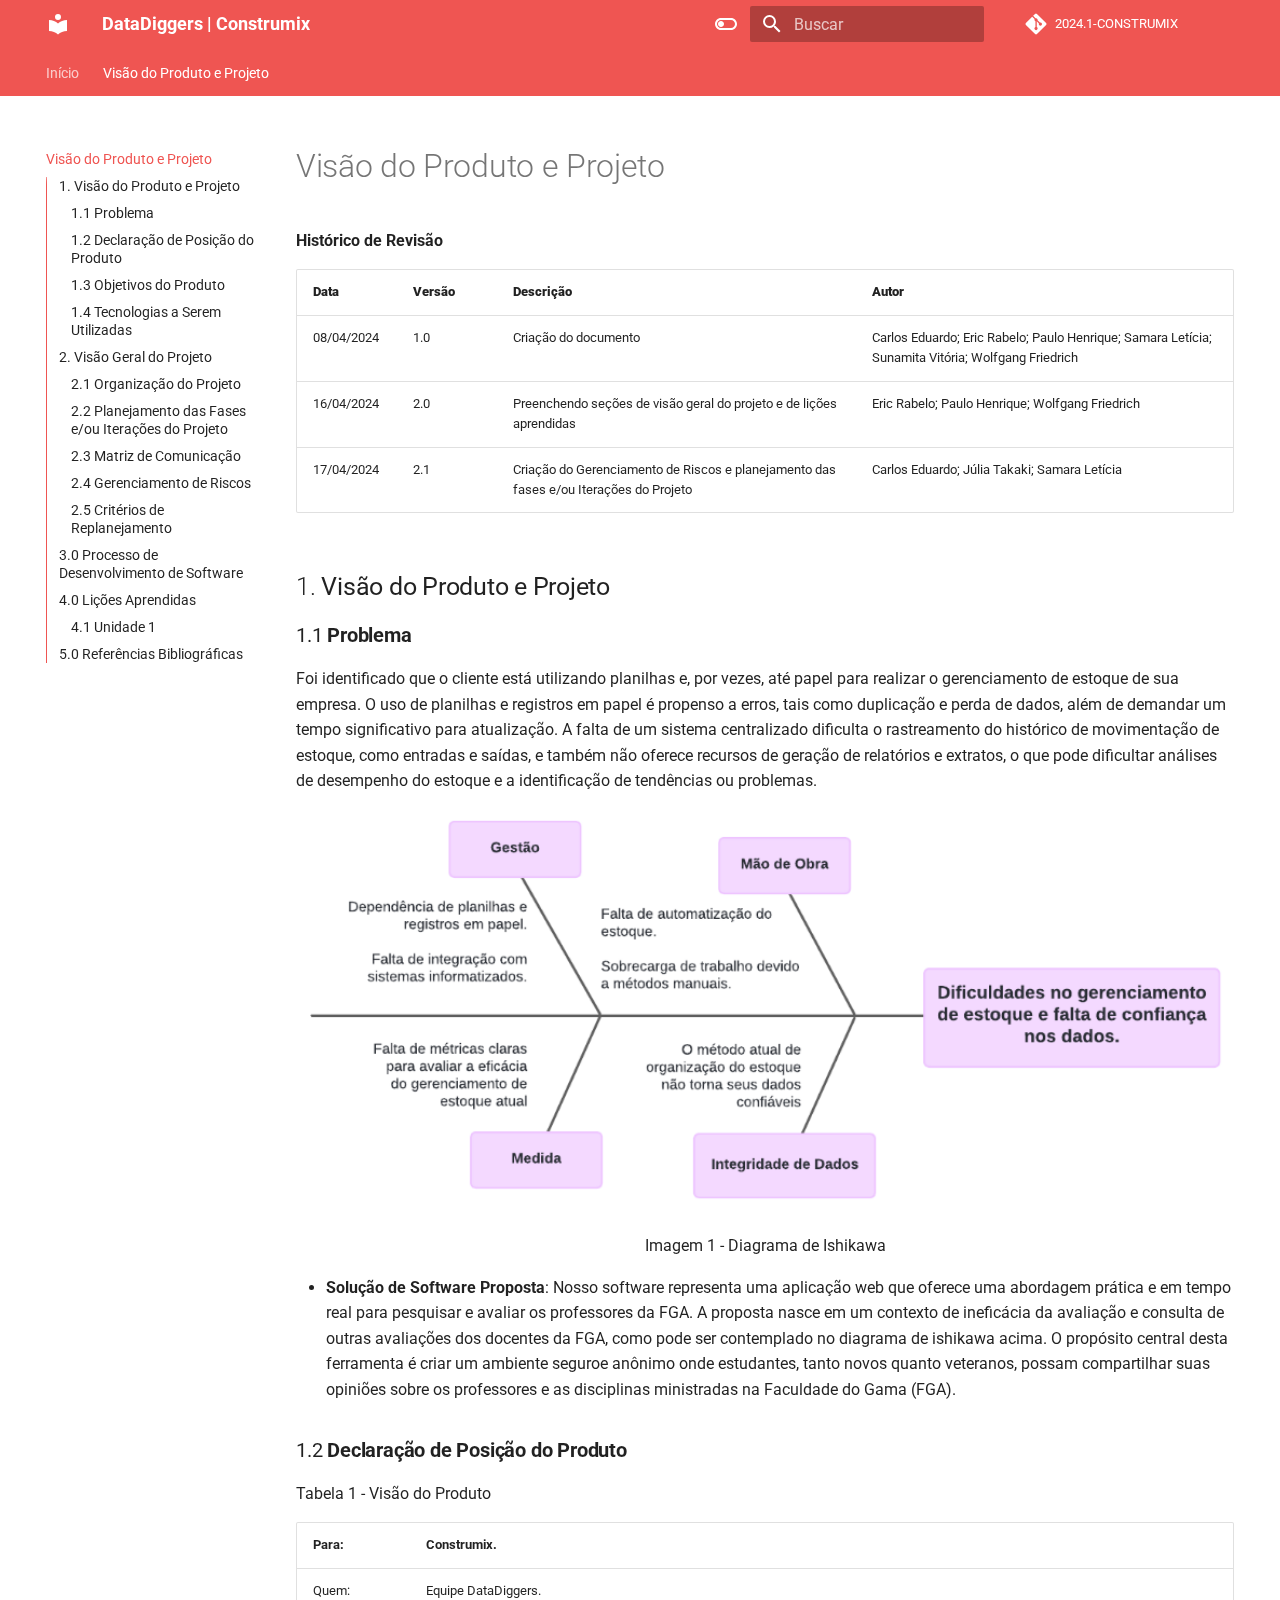
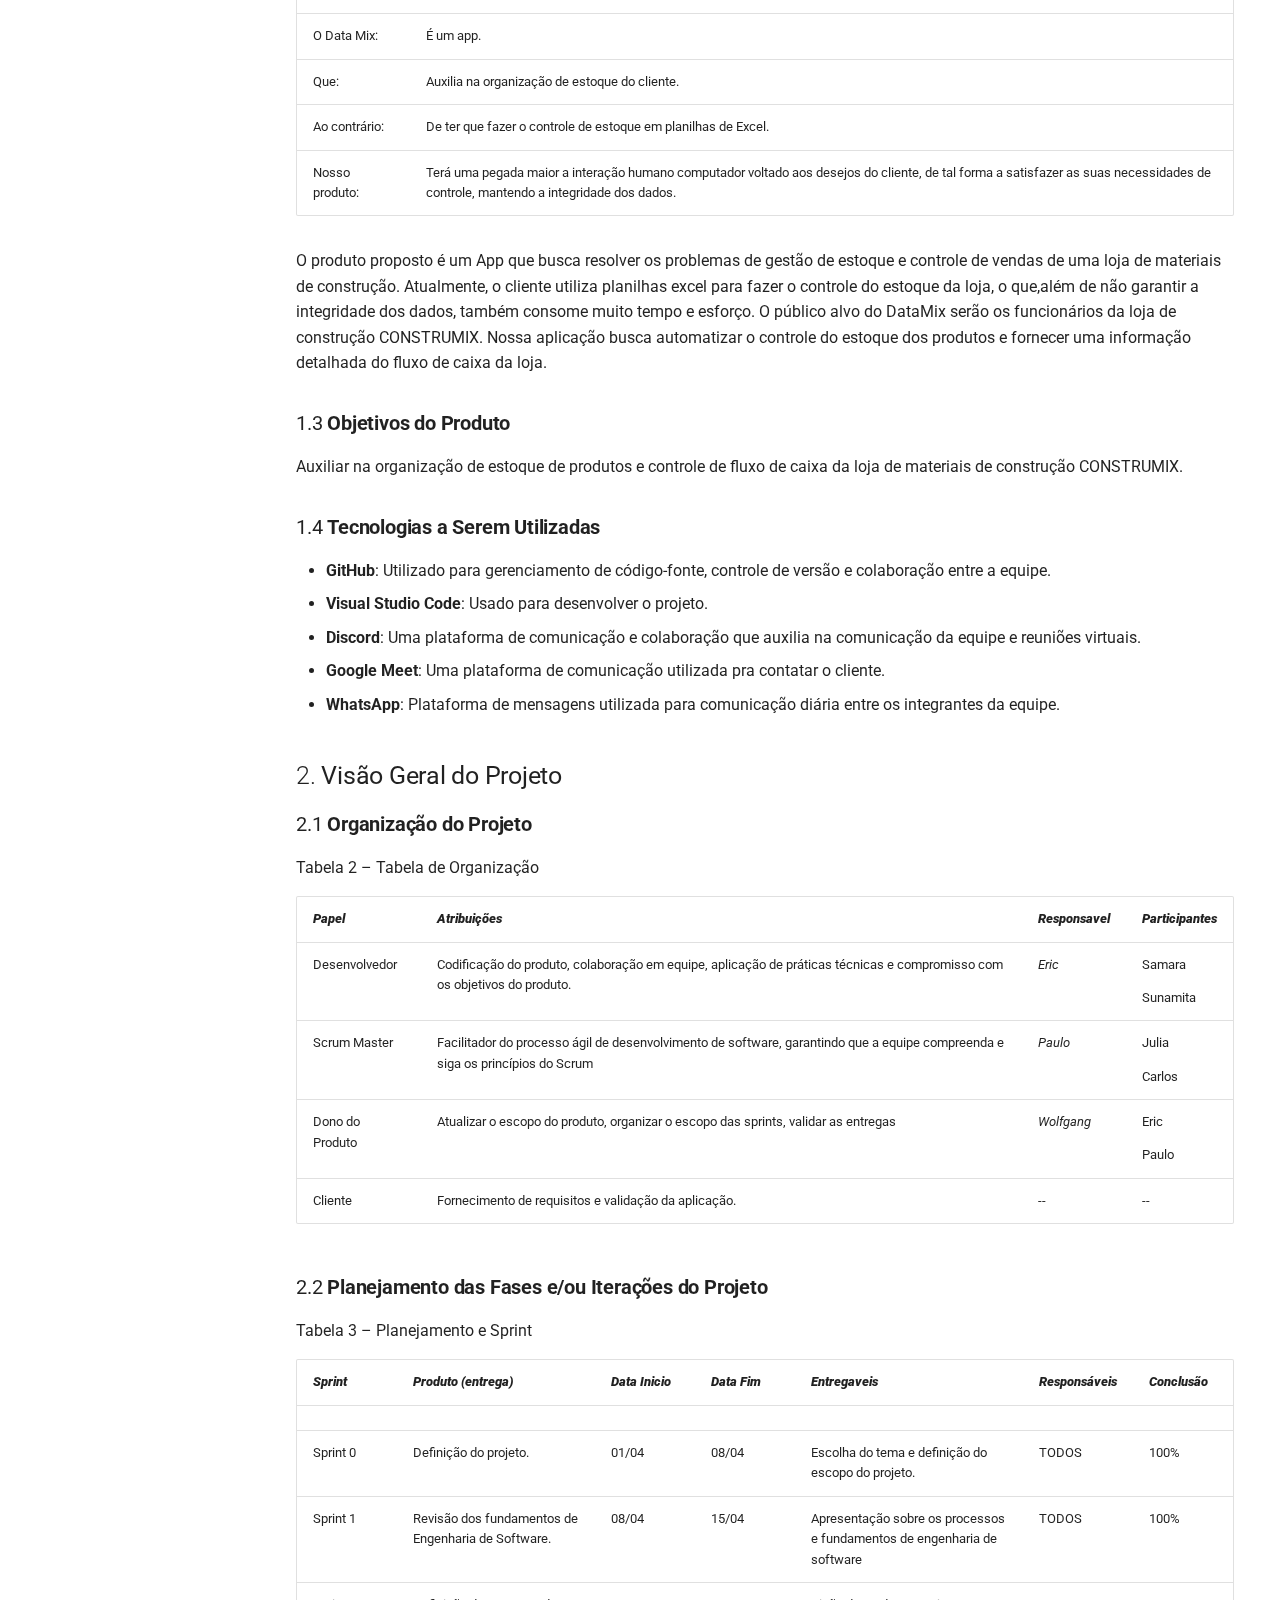
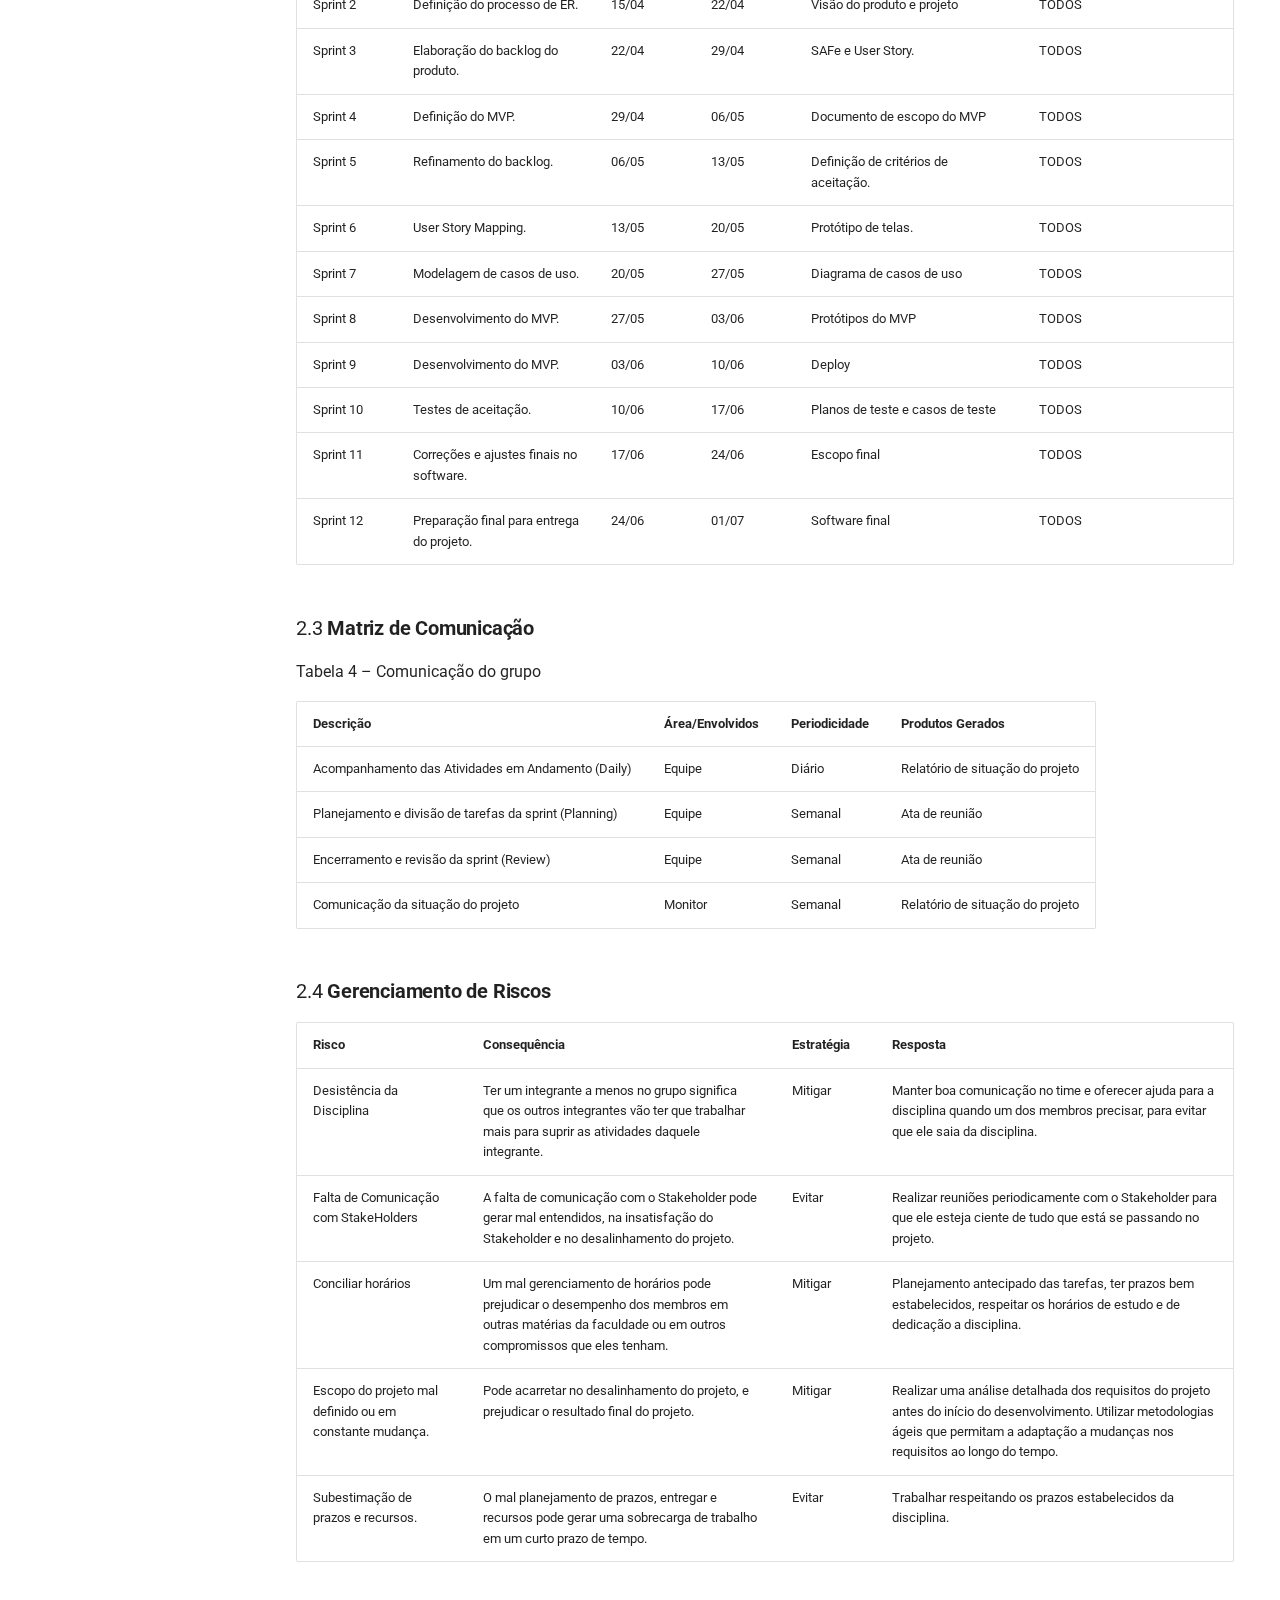
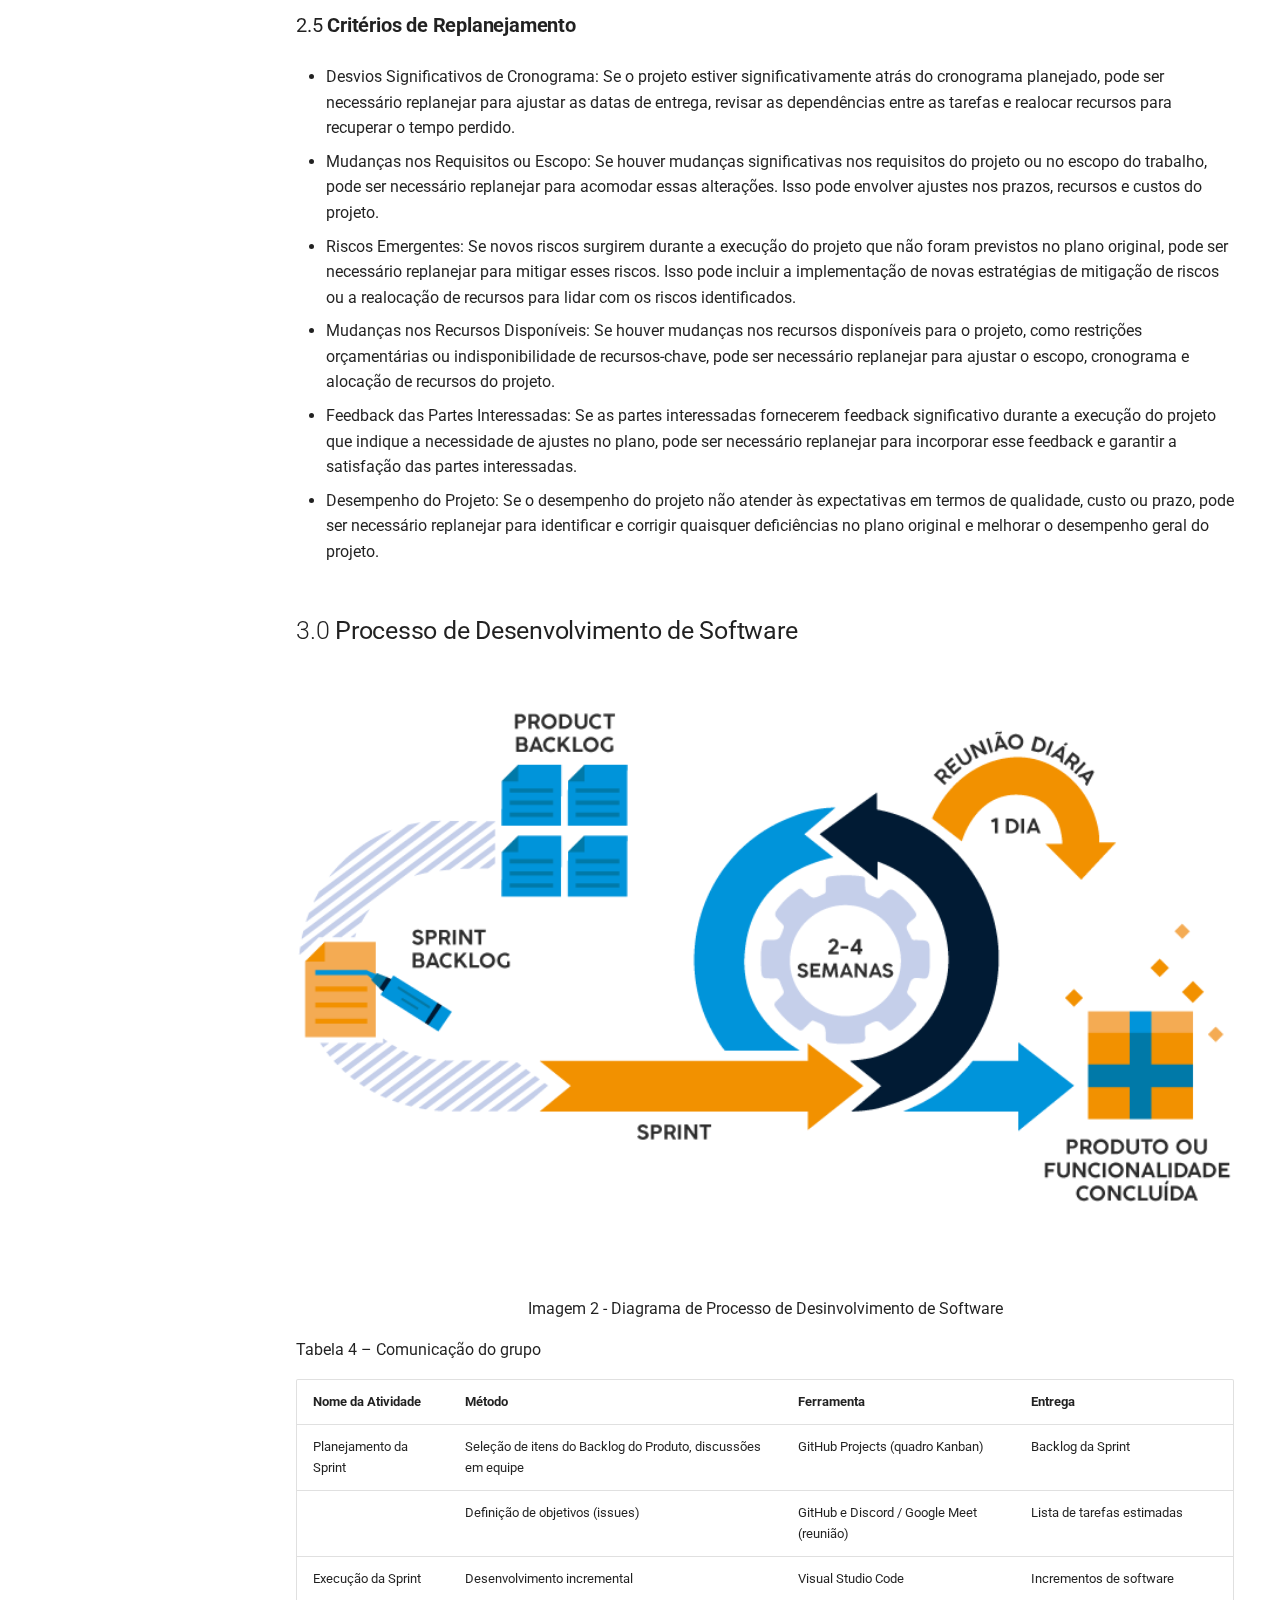
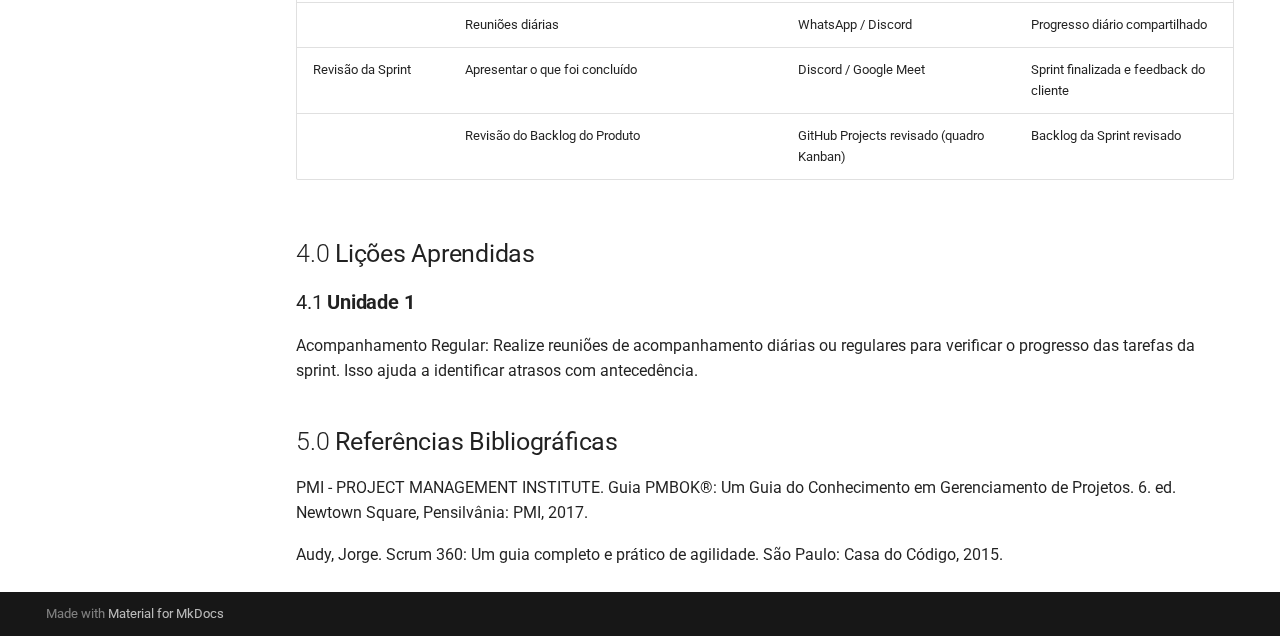
==== commit ae30bd68: "Add Critérios de Replanejamento" ====
--- a/site/documentoVisao/index.html
+++ b/site/documentoVisao/index.html
@@ -567,9 +567,9 @@
 </tr>
 <tr>
 <td>17/04/2024</td>
-<td>3.0</td>
-<td>Criação do Gerenciamento de Riscos</td>
-<td>Júlia Takaki; Samara Letícia</td>
+<td>2.1</td>
+<td>Criação do Gerenciamento de Riscos e planejamento das fases e/ou Iterações do Projeto</td>
+<td>Carlos Eduardo; Júlia Takaki; Samara Letícia</td>
 </tr>
 </tbody>
 </table>
@@ -702,16 +702,16 @@
 <td>Revisão dos fundamentos de Engenharia de Software.</td>
 <td>08/04</td>
 <td>15/04</td>
-<td></td>
-<td>TODOS</td>
-<td></td>
+<td>Apresentação sobre os processos e fundamentos de engenharia de software</td>
+<td>TODOS</td>
+<td>100%</td>
 </tr>
 <tr>
 <td>Sprint 2</td>
 <td>Definição do processo de ER.</td>
 <td>15/04</td>
 <td>22/04</td>
-<td></td>
+<td>Visão do produto e projeto</td>
 <td>TODOS</td>
 <td></td>
 </tr>
@@ -729,7 +729,7 @@
 <td>Definição do MVP.</td>
 <td>29/04</td>
 <td>06/05</td>
-<td></td>
+<td>Documento de escopo do MVP</td>
 <td>TODOS</td>
 <td></td>
 </tr>
@@ -756,7 +756,7 @@
 <td>Modelagem de casos de uso.</td>
 <td>20/05</td>
 <td>27/05</td>
-<td></td>
+<td>Diagrama de casos de uso</td>
 <td>TODOS</td>
 <td></td>
 </tr>
@@ -765,7 +765,7 @@
 <td>Desenvolvimento do MVP.</td>
 <td>27/05</td>
 <td>03/06</td>
-<td></td>
+<td>Protótipos do MVP</td>
 <td>TODOS</td>
 <td></td>
 </tr>
@@ -783,7 +783,7 @@
 <td>Testes de aceitação.</td>
 <td>10/06</td>
 <td>17/06</td>
-<td></td>
+<td>Planos de teste e casos de teste</td>
 <td>TODOS</td>
 <td></td>
 </tr>
@@ -792,7 +792,7 @@
 <td>Correções e ajustes finais no software.</td>
 <td>17/06</td>
 <td>24/06</td>
-<td></td>
+<td>Escopo final</td>
 <td>TODOS</td>
 <td></td>
 </tr>
@@ -801,141 +801,9 @@
 <td>Preparação final para entrega do projeto.</td>
 <td>24/06</td>
 <td>01/07</td>
-<td></td>
-<td>TODOS</td>
-<td></td>
-</tr>
-</tbody>
-</table>
-<table>
-<thead>
-<tr>
-<th>Sprint</th>
-<th>Produto (Entrega)</th>
-<th>Data Início</th>
-<th>Data Fim</th>
-<th>Entregáveis</th>
-<th>Responsáveis</th>
-<th>Conclusão</th>
-</tr>
-</thead>
-<tbody>
-<tr>
-<td>Sprint 0</td>
-<td>Definição do produto.</td>
-<td>05/09/2023</td>
-<td>12/09/2023</td>
-<td>Escolha do tema e definição do escopo do projeto.</td>
-<td>Todos</td>
-<td>100%</td>
-</tr>
-<tr>
-<td>Sprint 1</td>
-<td>Definição de tecnologias e treinamento das equipes.</td>
-<td>12/09/2023</td>
-<td>19/09/2023</td>
-<td>Linguagens e frameworks identificados. Conhecimento básico da equipe nas tecnologias.</td>
-<td>Todos</td>
-<td>100%</td>
-</tr>
-<tr>
-<td>Sprint 2</td>
-<td>Protótipo de telas no Figma.</td>
-<td>19/09/2023</td>
-<td>25/09/2023</td>
-<td>Todas as telas do software modeladas no Figma.</td>
-<td>Todos</td>
-<td>100%</td>
-</tr>
-<tr>
-<td>Sprint 3</td>
-<td>Codificação das telas Login e Cadastro. Criação do banco de dados.</td>
-<td>26/09/2023</td>
-<td>03/10/2023</td>
-<td>Estrutura das telas de login e cadastro.</td>
-<td>Todos</td>
-<td>100%</td>
-</tr>
-<tr>
-<td>Sprint 4</td>
-<td>CRUD do usuário. Alimentar base de dados com professores. Lógica de autenticação. Início da documentação no MkDocs.</td>
-<td>03/10/2023</td>
-<td>10/10/2023</td>
-<td>Sistema CRUD para usuários. Base de dados atualizada e populada com informações de professores.</td>
-<td>Todos</td>
-<td>100%</td>
-</tr>
-<tr>
-<td>Sprint 5</td>
-<td>Lógica de registro e cadastro do usuário. Desenvolvimento da página inicial. Integração do Front e Back no login e cadastro. Importar banco de dados no backend.</td>
-<td>10/10/2023</td>
-<td>17/10/2023</td>
-<td>Implementação do sistema CRUD de usuários, base de dados atualizada com informações de professores, lógica de autenticação e início da documentação no MkDocs.</td>
-<td>Todos</td>
-<td>100%</td>
-</tr>
-<tr>
-<td>Sprint 6</td>
-<td>Otimizar conexão com banco de dados. Desenvolver barra de pesquisa para busca de professores. Melhorar usabilidade de login/cadastro. Implementar API para busca de professores.</td>
-<td>17/10/2023</td>
-<td>24/10/2023</td>
-<td>Otimização da conexão com o banco de dados, criação da barra de pesquisa, aprimoramento da usabilidade no login/cadastro e implementação da API de busca de professores.</td>
-<td>Todos</td>
-<td>75%</td>
-</tr>
-<tr>
-<td>Sprint 7</td>
-<td>Desenvolver componente de card dos professores. Realizar webscraping para coleta de dados. Implementar API de dados dos professores. Implementar lógica de busca de professores no cliente.</td>
-<td>24/10/2023</td>
-<td>31/10/2023</td>
-<td>Melhora na aparência da tela de busca. Complemento de informações para o banco de dados. Lógica de busca completa.</td>
-<td>Todos</td>
-<td>100%</td>
-</tr>
-<tr>
-<td>Sprint 8</td>
-<td>Desenvolver cabeçalho com informações do professor. Implementar redirecionamento após autenticação bem-sucedida.</td>
-<td>31/10/2023</td>
-<td>07/11/2023</td>
-<td>Desenvolvimento da tela de perfil dos professores, melhora na autenticação e redirecionamento.</td>
-<td>Todos</td>
-<td>100%</td>
-</tr>
-<tr>
-<td>Sprint 9</td>
-<td>Criar pasta para registro de avaliações no banco de dados. Realizar cálculo de nota do professor no Backend. Implementar funcionalidade de avaliação.</td>
-<td>07/11/2023</td>
-<td>14/11/2023</td>
-<td>Implementação de funcionalidades referentes à avaliação dos professores.</td>
-<td>Todos</td>
-<td>Em aberto</td>
-</tr>
-<tr>
-<td>Sprint 10</td>
-<td>Implementar página de matérias filtrada pela engenharia. Implementar página de professores que lecionam cada matéria.</td>
-<td>14/11/2023</td>
-<td>21/11/2023</td>
-<td>Implementação e melhorias em telas.</td>
-<td>Todos</td>
-<td>Em aberto</td>
-</tr>
-<tr>
-<td>Sprint 11</td>
-<td>Realizar testes unitários na aplicação. Deploy da aplicação.</td>
-<td>21/11/2023</td>
-<td>28/11/2023</td>
-<td>Teste da aplicação, correção e possíveis melhorias.</td>
-<td>Todos</td>
-<td>Em aberto</td>
-</tr>
-<tr>
-<td>Sprint 12</td>
-<td>Realizar testes unitários na aplicação. Entrega do produto.</td>
-<td>28/11/2023</td>
-<td>05/12/2023</td>
-<td>Teste da aplicação, correção e entrega.</td>
-<td>Todos</td>
-<td>Em aberto</td>
+<td>Software final</td>
+<td>TODOS</td>
+<td></td>
 </tr>
 </tbody>
 </table>
@@ -1022,12 +890,24 @@
 </table>
 <h3 id="25-criterios-de-replanejamento">2.5 <strong>Critérios de Replanejamento</strong></h3>
 <ul>
-<li>Mudanças nos Requisitos: Se houver mudanças nos requisitos do projeto que impactem</li>
-<li>escopo, prazo ou recursos necessários, deverá ser replanejado paraajustar o projeto de acordo com as novas especificações.</li>
-<li>Riscos do Projeto: Os critérios de replanejamento estarão fortemente associados aos riscos identificados no projeto. Se um risco se materializar ou se tornar mais provável,</li>
-<li>replanejamento será necessário para diminuir seus impactos e manter o projeto no caminho certo. De acordo com a definição de prioridades da equipe (Segurança &gt; Usabilidade &gt; Interface), em caso de risco à segurança da aplicação como todo, o replanejamento deverá ser feito imediatamente e a solução tratada como prioridade máxima; casos de usabilidade serão encarados de acordo com seu grau de importância para que o MVP seja alcançado e tratados, em primeiro momento, como débito técnico,</li>
-<li>que pode evoluir para um replanejamento caso o tempo estimado para contenção do risco ultrapasse a duração total de 1 (uma) sprint (7 dias). Riscos de interface serão tratados como débito técnico e serão resolvidos sem necessidade de replanejamento.</li>
-<li>Atrasos: Se o projeto sofrer atrasos que possam comprometer o cronograma, será necessário replanejar para reavaliar e ajustar as datas de entrega.</li>
+<li>
+<p>Desvios Significativos de Cronograma: Se o projeto estiver significativamente atrás do cronograma planejado, pode ser necessário replanejar para ajustar as datas de entrega, revisar as dependências entre as tarefas e realocar recursos para recuperar o tempo perdido.</p>
+</li>
+<li>
+<p>Mudanças nos Requisitos ou Escopo: Se houver mudanças significativas nos requisitos do projeto ou no escopo do trabalho, pode ser necessário replanejar para acomodar essas alterações. Isso pode envolver ajustes nos prazos, recursos e custos do projeto.</p>
+</li>
+<li>
+<p>Riscos Emergentes: Se novos riscos surgirem durante a execução do projeto que não foram previstos no plano original, pode ser necessário replanejar para mitigar esses riscos. Isso pode incluir a implementação de novas estratégias de mitigação de riscos ou a realocação de recursos para lidar com os riscos identificados.</p>
+</li>
+<li>
+<p>Mudanças nos Recursos Disponíveis: Se houver mudanças nos recursos disponíveis para o projeto, como restrições orçamentárias ou indisponibilidade de recursos-chave, pode ser necessário replanejar para ajustar o escopo, cronograma e alocação de recursos do projeto.</p>
+</li>
+<li>
+<p>Feedback das Partes Interessadas: Se as partes interessadas fornecerem feedback significativo durante a execução do projeto que indique a necessidade de ajustes no plano, pode ser necessário replanejar para incorporar esse feedback e garantir a satisfação das partes interessadas.</p>
+</li>
+<li>
+<p>Desempenho do Projeto: Se o desempenho do projeto não atender às expectativas em termos de qualidade, custo ou prazo, pode ser necessário replanejar para identificar e corrigir quaisquer deficiências no plano original e melhorar o desempenho geral do projeto.</p>
+</li>
 </ul>
 <h2 id="30-processo-de-desenvolvimento-de-software">3.0 <strong>Processo de Desenvolvimento de Software</strong></h2>
 <p><img alt="Diagrama de Processo de Desinvolvimento de Software" src="../images/diagramaProcesso.png" width="1000" /></p>
